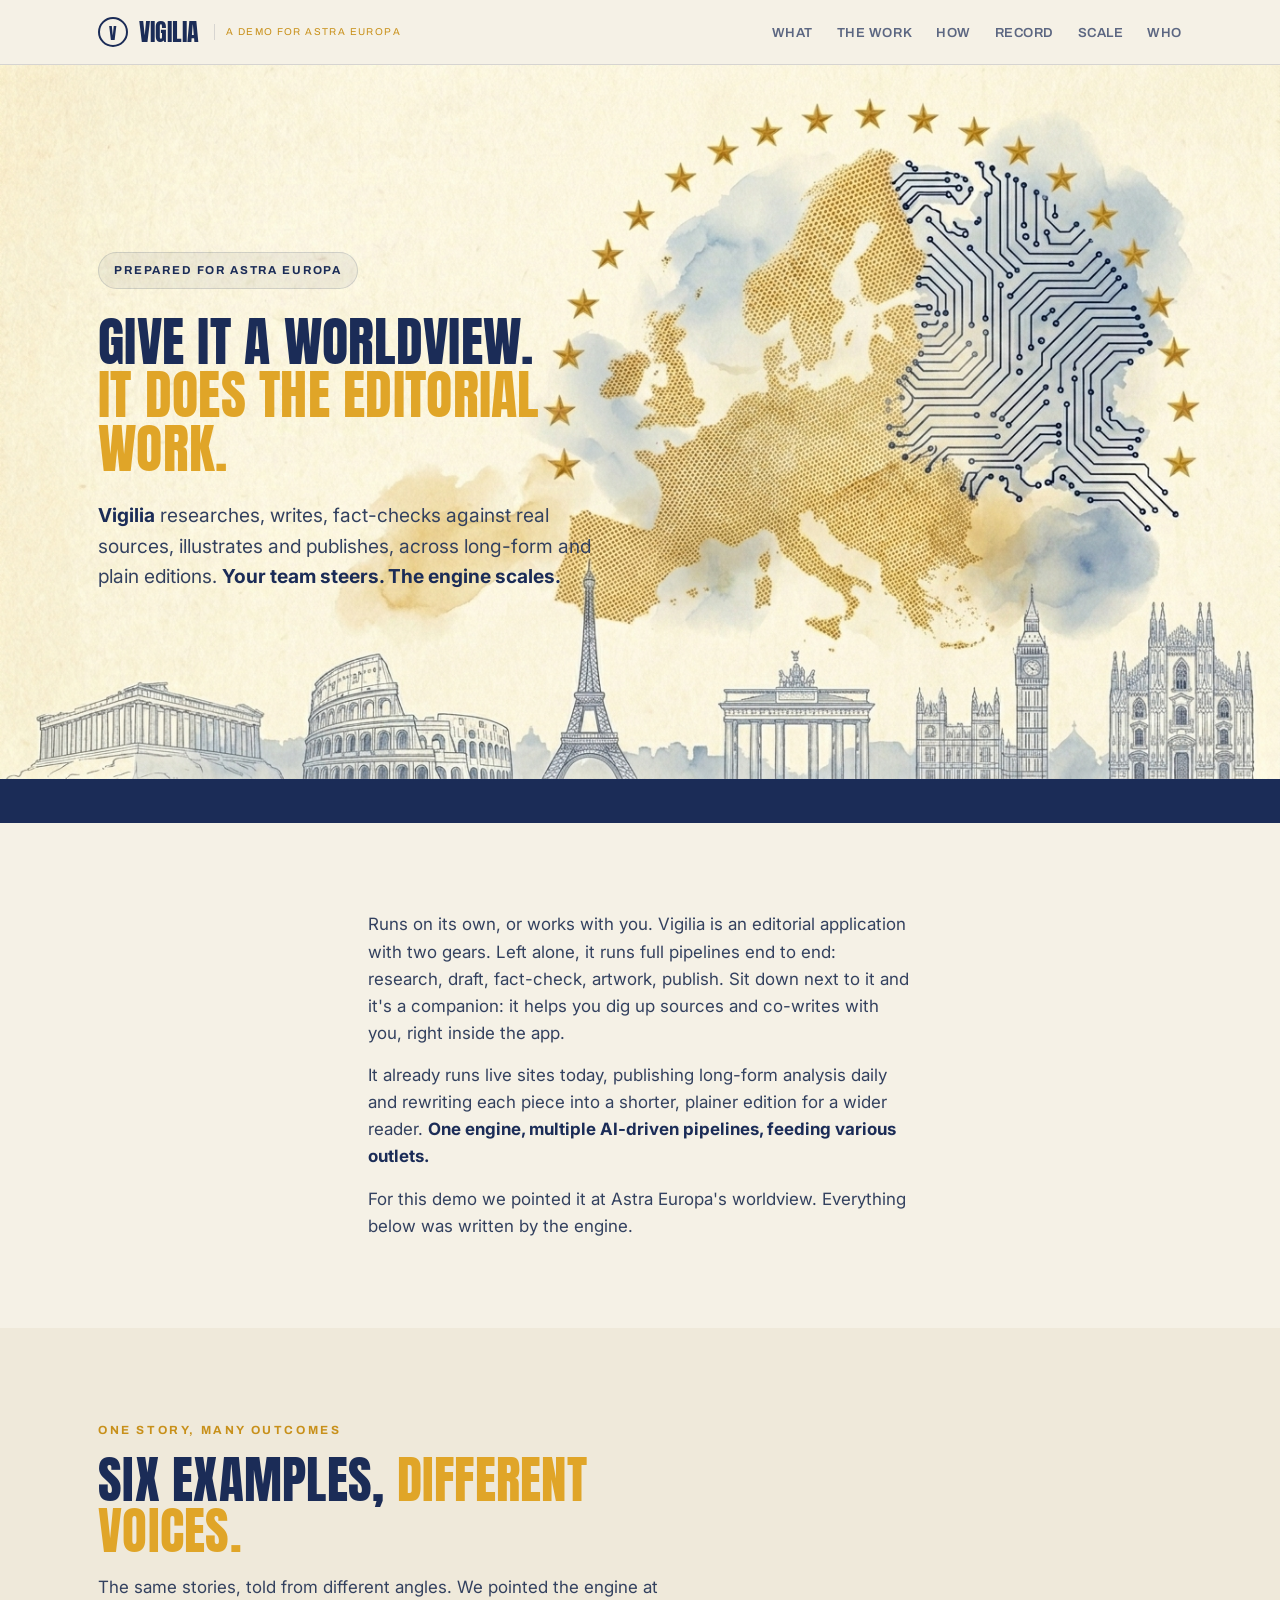
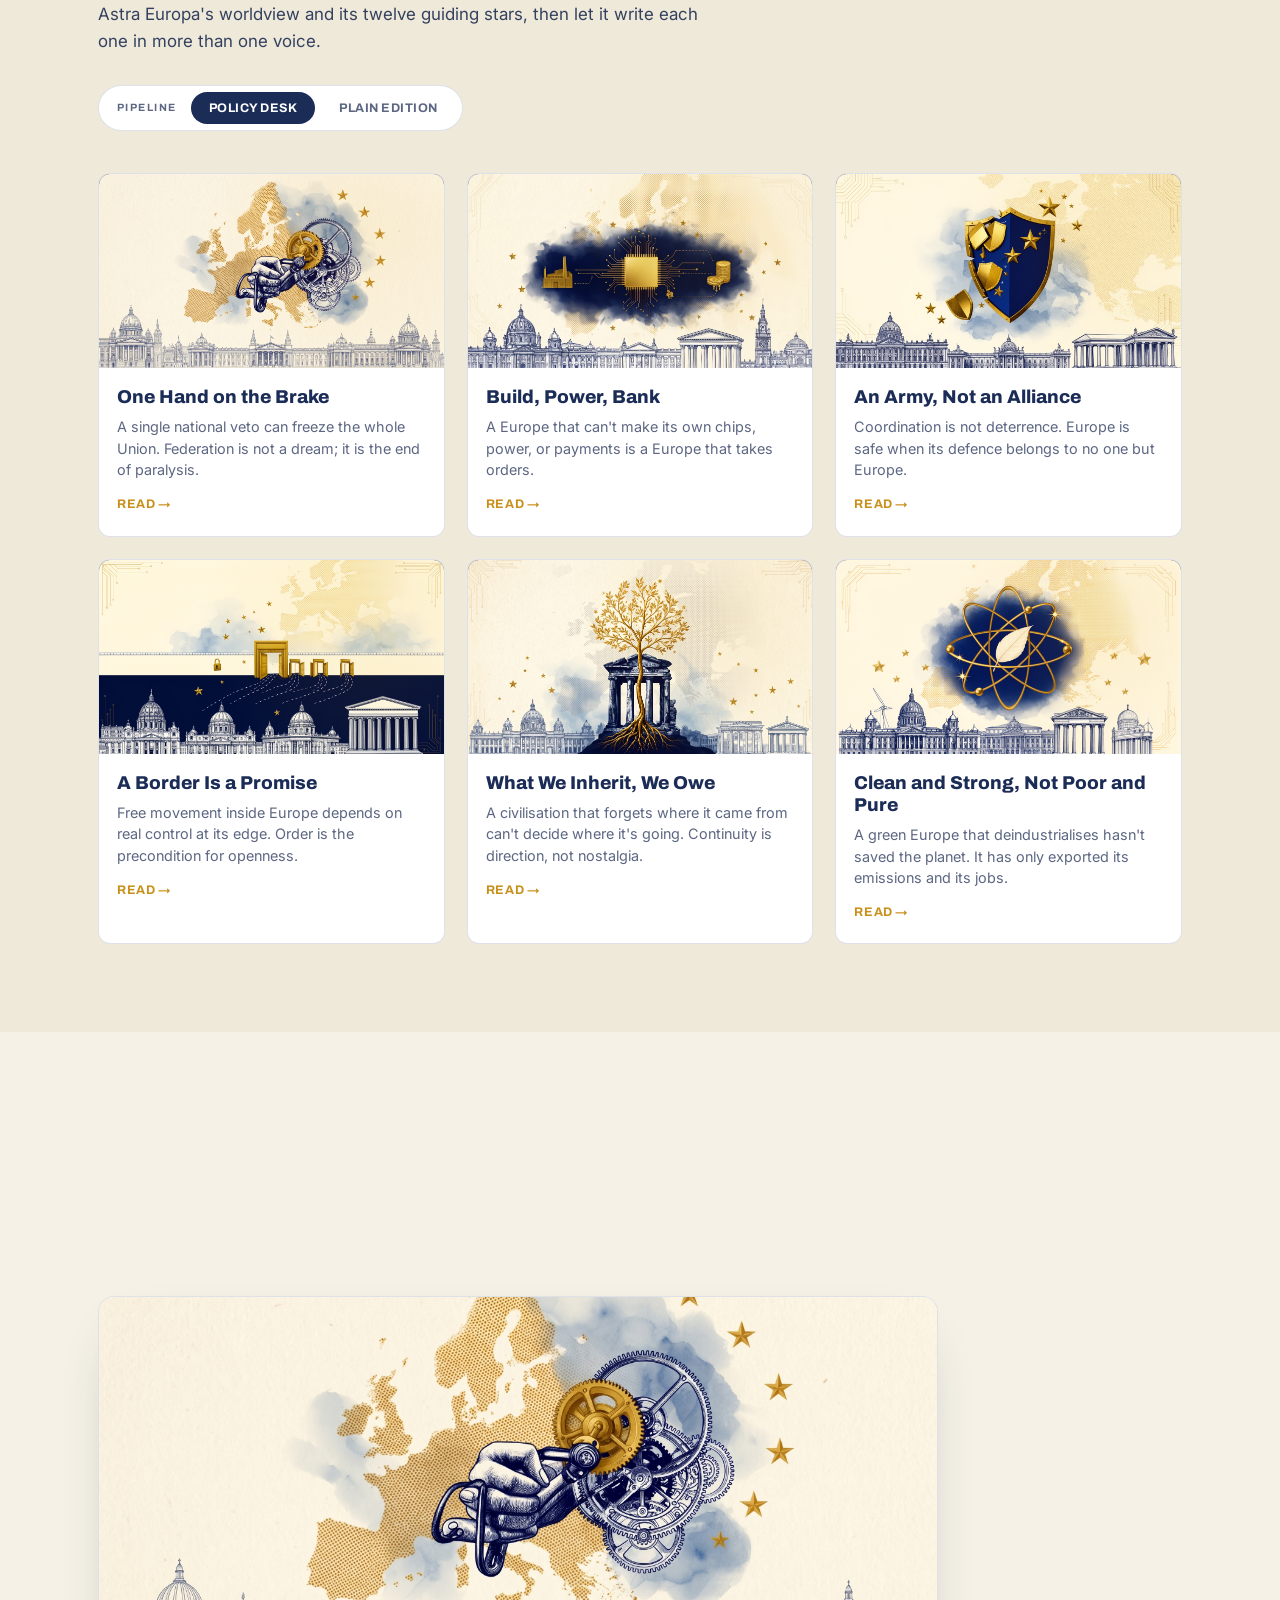
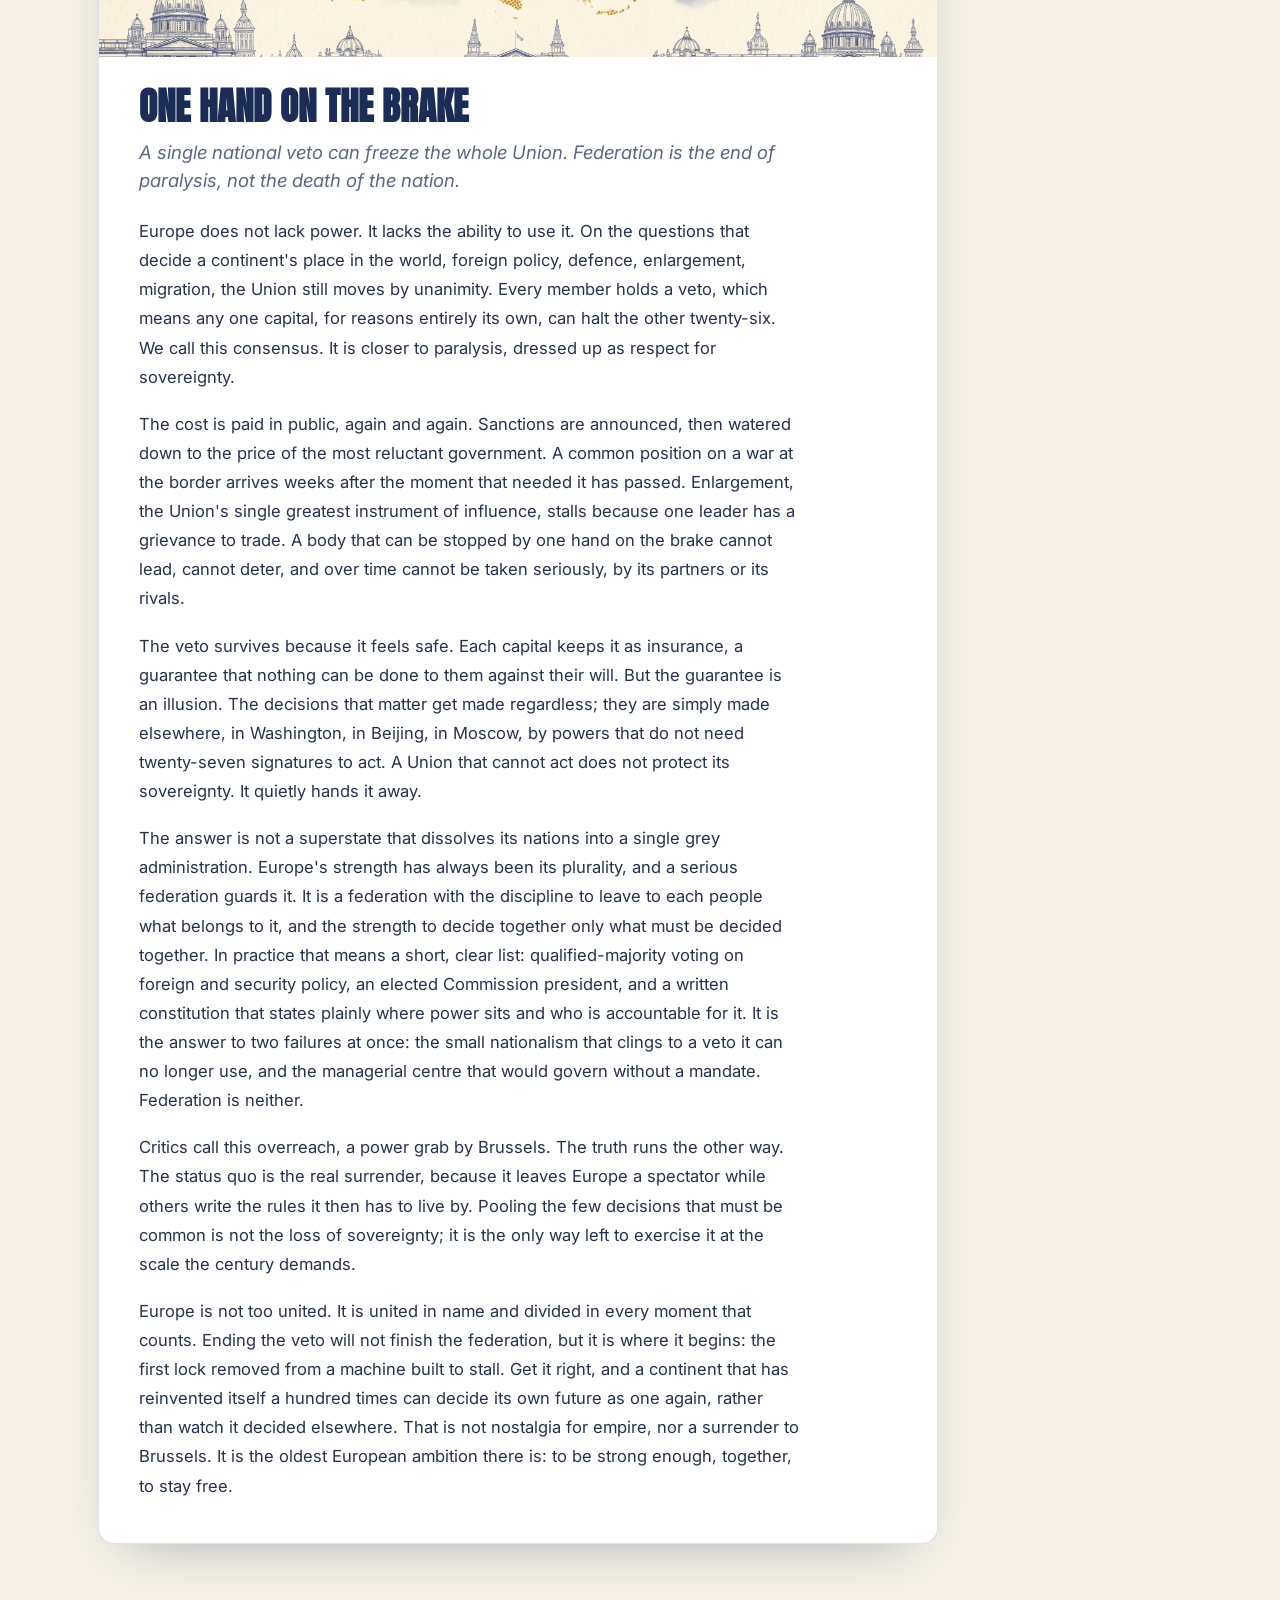
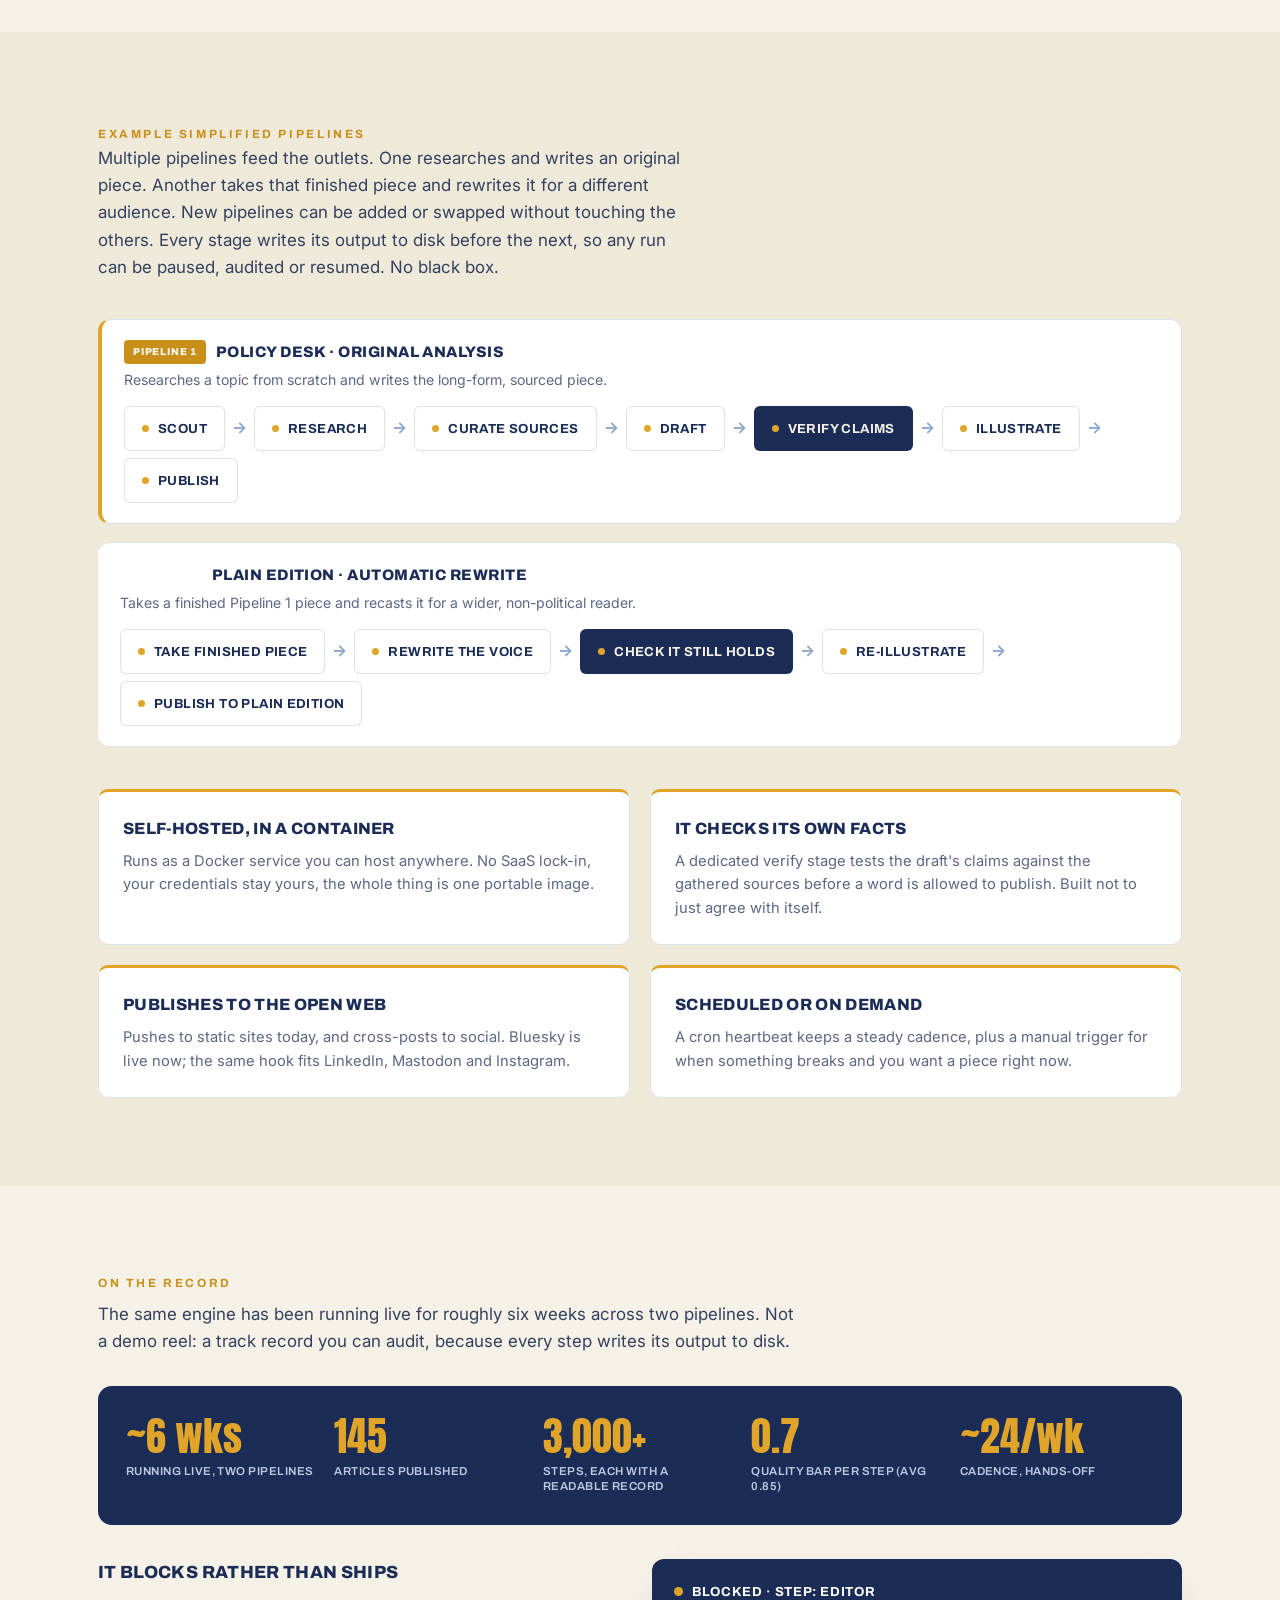
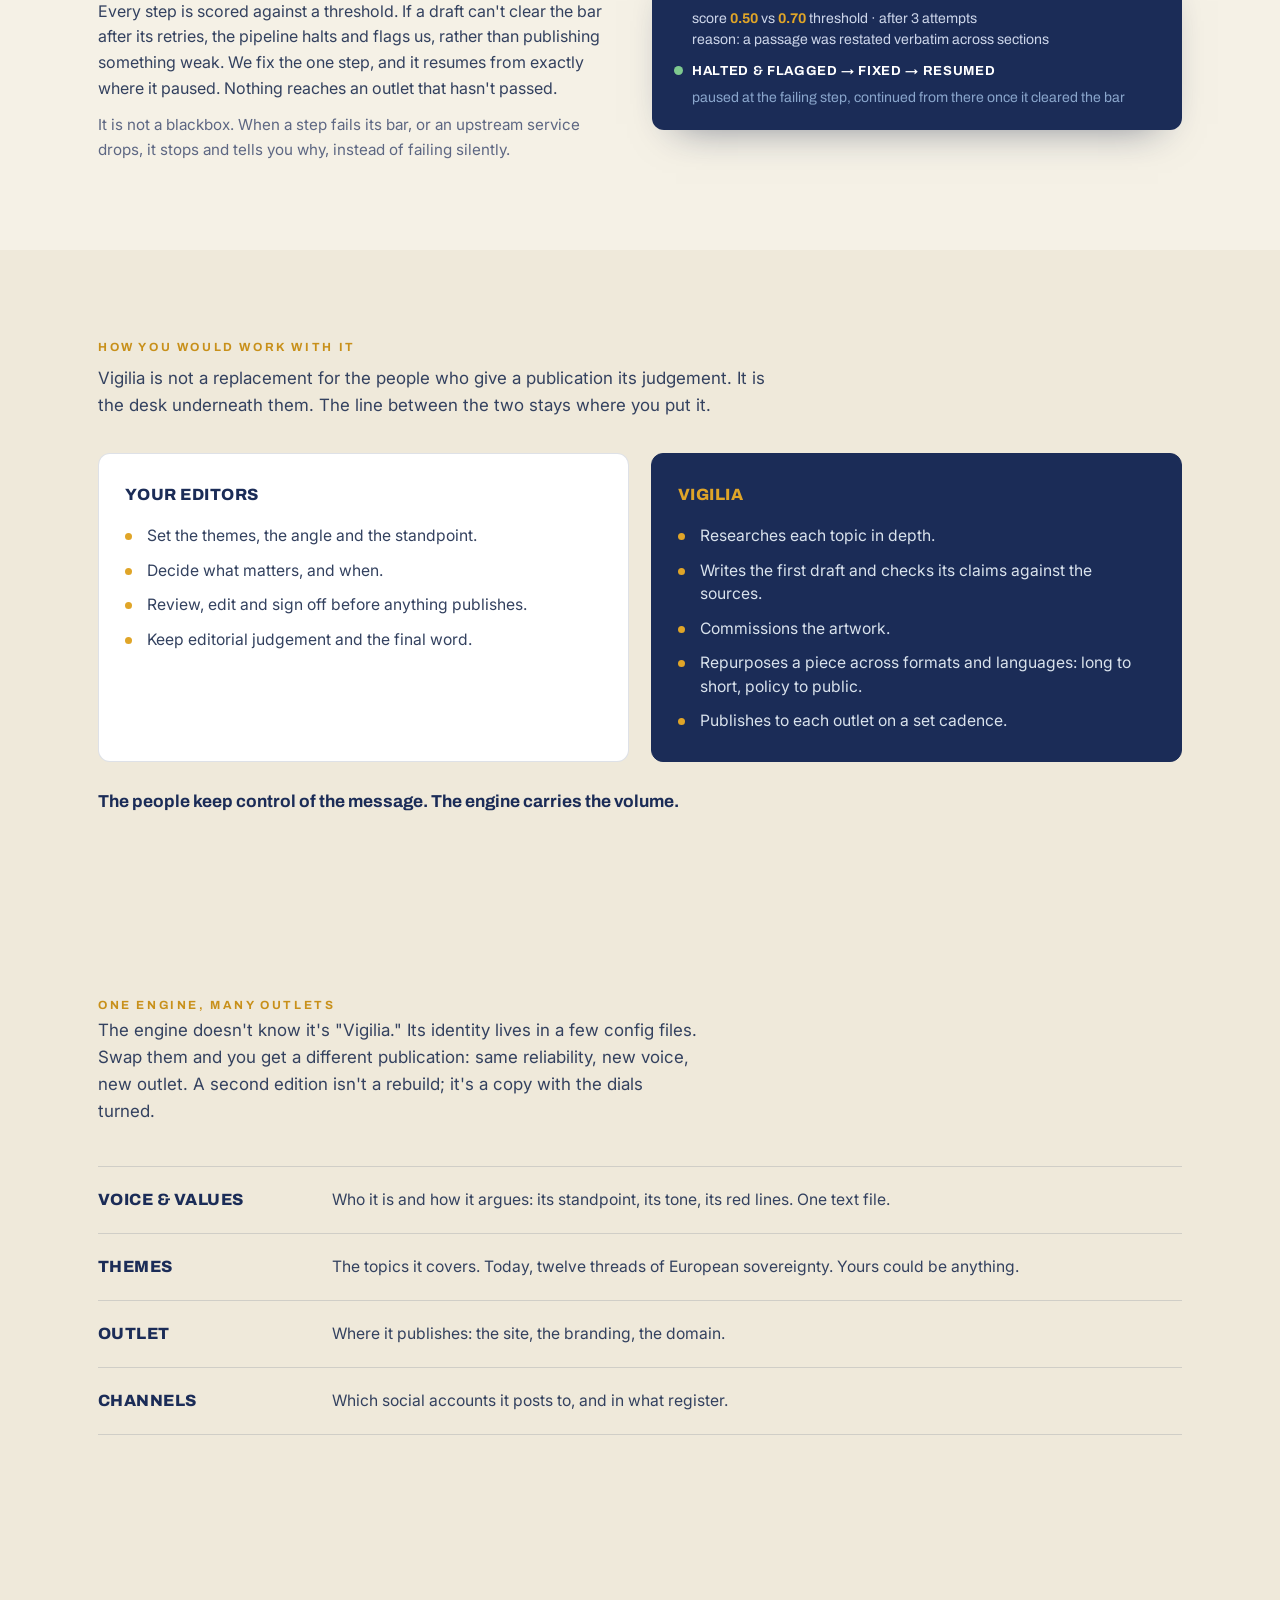
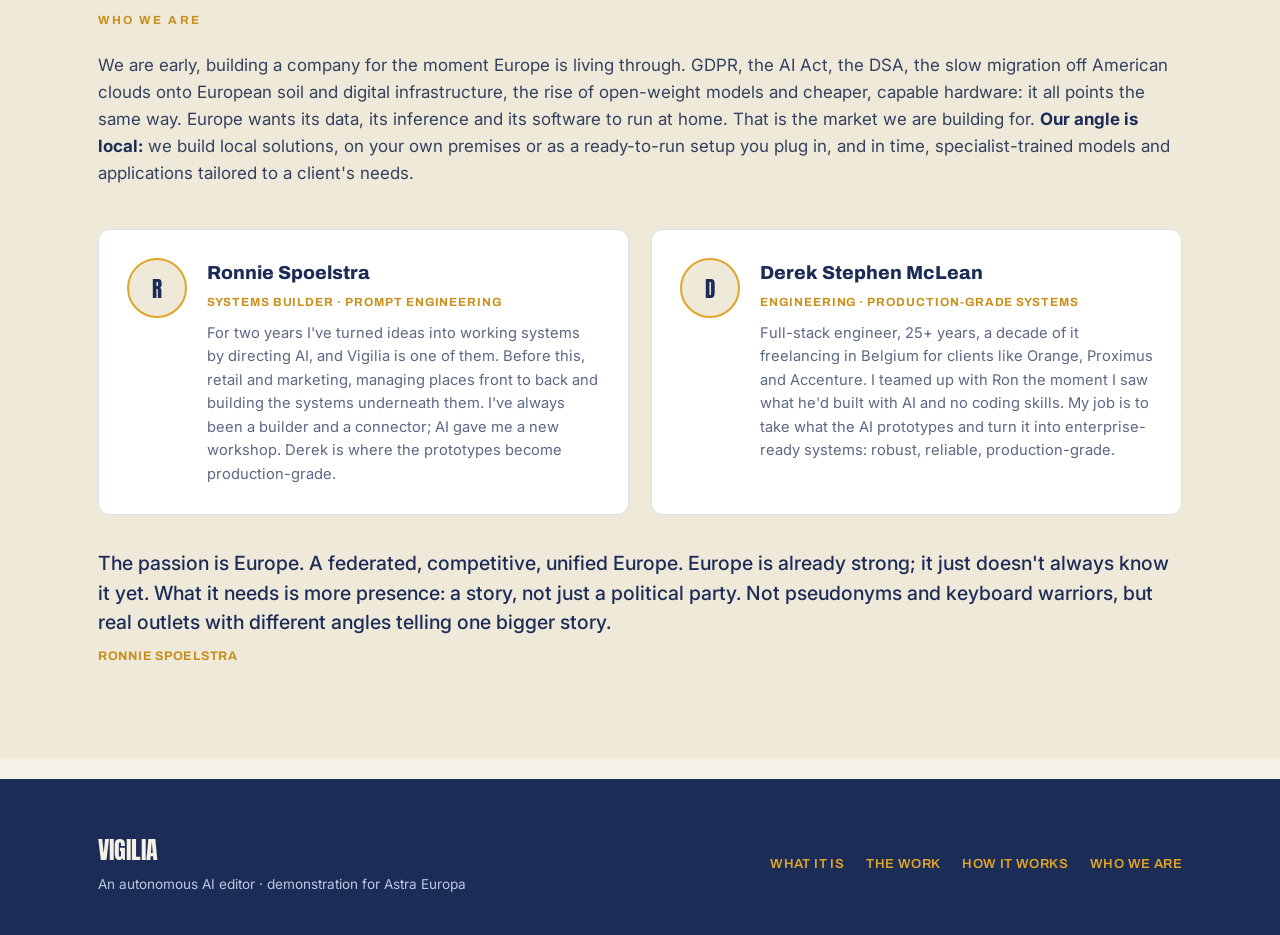
==== index.html @ b2846abe "Initial pitch: Vigilia for Astra Europa Clean pitch-only commit — index.html, articles, images. Docs" ====
<!DOCTYPE html>
<html lang="en">
<head>
<meta charset="UTF-8" />
<meta name="viewport" content="width=device-width, initial-scale=1.0" />
<title>Vigilia · an AI editor that checks itself · for Astra Europa</title>
<meta name="description" content="Vigilia is an autonomous AI editor: it researches, verifies its facts against real sources, writes, illustrates and publishes, every day, without a hand on the wheel. A demonstration for Astra Europa." />
<meta property="og:type" content="website" />
<meta property="og:url" content="https://artneven.github.io/nvnASTRA/" />
<meta property="og:title" content="Vigilia · an autonomous editorial engine" />
<meta property="og:description" content="Give it a worldview. It researches, writes, fact-checks, illustrates and publishes across multiple outlets. A demonstration prepared for Astra Europa." />
<meta property="og:image" content="https://artneven.github.io/nvnASTRA/images/hero-2.jpeg" />
<meta name="twitter:card" content="summary_large_image" />
<meta name="twitter:title" content="Vigilia · an autonomous editorial engine" />
<meta name="twitter:description" content="Give it a worldview. It researches, writes, fact-checks, illustrates and publishes across multiple outlets." />
<meta name="twitter:image" content="https://artneven.github.io/nvnASTRA/images/hero-2.jpeg" />
<link rel="icon" type="image/svg+xml" href="data:image/svg+xml,%3Csvg%20xmlns='http://www.w3.org/2000/svg'%20viewBox='0%200%2032%2032'%3E%3Ccircle%20cx='16'%20cy='16'%20r='16'%20fill='%231b2c57'/%3E%3Ctext%20x='16'%20y='22'%20font-family='Arial'%20font-size='18'%20font-weight='bold'%20fill='%23e0a528'%20text-anchor='middle'%3EV%3C/text%3E%3C/svg%3E" />
<link rel="preconnect" href="https://fonts.googleapis.com">
<link rel="preconnect" href="https://fonts.gstatic.com" crossorigin>
<link href="https://fonts.googleapis.com/css2?family=Anton&family=Archivo:wght@500;600;700;800;900&family=Inter:wght@400;500;600;700&display=swap" rel="stylesheet">
<style>
  :root{
    --cream:#f5f1e6;
    --cream-2:#efe9da;
    --navy:#1b2c57;
    --navy-2:#142244;
    --gold:#e0a528;
    --gold-2:#c8901a;
    --wash:#8aa6cc;        /* watercolour blue */
    --ink:#1b2c57;
    --muted:#5d6783;
    --line:rgba(27,44,87,.14);
    --display:"Anton","Arial Narrow",Impact,sans-serif;
    --cond:"Archivo",-apple-system,"Segoe UI",sans-serif;
    --sans:"Inter",-apple-system,BlinkMacSystemFont,"Segoe UI",Roboto,Arial,sans-serif;
  }
  *{box-sizing:border-box;margin:0;padding:0}
  html{scroll-behavior:smooth}
  body{font-family:var(--sans);color:var(--ink);background:var(--cream);line-height:1.6;-webkit-font-smoothing:antialiased;overflow-x:hidden}
  a{color:inherit}
  .wrap{max-width:1140px;margin:0 auto;padding:0 28px}
  .muted{color:var(--muted)}
  .gold{color:var(--gold)}
  .eyebrow{font-family:var(--cond);font-weight:700;font-size:.74rem;letter-spacing:.22em;text-transform:uppercase;color:var(--gold-2)}
  .disp{font-family:var(--display);text-transform:uppercase;letter-spacing:.005em;font-weight:400;line-height:.95}

  /* star bullet */
  .star{display:inline-block;width:1em;height:1em;color:var(--gold)}

  /* ---------- top bar ---------- */
  header.bar{position:sticky;top:0;z-index:50;background:rgba(245,241,230,.9);backdrop-filter:blur(8px);border-bottom:1px solid var(--line)}
  .bar .wrap{display:flex;align-items:center;justify-content:space-between;height:64px}
  .brand{display:flex;align-items:center;gap:11px}
  .brand .mark{width:30px;height:30px;border-radius:50%;border:2px solid var(--navy);display:grid;place-items:center;color:var(--navy);font-family:var(--display);font-size:1rem;padding-top:2px}
  .brand .name{font-family:var(--display);font-size:1.5rem;color:var(--navy);line-height:1}
  .brand .for{font-family:var(--cond);font-size:.62rem;letter-spacing:.14em;text-transform:uppercase;color:var(--gold-2);border-left:1px solid var(--line);padding-left:11px;margin-left:4px}
  .bar nav{display:flex;gap:24px;font-family:var(--cond);font-weight:600;font-size:.82rem;letter-spacing:.04em;text-transform:uppercase}
  .bar nav a{color:var(--navy);opacity:.7;text-decoration:none}
  .bar nav a:hover{opacity:1;color:var(--gold-2)}
  @media(max-width:760px){.bar nav{display:none}}

  /* ---------- hero ---------- */
  .hero{position:relative;overflow:hidden;background:#f4eedd}
  .hero .heroimg{display:block;width:100%;max-width:1280px;margin:0 auto;height:auto}
  .hero .wrap{position:absolute;top:0;bottom:0;left:50%;transform:translateX(-50%);width:100%;max-width:1140px;padding:0 28px;z-index:3;display:flex;align-items:center}
  .hero .herotext{max-width:48%}
  .hero .kicker{display:inline-flex;align-items:center;gap:10px;font-family:var(--cond);font-weight:700;font-size:.72rem;letter-spacing:.16em;text-transform:uppercase;color:var(--navy);background:rgba(27,44,87,.06);border:1px solid var(--line);padding:8px 15px;border-radius:100px;margin-bottom:26px}
  .hero h1{font-family:var(--display);text-transform:uppercase;font-size:clamp(2rem,4.2vw,3.4rem);line-height:1.0;color:var(--navy);max-width:18ch;margin-bottom:6px}
  .hero h1 .hl{color:var(--gold);position:relative}
  .hero .sub{margin-top:24px;font-size:clamp(1.02rem,1.5vw,1.2rem);color:#33415f;font-weight:400}
  @media(max-width:880px){
    .hero .wrap{position:static;transform:none;left:auto;display:block;padding:46px 28px 12px}
    .hero .herotext{max-width:none}
  }
  .hero .sub b{font-weight:700;color:var(--navy)}
  .hero .cta{margin-top:36px;display:flex;gap:14px;flex-wrap:wrap}
  /* hero logo split */
  .herogrid{display:grid;grid-template-columns:300px 1fr;gap:50px;align-items:center}
  .herologo{background:var(--navy-2);border-radius:18px;padding:40px;display:grid;place-items:center;min-height:240px;box-shadow:0 18px 40px -22px rgba(20,34,68,.55)}
  .herologo img{width:200px;max-width:100%;height:auto;display:block}
  .herologo.noimg img{display:none}
  .herologo.noimg::after{content:"Drop the Astra logo at images/astra-europa-logo.png";color:#8aa6cc;font-family:var(--cond);font-weight:600;font-size:.78rem;text-align:center;line-height:1.5}
  @media(max-width:820px){
    .herogrid{grid-template-columns:1fr;gap:28px;justify-items:start}
    .herologo{width:100%;max-width:260px;min-height:auto;padding:30px}
    .hero .wrap{padding:50px 28px 84px}
  }
  @media(max-width:760px){section.block{padding:60px 0}}
  .btn{display:inline-flex;align-items:center;gap:9px;padding:14px 24px;border-radius:6px;font-family:var(--cond);font-weight:700;letter-spacing:.03em;text-transform:uppercase;font-size:.84rem;text-decoration:none;transition:transform .15s ease,box-shadow .15s ease}
  .btn:hover{transform:translateY(-2px)}
  .btn.primary{background:var(--navy);color:var(--cream);box-shadow:0 12px 28px -12px rgba(27,44,87,.6)}
  .btn.gold{background:var(--gold);color:var(--navy);box-shadow:0 12px 28px -12px rgba(224,165,40,.7)}

  /* hero decorative stars */
  .stars{position:absolute;top:90px;right:6%;z-index:2;width:min(40vw,420px);opacity:.9;pointer-events:none}
  @media(max-width:760px){.stars{opacity:.35;top:auto;bottom:120px;right:-10%}}
  /* skyline strip */
  .skyline{position:absolute;left:0;right:0;bottom:0;z-index:1;width:100%;height:140px;color:var(--navy);opacity:.13}
  .skyline svg{width:100%;height:100%}

  /* ---------- stat ribbon ---------- */
  .ribbon{background:var(--navy);color:var(--cream)}
  .ribbon .wrap{display:grid;grid-template-columns:repeat(5,1fr);gap:8px;padding:32px 28px}
  .stat .n{font-family:var(--display);font-size:clamp(2rem,4.4vw,3rem);color:var(--gold);line-height:1}
  .stat .l{font-family:var(--cond);font-weight:600;font-size:.74rem;letter-spacing:.05em;text-transform:uppercase;color:#bcc8e0;margin-top:8px}
  @media(max-width:760px){.ribbon .wrap{grid-template-columns:repeat(2,1fr);gap:24px 8px}}

  /* ---------- sections ---------- */
  section.block{padding:88px 0}
  .alt{background:var(--cream-2)}
  .lead{max-width:60ch}
  .lead h2{font-family:var(--display);text-transform:uppercase;font-size:clamp(2.1rem,4.4vw,3.2rem);line-height:.98;color:var(--navy);margin:14px 0 18px}
  .lead h2 .hl{color:var(--gold)}
  .lead p{font-size:1.06rem;color:#33415f}
  .lead p + p{margin-top:15px}
  .lead b{color:var(--navy)}
  /* what-it-is logo split */
  .whatgrid{display:grid;grid-template-columns:300px 1fr;gap:50px;align-items:start}
  .whatgrid .lead{max-width:62ch}
  .whatlogo img{width:100%;max-width:300px;border-radius:14px;display:block;box-shadow:0 18px 40px -22px rgba(20,34,68,.5)}
  @media(max-width:820px){
    .whatgrid{grid-template-columns:1fr;gap:30px}
    .whatlogo img{max-width:240px}
  }

  /* ---------- gallery ---------- */
  .grid{display:grid;grid-template-columns:repeat(3,1fr);gap:22px;margin-top:42px}
  @media(max-width:880px){.grid{grid-template-columns:repeat(2,1fr)}}
  @media(max-width:560px){.grid{grid-template-columns:1fr}}
  .card{background:#fff;border:1px solid var(--line);border-radius:12px;overflow:hidden;text-decoration:none;color:inherit;display:flex;flex-direction:column;transition:transform .18s ease,box-shadow .18s ease}
  .card:hover{transform:translateY(-4px);box-shadow:0 20px 42px -24px rgba(27,44,87,.55)}
  .card .ph{aspect-ratio:16/9;background:var(--navy) center/cover no-repeat;position:relative}
  .card .tag{position:absolute;left:12px;top:12px;background:var(--navy);color:var(--gold);font-family:var(--cond);font-size:.64rem;letter-spacing:.1em;text-transform:uppercase;font-weight:700;padding:5px 10px;border-radius:4px;border:1px solid rgba(224,165,40,.4)}
  .card .ph .num{position:absolute;right:16px;bottom:0;font-family:var(--display);font-size:4rem;line-height:1;color:rgba(224,165,40,.20)}
  .card .ph::after{content:"";position:absolute;inset:0;background:radial-gradient(circle at 78% 30%,rgba(224,165,40,.10),transparent 55%)}
  .card .body{padding:18px 18px 20px}
  .card h3{font-family:var(--cond);font-weight:800;font-size:1.16rem;line-height:1.2;margin-bottom:8px;color:var(--navy)}
  .card p{font-size:.9rem;color:var(--muted);line-height:1.5}
  .card .readlink{display:inline-block;margin-top:14px;font-family:var(--cond);font-weight:700;font-size:.78rem;letter-spacing:.05em;text-transform:uppercase;color:var(--gold-2)}
  .card:hover .readlink{color:var(--navy)}
  /* gallery mode switch */
  .modeswitch{display:inline-flex;align-items:center;gap:6px;margin-top:30px;background:#fff;border:1px solid var(--line);border-radius:100px;padding:6px}
  .modeswitch .ms-label{font-family:var(--cond);font-weight:700;font-size:.66rem;letter-spacing:.14em;text-transform:uppercase;color:var(--muted);padding:0 8px 0 12px}
  .ms-btn{border:none;background:none;cursor:pointer;padding:9px 18px;border-radius:100px;font-family:var(--cond);font-weight:700;font-size:.78rem;letter-spacing:.04em;text-transform:uppercase;color:var(--muted);transition:all .15s ease}
  .ms-btn.active{background:var(--navy);color:#fff}
  .ms-btn[data-mode="youth"].active{background:var(--blue);color:#fff}
  /* youth accent applied to cards when toggled */
  .grid.youth-mode .card .tag{background:var(--blue);color:#fff;border-color:rgba(255,255,255,.35)}
  .grid.youth-mode .card .readlink{color:var(--blue)}
  .grid.youth-mode .card .ph .num{color:rgba(43,95,179,.24)}
  .grid.youth-mode .card .ph::after{background:radial-gradient(circle at 78% 30%,rgba(43,95,179,.22),transparent 55%)}
  /* two-pipeline diagram */
  .pipes{margin-top:38px;display:grid;gap:18px}
  .prow{background:#fff;border:1px solid var(--line);border-radius:12px;padding:20px 22px}
  .prow.p1row{border-left:4px solid var(--gold)}
  .prow.p2row{border-left:4px solid var(--blue)}
  .prow .ptitle{font-family:var(--cond);font-weight:800;text-transform:uppercase;letter-spacing:.03em;font-size:.95rem;color:var(--navy);margin-bottom:5px;display:flex;align-items:center;gap:10px;flex-wrap:wrap}
  .prow .ptitle .pbadge{font-size:.62rem;letter-spacing:.08em;padding:4px 9px;border-radius:4px;color:#fff}
  .prow.p1row .pbadge{background:var(--gold-2)}
  .prow.p2row .pbadge{background:var(--blue)}
  .prow .pdesc{font-size:.88rem;color:var(--muted);margin-bottom:14px}
  .prow .pflow{display:flex;flex-wrap:wrap;gap:7px;align-items:center}

  /* ---------- voice swap ---------- */
  .swap{display:grid;grid-template-columns:1fr 1fr;margin-top:42px;border:1px solid var(--line);border-radius:14px;overflow:hidden}
  @media(max-width:760px){.swap{grid-template-columns:1fr}}
  .panel{padding:34px 30px}
  .panel.p1{background:var(--navy);color:#e7ecf7}
  .panel.p2{background:#fff}
  .panel .badge{display:inline-block;font-family:var(--cond);font-weight:700;font-size:.68rem;letter-spacing:.12em;text-transform:uppercase;padding:5px 11px;border-radius:4px;margin-bottom:16px}
  .panel.p1 .badge{background:var(--gold);color:var(--navy)}
  .panel.p2 .badge{background:var(--navy);color:var(--gold)}
  .panel h4{font-family:var(--cond);font-weight:800;font-size:1.3rem;line-height:1.15;margin-bottom:14px}
  .panel.p1 h4{color:#fff}
  .panel.p2 h4{color:var(--navy)}
  .panel .ex{font-size:.96rem;line-height:1.62}
  .panel.p2 .ex{color:#33415f}
  .swap-note{text-align:center;margin-top:18px;font-family:var(--cond);font-weight:600;font-size:.95rem;color:var(--muted)}
  .swap-note b{color:var(--navy)}

  /* ---------- pipeline + tech ---------- */
  .pipe{display:flex;flex-wrap:wrap;gap:9px;margin-top:38px;align-items:center}
  .step{display:flex;align-items:center;gap:9px;background:#fff;border:1px solid var(--line);border-radius:6px;padding:11px 17px;font-family:var(--cond);font-weight:700;font-size:.82rem;letter-spacing:.03em;text-transform:uppercase;color:var(--navy)}
  .step .dot{width:7px;height:7px;border-radius:50%;background:var(--gold)}
  .step.key{background:var(--navy);color:var(--cream)}
  .step.key .dot{background:var(--gold)}
  .arrow{color:var(--wash);font-weight:700}
  .techgrid{display:grid;grid-template-columns:repeat(2,1fr);gap:20px;margin-top:42px}
  @media(max-width:760px){.techgrid{grid-template-columns:1fr}}
  .tech{background:#fff;border:1px solid var(--line);border-radius:10px;padding:24px;border-top:3px solid var(--gold)}
  .tech h4{font-family:var(--cond);font-weight:800;font-size:1.02rem;margin-bottom:8px;color:var(--navy);text-transform:uppercase;letter-spacing:.02em}
  .tech p{font-size:.92rem;color:var(--muted)}
  /* roles / division of labour */
  .roles{display:grid;grid-template-columns:1fr 1fr;gap:22px}
  @media(max-width:760px){.roles{grid-template-columns:1fr}}
  .rolecol{background:#fff;border:1px solid var(--line);border-radius:12px;padding:28px 26px}
  .rolecol.vig{background:var(--navy);border-color:var(--navy)}
  .rolecol h3{font-family:var(--cond);font-weight:800;text-transform:uppercase;letter-spacing:.03em;font-size:1.02rem;margin-bottom:16px;color:var(--navy)}
  .rolecol.vig h3{color:var(--gold)}
  .rolecol ul{list-style:none;display:grid;gap:11px}
  .rolecol li{position:relative;padding-left:22px;font-size:.98rem;line-height:1.5;color:#33415f}
  .rolecol.vig li{color:#d9e2ec}
  .rolecol li::before{content:"";position:absolute;left:0;top:9px;width:7px;height:7px;border-radius:50%;background:var(--gold)}
  .rolesnote{margin-top:26px;font-family:var(--cond);font-weight:700;font-size:1.08rem;color:var(--navy)}
  /* on the record */
  .statband{display:grid;grid-template-columns:repeat(5,1fr);gap:14px;background:var(--navy);border-radius:14px;padding:30px 28px}
  @media(max-width:760px){.statband{grid-template-columns:repeat(2,1fr);gap:24px 14px}}
  .statband .n{font-family:var(--display);font-size:clamp(1.7rem,3.6vw,2.5rem);color:var(--gold);line-height:1}
  .statband .l{font-family:var(--cond);font-weight:600;font-size:.72rem;letter-spacing:.04em;text-transform:uppercase;color:#bcc8e0;margin-top:8px;line-height:1.35}
  .record-grid{display:grid;grid-template-columns:1fr 1fr;gap:24px;margin-top:34px;align-items:start}
  @media(max-width:760px){.record-grid{grid-template-columns:1fr}}
  .rec-copy h3{font-family:var(--cond);font-weight:800;text-transform:uppercase;letter-spacing:.02em;font-size:1.1rem;color:var(--navy);margin-bottom:12px}
  .rec-copy p{font-size:1rem;color:#33415f;line-height:1.6}
  .rec-copy p + p{margin-top:12px}
  .rec-copy .muted2{color:var(--muted);font-size:.95rem}
  .rec-log{background:var(--navy);border-radius:12px;padding:22px;box-shadow:0 18px 40px -24px rgba(20,34,68,.6);font-family:var(--cond)}
  .rec-log .logline{display:flex;align-items:center;gap:9px;font-weight:700;font-size:.82rem;letter-spacing:.05em;text-transform:uppercase;color:#fff;margin:10px 0 6px}
  .rec-log .logline:first-child{margin-top:0}
  .rec-log .logrow{font-size:.88rem;color:#cdd6ea;padding-left:18px;line-height:1.5}
  .rec-log .logrow b{color:var(--gold)}
  .rec-log .logrow.muted2{color:#8aa6cc}
  .dotr{width:9px;height:9px;border-radius:50%;display:inline-block;flex:none}
  .dotr.block{background:var(--gold)}
  .dotr.fix{background:#7ec98f}
  /* full example reader */
  .sm-toggle{display:inline-flex;align-items:center;gap:6px;margin-bottom:26px;background:#fff;border:1px solid var(--line);border-radius:100px;padding:6px}
  .sm-toggle .ms-label{font-family:var(--cond);font-weight:700;font-size:.66rem;letter-spacing:.14em;text-transform:uppercase;color:var(--muted);padding:0 8px 0 12px}
  .sm-btn{border:none;background:none;cursor:pointer;padding:9px 18px;border-radius:100px;font-family:var(--cond);font-weight:700;font-size:.78rem;letter-spacing:.04em;text-transform:uppercase;color:var(--muted);transition:all .15s ease}
  .sm-btn.active{background:var(--navy);color:#fff}
  .sm-btn[data-t="plain"].active{background:var(--blue);color:#fff}
  .reader{background:#fff;border:1px solid var(--line);border-radius:16px;overflow:hidden;max-width:840px;box-shadow:0 22px 55px -32px rgba(27,44,87,.45)}
  .reader .rimg{margin:0}
  .reader .rimg img{width:100%;display:block;max-height:360px;object-fit:cover}
  .reader .rtext{padding:32px 40px 42px}
  @media(max-width:600px){.reader .rtext{padding:26px 24px 32px}}
  .reader .rtitle{font-family:var(--display);text-transform:uppercase;font-size:clamp(1.6rem,3.2vw,2.3rem);line-height:1.0;color:var(--navy);margin-bottom:14px}
  .reader .rpane.plain .rtitle{font-family:var(--cond);font-weight:800;text-transform:none;letter-spacing:-.01em}
  .reader .rstand{font-size:1.16rem;line-height:1.5;color:var(--muted);font-style:italic;margin-bottom:22px;max-width:54ch}
  .reader .rbody p{font-size:1.04rem;line-height:1.75;color:#27324d;max-width:66ch}
  .reader .rbody p + p{margin-top:18px}
  .reader .rpane.plain .rstand{font-style:normal}

  /* ---------- scalability ---------- */
  .scale-rows{margin-top:40px;border-top:1px solid var(--line)}
  .srow{display:grid;grid-template-columns:210px 1fr;gap:24px;padding:20px 0;border-bottom:1px solid var(--line);align-items:baseline}
  @media(max-width:640px){.srow{grid-template-columns:1fr;gap:5px}}
  .srow .k{font-family:var(--cond);font-weight:800;text-transform:uppercase;letter-spacing:.03em;font-size:1.02rem;color:var(--navy)}
  .srow .v{color:#33415f;font-size:.98rem}
  .imagine{margin-top:46px;background:var(--navy);color:var(--cream);border-radius:14px;padding:48px 42px;position:relative;overflow:hidden}
  .imagine .stars2{position:absolute;right:30px;top:28px;opacity:.5}
  .imagine .eyebrow{color:var(--gold)}
  .imagine h3{font-family:var(--display);text-transform:uppercase;font-size:clamp(1.7rem,3.4vw,2.5rem);line-height:.98;margin:12px 0 16px;max-width:20ch;position:relative;z-index:2}
  .imagine h3 .hl{color:var(--gold)}
  .imagine p{color:#cdd6ea;max-width:62ch;position:relative;z-index:2;font-size:1.04rem}

  /* ---------- team ---------- */
  .team{display:grid;grid-template-columns:1fr 1fr;gap:22px;margin-top:42px}
  @media(max-width:680px){.team{grid-template-columns:1fr}}
  .member{background:#fff;border:1px solid var(--line);border-radius:12px;padding:28px;display:flex;gap:20px;align-items:flex-start}
  .member .av{flex:0 0 60px;width:60px;height:60px;border-radius:50%;background:var(--cream-2);border:2px solid var(--gold);display:grid;place-items:center;font-family:var(--display);color:var(--navy);font-size:1.3rem;padding-top:3px}
  .member h4{font-family:var(--cond);font-weight:800;font-size:1.18rem;color:var(--navy)}
  .member .role{font-family:var(--cond);font-weight:700;font-size:.74rem;letter-spacing:.08em;text-transform:uppercase;color:var(--gold-2);margin:4px 0 10px}
  .member p{font-size:.92rem;color:var(--muted)}
  .member .langs{margin-top:12px;display:flex;flex-wrap:wrap;gap:6px}
  .member .langs span{font-family:var(--cond);font-weight:700;font-size:.62rem;letter-spacing:.08em;text-transform:uppercase;color:var(--gold-2);background:rgba(224,165,40,.12);border:1px solid rgba(224,165,40,.32);padding:3px 8px;border-radius:4px;cursor:default}
  .todo{outline:2px dashed var(--gold-2);outline-offset:4px;background:rgba(224,165,40,.08)}
  .todo-tag{display:inline-block;font-family:var(--cond);font-size:.64rem;font-weight:700;letter-spacing:.08em;text-transform:uppercase;color:#8a6d12;background:rgba(224,165,40,.28);padding:2px 8px;border-radius:4px;margin-bottom:8px}

  .vision{margin-top:46px;max-width:64ch}
  .vision h3{font-family:var(--cond);font-weight:800;text-transform:uppercase;letter-spacing:.02em;font-size:1.4rem;color:var(--navy);margin-bottom:14px}
  .vision p{color:#33415f;font-size:1.05rem}
  .vision p + p{margin-top:14px}
  .vision b{color:var(--navy)}
  .drive{margin:30px 0 0;padding:4px 0;max-width:none}
  .drive p{font-size:1.22rem;line-height:1.5;color:var(--navy);font-weight:500}
  .drive cite{display:block;margin-top:10px;font-family:var(--cond);font-weight:700;font-size:.78rem;letter-spacing:.06em;text-transform:uppercase;color:var(--gold-2);font-style:normal}

  /* ---------- footer ---------- */
  footer{background:var(--navy);color:#bcc8e0;padding:52px 0 40px;margin-top:20px}
  footer .wrap{display:flex;justify-content:space-between;flex-wrap:wrap;gap:20px;align-items:center}
  footer a{color:var(--gold);text-decoration:none}
  footer .links{display:flex;gap:22px;font-family:var(--cond);font-weight:600;font-size:.82rem;text-transform:uppercase;letter-spacing:.03em;flex-wrap:wrap}
  footer .name{font-family:var(--display);font-size:1.5rem;color:var(--cream)}

  .reveal{opacity:0;transform:translateY(22px);transition:opacity .7s ease,transform .7s ease}
  .reveal.in{opacity:1;transform:none}
</style>
</head>
<body>

<header class="bar">
  <div class="wrap">
    <div class="brand">
      <span class="mark">V</span>
      <span class="name">VIGILIA</span>
      <span class="for">A demo for Astra Europa</span>
    </div>
    <nav>
      <a href="#what">What</a>
      <a href="#proof">The work</a>
      <a href="#how">How</a>
      <a href="#record">Record</a>
      <a href="#scale">Scale</a>
      <a href="#team">Who</a>
    </nav>
  </div>
</header>

<!-- HERO -->
<section class="hero">
  <div class="wrap">
    <div class="herotext">
      <span class="kicker">Prepared for Astra Europa</span>
      <h1 class="disp">Give it a worldview.<br><span class="hl">It does the editorial work.</span></h1>
      <p class="sub"><b>Vigilia</b> researches, writes, fact-checks against real sources, illustrates and publishes, across long-form and plain editions. <b>Your team steers. The engine scales.</b></p>
    </div>
  </div>
  <img class="heroimg" src="images/hero-2.jpeg" alt="Europe, from cultural heritage to digital infrastructure">
</section>

<!-- STAT RIBBON -->
<div class="ribbon">
  <div class="wrap" style="padding:22px 28px"></div>
</div>

<!-- WHAT -->
<section class="block" id="what">
  <div class="wrap lead reveal">
    <p>Runs on its own, or works with you. Vigilia is an editorial application with two gears. Left alone, it runs full pipelines end to end: research, draft, fact-check, artwork, publish. Sit down next to it and it's a companion: it helps you dig up sources and co-writes with you, right inside the app.</p>
    <p>It already runs live sites today, publishing long-form analysis daily and rewriting each piece into a shorter, plainer edition for a wider reader. <b>One engine, multiple AI-driven pipelines, feeding various outlets.</b></p>
    <p>For this demo we pointed it at Astra Europa's worldview. Everything below was written by the engine.</p>
  </div>
</section>

<!-- PROOF -->
<section class="block alt" id="proof">
  <div class="wrap">
    <div class="lead reveal">
      <span class="eyebrow">One story, many outcomes</span>
      <h2 class="disp">Six examples, <span class="hl">different voices.</span></h2>
      <p>The same stories, told from different angles. We pointed the engine at Astra Europa's worldview and its twelve guiding stars, then let it write each one in more than one voice.</p>
    </div>
    <div class="modeswitch reveal">
      <span class="ms-label">Pipeline</span>
      <button class="ms-btn active" data-mode="policy" type="button">Policy desk</button>
      <button class="ms-btn" data-mode="youth" type="button">Plain edition</button>
    </div>
    <div class="grid" id="gallery">
      <a class="card reveal" href="articles/one-hand-on-the-brake.html"
         data-p-href="articles/one-hand-on-the-brake.html" data-y-href="articles/one-hand-on-the-brake-youth.html"
         data-p-img="images/p1/one-hand-on-the-brake.jpeg" data-y-img="images/P2/one-hand-on-the-brake-youth.png"
         data-p-title="One Hand on the Brake" data-y-title="How one country can freeze the whole of Europe"
         data-p-sum="A single national veto can freeze the whole Union. Federation is not a dream; it is the end of paralysis."
         data-y-sum="One stubborn government can stop the other twenty-six. Here's why it quietly decides your future.">
        <div class="ph" style="background-image:url('images/p1/one-hand-on-the-brake.jpeg')"></div>
        <div class="body"><h3>One Hand on the Brake</h3><p>A single national veto can freeze the whole Union. Federation is not a dream; it is the end of paralysis.</p><span class="readlink">Read →</span></div>
      </a>
      <a class="card reveal" href="articles/build-power-bank.html"
         data-p-href="articles/build-power-bank.html" data-y-href="articles/build-power-bank-youth.html"
         data-p-img="images/p1/build-power-bank.jpeg" data-y-img="images/P2/build-power-bank-youth.png"
         data-p-title="Build, Power, Bank" data-y-title="Why Europe can't make its own phone chips"
         data-p-sum="A Europe that can't make its own chips, power, or payments is a Europe that takes orders."
         data-y-sum="The most advanced tech you use isn't built here. That's not a tech problem; it's a power problem.">
        <div class="ph" style="background-image:url('images/p1/build-power-bank.jpeg')"></div>
        <div class="body"><h3>Build, Power, Bank</h3><p>A Europe that can't make its own chips, power, or payments is a Europe that takes orders.</p><span class="readlink">Read →</span></div>
      </a>
      <a class="card reveal" href="articles/an-army-not-an-alliance.html"
         data-p-href="articles/an-army-not-an-alliance.html" data-y-href="articles/an-army-not-an-alliance-youth.html"
         data-p-img="images/p1/an-army-not-an-alliance.png" data-y-img="images/P2/an-army-not-an-alliance-youth.png"
         data-p-title="An Army, Not an Alliance" data-y-title="Why Europe still waits for America to defend it"
         data-p-sum="Coordination is not deterrence. Europe is safe when its defence belongs to no one but Europe."
         data-y-sum="When war came back in 2022, Europe found out its safety wasn't really in its own hands.">
        <div class="ph" style="background-image:url('images/p1/an-army-not-an-alliance.png')"></div>
        <div class="body"><h3>An Army, Not an Alliance</h3><p>Coordination is not deterrence. Europe is safe when its defence belongs to no one but Europe.</p><span class="readlink">Read →</span></div>
      </a>
      <a class="card reveal" href="articles/a-border-is-a-promise.html"
         data-p-href="articles/a-border-is-a-promise.html" data-y-href="articles/a-border-is-a-promise-youth.html"
         data-p-img="images/p1/a-border-is-a-promise.png" data-y-img="images/P2/a-border-is-a-promise-youth.png"
         data-p-title="A Border Is a Promise" data-y-title="Why open borders need a strong front door"
         data-p-sum="Free movement inside Europe depends on real control at its edge. Order is the precondition for openness."
         data-y-sum="Travelling Europe without stopping is amazing. It only works if the outer edge is actually controlled.">
        <div class="ph" style="background-image:url('images/p1/a-border-is-a-promise.png')"></div>
        <div class="body"><h3>A Border Is a Promise</h3><p>Free movement inside Europe depends on real control at its edge. Order is the precondition for openness.</p><span class="readlink">Read →</span></div>
      </a>
      <a class="card reveal" href="articles/what-we-inherit-we-owe.html"
         data-p-href="articles/what-we-inherit-we-owe.html" data-y-href="articles/what-we-inherit-we-owe-youth.html"
         data-p-img="images/p1/what-we-inherit-we-owe.jpeg" data-y-img="images/P2/what-we-inherit-we-owe-youth.png"
         data-p-title="What We Inherit, We Owe" data-y-title="Why your grandparents' language still matters"
         data-p-sum="A civilisation that forgets where it came from can't decide where it's going. Continuity is direction, not nostalgia."
         data-y-sum="You belong to your town, your country and Europe at once. None of them cancel the others out.">
        <div class="ph" style="background-image:url('images/p1/what-we-inherit-we-owe.jpeg')"></div>
        <div class="body"><h3>What We Inherit, We Owe</h3><p>A civilisation that forgets where it came from can't decide where it's going. Continuity is direction, not nostalgia.</p><span class="readlink">Read →</span></div>
      </a>
      <a class="card reveal" href="articles/clean-and-strong.html"
         data-p-href="articles/clean-and-strong.html" data-y-href="articles/clean-and-strong-youth.html"
         data-p-img="images/p1/clean-and-strong.png" data-y-img="images/P2/clean-and-strong-youth.png"
         data-p-title="Clean and Strong, Not Poor and Pure" data-y-title="Why nuclear might actually be the green choice"
         data-p-sum="A green Europe that deindustrialises hasn't saved the planet. It has only exported its emissions and its jobs."
         data-y-sum="Shutting factories to &quot;go green&quot; can just move the pollution elsewhere. There's a smarter way.">
        <div class="ph" style="background-image:url('images/p1/clean-and-strong.png')"></div>
        <div class="body"><h3>Clean and Strong, Not Poor and Pure</h3><p>A green Europe that deindustrialises hasn't saved the planet. It has only exported its emissions and its jobs.</p><span class="readlink">Read →</span></div>
      </a>
    </div>
  </div>
</section>

<!-- FULL EXAMPLE -->
<section class="block" id="sample">
  <div class="wrap">
    <span class="eyebrow reveal" style="display:block;margin-bottom:8px">A full example</span>
    <p class="reveal" style="max-width:64ch;color:#33415f;font-size:1.06rem;margin-bottom:22px">Not a blurb. Here is one piece in full, in both editions the engine produces from a single argument. Switch between them.</p>
    <div class="sm-toggle reveal">
      <span class="ms-label">Read it as</span>
      <button class="sm-btn active" data-t="policy" type="button">Policy desk</button>
      <button class="sm-btn" data-t="plain" type="button">Plain edition</button>
    </div>
    <article class="reader reveal" id="reader">
      <div class="rpane" data-pane="policy">
        <figure class="rimg"><img src="images/p1/one-hand-on-the-brake.jpeg" alt="One Hand on the Brake"></figure>
        <div class="rtext">
          <h3 class="rtitle">One Hand on the Brake</h3>
          <p class="rstand">A single national veto can freeze the whole Union. Federation is the end of paralysis, not the death of the nation.</p>
          <div class="rbody">
            <p>Europe does not lack power. It lacks the ability to use it. On the questions that decide a continent's place in the world, foreign policy, defence, enlargement, migration, the Union still moves by unanimity. Every member holds a veto, which means any one capital, for reasons entirely its own, can halt the other twenty-six. We call this consensus. It is closer to paralysis, dressed up as respect for sovereignty.</p>
            <p>The cost is paid in public, again and again. Sanctions are announced, then watered down to the price of the most reluctant government. A common position on a war at the border arrives weeks after the moment that needed it has passed. Enlargement, the Union's single greatest instrument of influence, stalls because one leader has a grievance to trade. A body that can be stopped by one hand on the brake cannot lead, cannot deter, and over time cannot be taken seriously, by its partners or its rivals.</p>
            <p>The veto survives because it feels safe. Each capital keeps it as insurance, a guarantee that nothing can be done to them against their will. But the guarantee is an illusion. The decisions that matter get made regardless; they are simply made elsewhere, in Washington, in Beijing, in Moscow, by powers that do not need twenty-seven signatures to act. A Union that cannot act does not protect its sovereignty. It quietly hands it away.</p>
            <p>The answer is not a superstate that dissolves its nations into a single grey administration. Europe's strength has always been its plurality, and a serious federation guards it. It is a federation with the discipline to leave to each people what belongs to it, and the strength to decide together only what must be decided together. In practice that means a short, clear list: qualified-majority voting on foreign and security policy, an elected Commission president, and a written constitution that states plainly where power sits and who is accountable for it. It is the answer to two failures at once: the small nationalism that clings to a veto it can no longer use, and the managerial centre that would govern without a mandate. Federation is neither.</p>
            <p>Critics call this overreach, a power grab by Brussels. The truth runs the other way. The status quo is the real surrender, because it leaves Europe a spectator while others write the rules it then has to live by. Pooling the few decisions that must be common is not the loss of sovereignty; it is the only way left to exercise it at the scale the century demands.</p>
            <p>Europe is not too united. It is united in name and divided in every moment that counts. Ending the veto will not finish the federation, but it is where it begins: the first lock removed from a machine built to stall. Get it right, and a continent that has reinvented itself a hundred times can decide its own future as one again, rather than watch it decided elsewhere. That is not nostalgia for empire, nor a surrender to Brussels. It is the oldest European ambition there is: to be strong enough, together, to stay free.</p>
          </div>
        </div>
      </div>
      <div class="rpane plain" data-pane="plain" hidden>
        <figure class="rimg"><img src="images/P2/one-hand-on-the-brake-youth.png" alt="How one country can freeze the whole of Europe"></figure>
        <div class="rtext">
          <h3 class="rtitle">How one country can freeze the whole of Europe</h3>
          <p class="rstand">One stubborn government can stop the other twenty-six. Here's why that quietly decides your future.</p>
          <div class="rbody">
            <p>Imagine twenty-seven friends trying to agree on where to eat, with one rule: everyone has to say yes. One person holds out, and nobody eats. That is roughly how Europe makes some of its most important decisions, the ones about foreign policy, defence and migration. Every country gets a veto. So any single government can block all the others, for whatever reason it likes.</p>
            <p>It sounds fair. In practice it makes Europe slow exactly when the world is moving fast. While everyone waits for the last holdout to come around, the moment passes. Sanctions get watered down to whatever the most reluctant government will accept. A response to a war on the doorstep arrives weeks too late. And the really big calls about Europe's future end up being made somewhere else entirely: in Washington, in Beijing, in Moscow, by people who don't need twenty-seven signatures to act.</p>
            <p>Every country keeps its veto because it feels like protection, a guarantee that nothing can be forced on it. But that protection is mostly an illusion. The decisions still happen. They just happen without Europe in the room. "Sovereignty" you can never actually use isn't really sovereignty; it's a nice word printed on a machine that won't start.</p>
            <p>The fix isn't some giant super-state that swallows your country and flattens everything into one grey blur. The opposite, actually. The idea is to leave everything local to the people it belongs to, and only decide together the handful of things that have to be decided together, like whether Europe responds as one to a crisis. For those, let a strong majority decide instead of letting one hand pull the emergency brake.</p>
            <p>Why does this matter to you? Because the slow, stuck version isn't the safe version. In a fast world, slow is just a quiet way of losing, of watching decisions about your security, your economy and your future get made by bigger players while Europe argues with itself.</p>
            <p>Europe doesn't need to become one country. It needs to stop freezing itself every time one government says no.</p>
          </div>
        </div>
      </div>
    </article>
  </div>
</section>

<!-- HOW -->
<section class="block alt" id="how">
  <div class="wrap">
    <div class="lead reveal">
      <span class="eyebrow">Example simplified pipelines</span>
      <p>Multiple pipelines feed the outlets. One researches and writes an original piece. Another takes that finished piece and rewrites it for a different audience. New pipelines can be added or swapped without touching the others. Every stage writes its output to disk before the next, so any run can be paused, audited or resumed. No black box.</p>
    </div>
    <div class="pipes reveal">
      <div class="prow p1row">
        <div class="ptitle"><span class="pbadge">Pipeline 1</span> Policy desk · original analysis</div>
        <div class="pdesc">Researches a topic from scratch and writes the long-form, sourced piece.</div>
        <div class="pflow">
          <div class="step"><span class="dot"></span>Scout</div><span class="arrow">→</span>
          <div class="step"><span class="dot"></span>Research</div><span class="arrow">→</span>
          <div class="step"><span class="dot"></span>Curate sources</div><span class="arrow">→</span>
          <div class="step"><span class="dot"></span>Draft</div><span class="arrow">→</span>
          <div class="step key"><span class="dot"></span>Verify claims</div><span class="arrow">→</span>
          <div class="step"><span class="dot"></span>Illustrate</div><span class="arrow">→</span>
          <div class="step"><span class="dot"></span>Publish</div>
        </div>
      </div>
      <div class="prow p2row">
        <div class="ptitle"><span class="pbadge">Pipeline 2</span> Plain edition · automatic rewrite</div>
        <div class="pdesc">Takes a finished Pipeline 1 piece and recasts it for a wider, non-political reader.</div>
        <div class="pflow">
          <div class="step"><span class="dot"></span>Take finished piece</div><span class="arrow">→</span>
          <div class="step"><span class="dot"></span>Rewrite the voice</div><span class="arrow">→</span>
          <div class="step key"><span class="dot"></span>Check it still holds</div><span class="arrow">→</span>
          <div class="step"><span class="dot"></span>Re-illustrate</div><span class="arrow">→</span>
          <div class="step"><span class="dot"></span>Publish to plain edition</div>
        </div>
      </div>
    </div>
    <div class="techgrid">
      <div class="tech reveal"><h4>Self-hosted, in a container</h4><p>Runs as a Docker service you can host anywhere. No SaaS lock-in, your credentials stay yours, the whole thing is one portable image.</p></div>
      <div class="tech reveal"><h4>It checks its own facts</h4><p>A dedicated verify stage tests the draft's claims against the gathered sources before a word is allowed to publish. Built not to just agree with itself.</p></div>
      <div class="tech reveal"><h4>Publishes to the open web</h4><p>Pushes to static sites today, and cross-posts to social. Bluesky is live now; the same hook fits LinkedIn, Mastodon and Instagram.</p></div>
      <div class="tech reveal"><h4>Scheduled or on demand</h4><p>A cron heartbeat keeps a steady cadence, plus a manual trigger for when something breaks and you want a piece right now.</p></div>
    </div>
  </div>
</section>

<!-- ON THE RECORD -->
<section class="block" id="record">
  <div class="wrap">
    <span class="eyebrow reveal" style="display:block;margin-bottom:8px">On the record</span>
    <p class="reveal" style="max-width:64ch;color:#33415f;font-size:1.06rem;margin-bottom:30px">The same engine has been running live for roughly six weeks across two pipelines. Not a demo reel: a track record you can audit, because every step writes its output to disk.</p>
    <div class="statband reveal">
      <div class="st"><div class="n">~6 wks</div><div class="l">Running live, two pipelines</div></div>
      <div class="st"><div class="n">145</div><div class="l">Articles published</div></div>
      <div class="st"><div class="n">3,000+</div><div class="l">Steps, each with a readable record</div></div>
      <div class="st"><div class="n">0.7</div><div class="l">Quality bar per step (avg 0.85)</div></div>
      <div class="st"><div class="n">~24/wk</div><div class="l">Cadence, hands-off</div></div>
    </div>
    <div class="record-grid reveal">
      <div class="rec-copy">
        <h3>It blocks rather than ships</h3>
        <p>Every step is scored against a threshold. If a draft can't clear the bar after its retries, the pipeline halts and flags us, rather than publishing something weak. We fix the one step, and it resumes from exactly where it paused. Nothing reaches an outlet that hasn't passed.</p>
        <p class="muted2">It is not a blackbox. When a step fails its bar, or an upstream service drops, it stops and tells you why, instead of failing silently.</p>
      </div>
      <div class="rec-log" aria-label="example of a blocked and resumed run">
        <div class="logline"><span class="dotr block"></span>Blocked · step: editor</div>
        <div class="logrow">score <b>0.50</b> vs <b>0.70</b> threshold · after 3 attempts</div>
        <div class="logrow">reason: a passage was restated verbatim across sections</div>
        <div class="logline"><span class="dotr fix"></span>Halted &amp; flagged → fixed → resumed</div>
        <div class="logrow muted2">paused at the failing step, continued from there once it cleared the bar</div>
      </div>
    </div>
  </div>
</section>

<!-- WORKING WITH IT -->
<section class="block alt" id="roles">
  <div class="wrap">
    <span class="eyebrow reveal" style="display:block;margin-bottom:8px">How you would work with it</span>
    <p class="reveal" style="max-width:62ch;color:#33415f;font-size:1.06rem;margin-bottom:34px">Vigilia is not a replacement for the people who give a publication its judgement. It is the desk underneath them. The line between the two stays where you put it.</p>
    <div class="roles reveal">
      <div class="rolecol">
        <h3>Your editors</h3>
        <ul>
          <li>Set the themes, the angle and the standpoint.</li>
          <li>Decide what matters, and when.</li>
          <li>Review, edit and sign off before anything publishes.</li>
          <li>Keep editorial judgement and the final word.</li>
        </ul>
      </div>
      <div class="rolecol vig">
        <h3>Vigilia</h3>
        <ul>
          <li>Researches each topic in depth.</li>
          <li>Writes the first draft and checks its claims against the sources.</li>
          <li>Commissions the artwork.</li>
          <li>Repurposes a piece across formats and languages: long to short, policy to public.</li>
          <li>Publishes to each outlet on a set cadence.</li>
        </ul>
      </div>
    </div>
    <p class="rolesnote reveal">The people keep control of the message. The engine carries the volume.</p>
  </div>
</section>

<!-- SCALE -->
<section class="block alt" id="scale">
  <div class="wrap">
    <div class="lead reveal">
      <span class="eyebrow">One engine, many outlets</span>
      <p>The engine doesn't know it's "Vigilia." Its identity lives in a few config files. Swap them and you get a different publication: same reliability, new voice, new outlet. A second edition isn't a rebuild; it's a copy with the dials turned.</p>
    </div>
    <div class="scale-rows reveal">
      <div class="srow"><div class="k">Voice &amp; values</div><div class="v">Who it is and how it argues: its standpoint, its tone, its red lines. One text file.</div></div>
      <div class="srow"><div class="k">Themes</div><div class="v">The topics it covers. Today, twelve threads of European sovereignty. Yours could be anything.</div></div>
      <div class="srow"><div class="k">Outlet</div><div class="v">Where it publishes: the site, the branding, the domain.</div></div>
      <div class="srow"><div class="k">Channels</div><div class="v">Which social accounts it posts to, and in what register.</div></div>
    </div>
  </div>
</section>

<!-- TEAM -->
<section class="block alt" id="team">
  <div class="wrap">
    <span class="eyebrow reveal" style="display:block;margin-bottom:22px">Who we are</span>
    <div class="lead reveal" style="margin-bottom:42px;max-width:none">
      <p>We are early, building a company for the moment Europe is living through. GDPR, the AI Act, the DSA, the slow migration off American clouds onto European soil and digital infrastructure, the rise of open-weight models and cheaper, capable hardware: it all points the same way. Europe wants its data, its inference and its software to run at home. That is the market we are building for. <b>Our angle is local:</b> we build local solutions, on your own premises or as a ready-to-run setup you plug in, and in time, specialist-trained models and applications tailored to a client's needs.</p>
    </div>
    <div class="team reveal">
      <div class="member reveal">
        <div class="av">R</div>
        <div>
          <h4>Ronnie Spoelstra</h4>
          <div class="role">Systems builder · prompt engineering</div>
          <p>For two years I've turned ideas into working systems by directing AI, and Vigilia is one of them. Before this, retail and marketing, managing places front to back and building the systems underneath them. I've always been a builder and a connector; AI gave me a new workshop. Derek is where the prototypes become production-grade.</p>
        </div>
      </div>
      <div class="member reveal">
        <div class="av">D</div>
        <div>
          <h4>Derek Stephen McLean</h4>
          <div class="role">Engineering · production-grade systems</div>
          <p>Full-stack engineer, 25+ years, a decade of it freelancing in Belgium for clients like Orange, Proximus and Accenture. I teamed up with Ron the moment I saw what he'd built with AI and no coding skills. My job is to take what the AI prototypes and turn it into enterprise-ready systems: robust, reliable, production-grade.</p>
        </div>
      </div>
    </div>

    <blockquote class="drive reveal">
      <p>The passion is Europe. A federated, competitive, unified Europe. Europe is already strong; it just doesn't always know it yet. What it needs is more presence: a story, not just a political party. Not pseudonyms and keyboard warriors, but real outlets with different angles telling one bigger story.</p>
      <cite>Ronnie Spoelstra</cite>
    </blockquote>
  </div>
</section>

<footer>
  <div class="wrap">
    <div>
      <div class="name">VIGILIA</div>
      <div style="font-size:.85rem;margin-top:4px">An autonomous AI editor · demonstration for Astra Europa</div>
    </div>
    <div class="links">
      <a href="#what">What it is</a>
      <a href="#proof">The work</a>
      <a href="#how">How it works</a>
      <a href="#team">Who we are</a>
    </div>
  </div>
</footer>

<script>
  const io = new IntersectionObserver((entries)=>{
    entries.forEach(e=>{ if(e.isIntersecting){ e.target.classList.add('in'); io.unobserve(e.target);} });
  },{threshold:.12});
  document.querySelectorAll('.reveal').forEach((el,i)=>{ el.style.transitionDelay=(i%3)*70+'ms'; io.observe(el); });

  // gallery Policy/Youth toggle
  const gallery=document.getElementById('gallery');
  document.querySelectorAll('.ms-btn').forEach(btn=>{
    btn.addEventListener('click',()=>{
      const mode=btn.dataset.mode, k=mode==='youth'?'y':'p';
      document.querySelectorAll('.ms-btn').forEach(b=>b.classList.toggle('active',b===btn));
      gallery.classList.toggle('youth-mode',mode==='youth');
      gallery.querySelectorAll('.card').forEach(card=>{
        card.setAttribute('href',card.dataset[k+'Href']);
        card.querySelector('h3').textContent=card.dataset[k+'Title'];
        card.querySelector('.body p').textContent=card.dataset[k+'Sum'];
        card.querySelector('.ph').style.backgroundImage="url('"+card.dataset[k+'Img']+"')";
      });
    });
  });

  // full-example reader toggle
  document.querySelectorAll('.sm-btn').forEach(btn=>{
    btn.addEventListener('click',()=>{
      const t=btn.dataset.t;
      document.querySelectorAll('.sm-btn').forEach(b=>b.classList.toggle('active',b===btn));
      document.querySelectorAll('#reader .rpane').forEach(p=>{ p.hidden = p.dataset.pane!==t; });
    });
  });
</script>
</body>
</html>
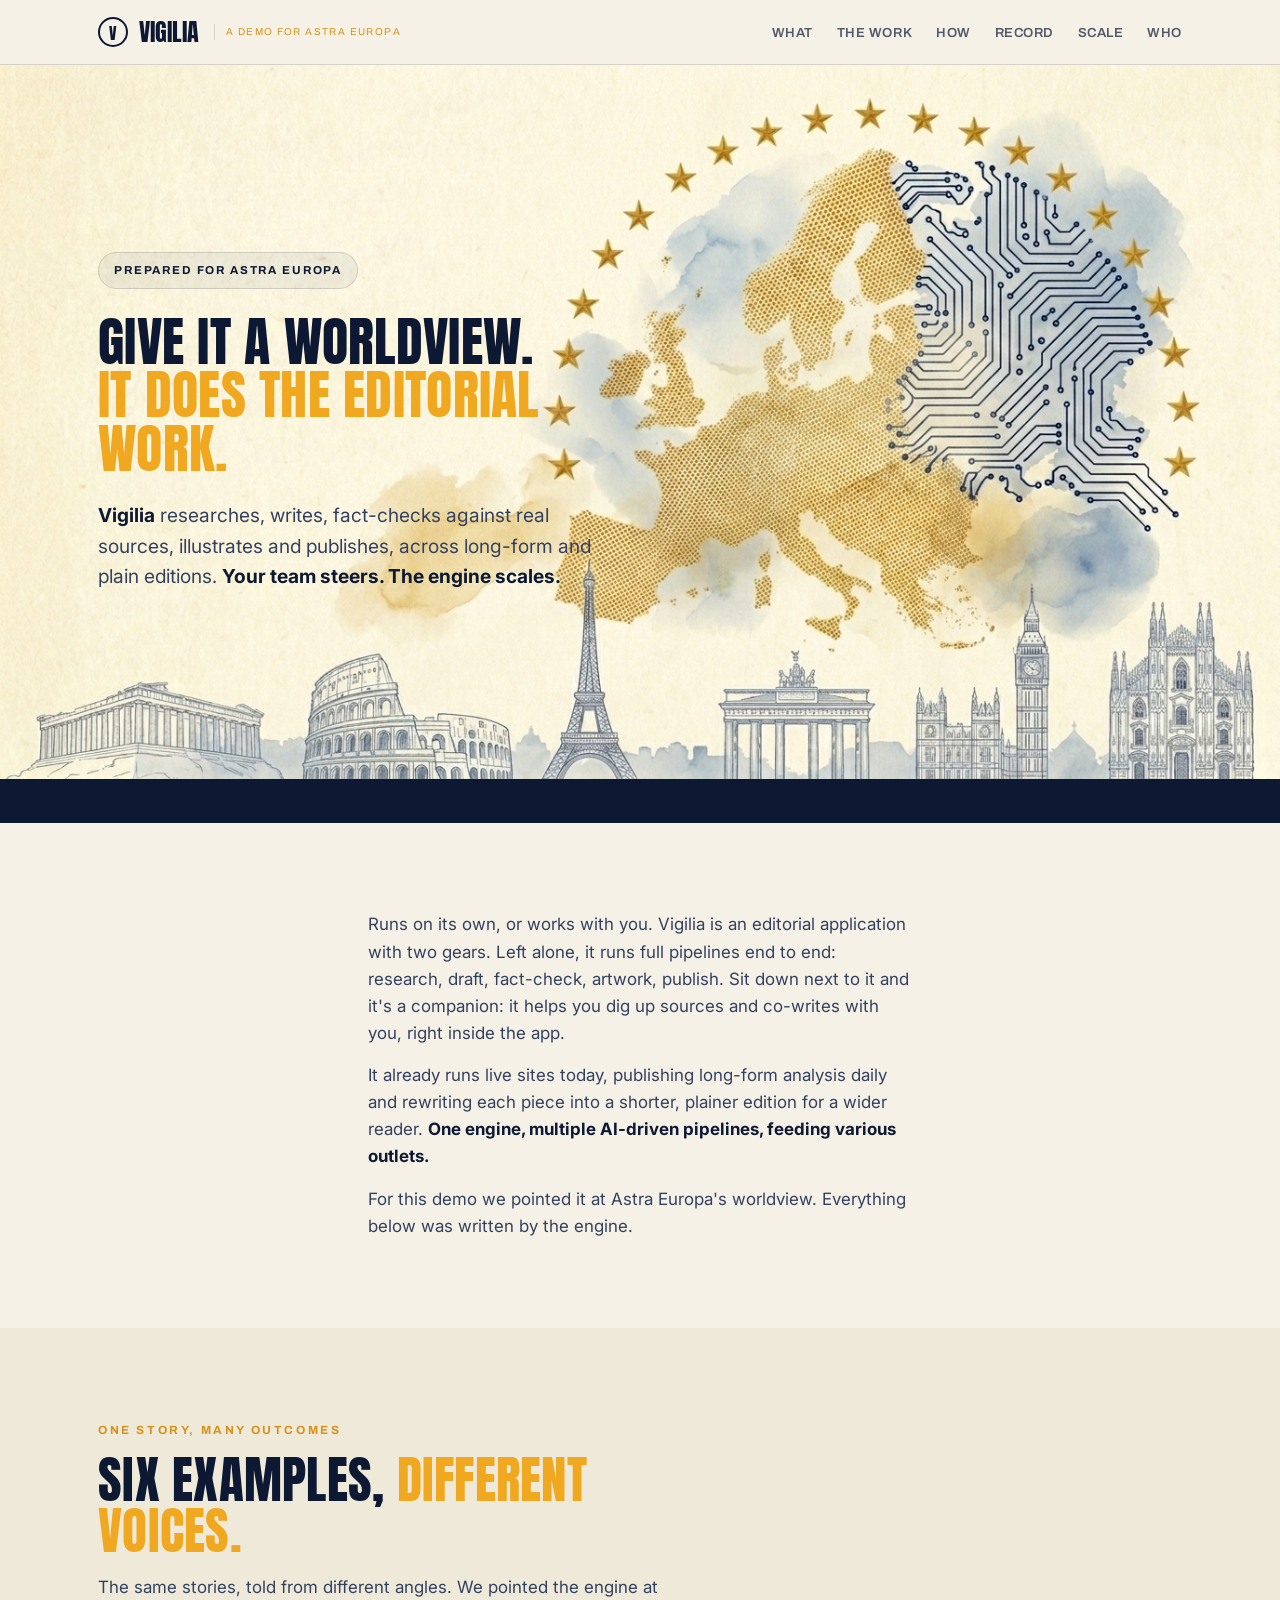
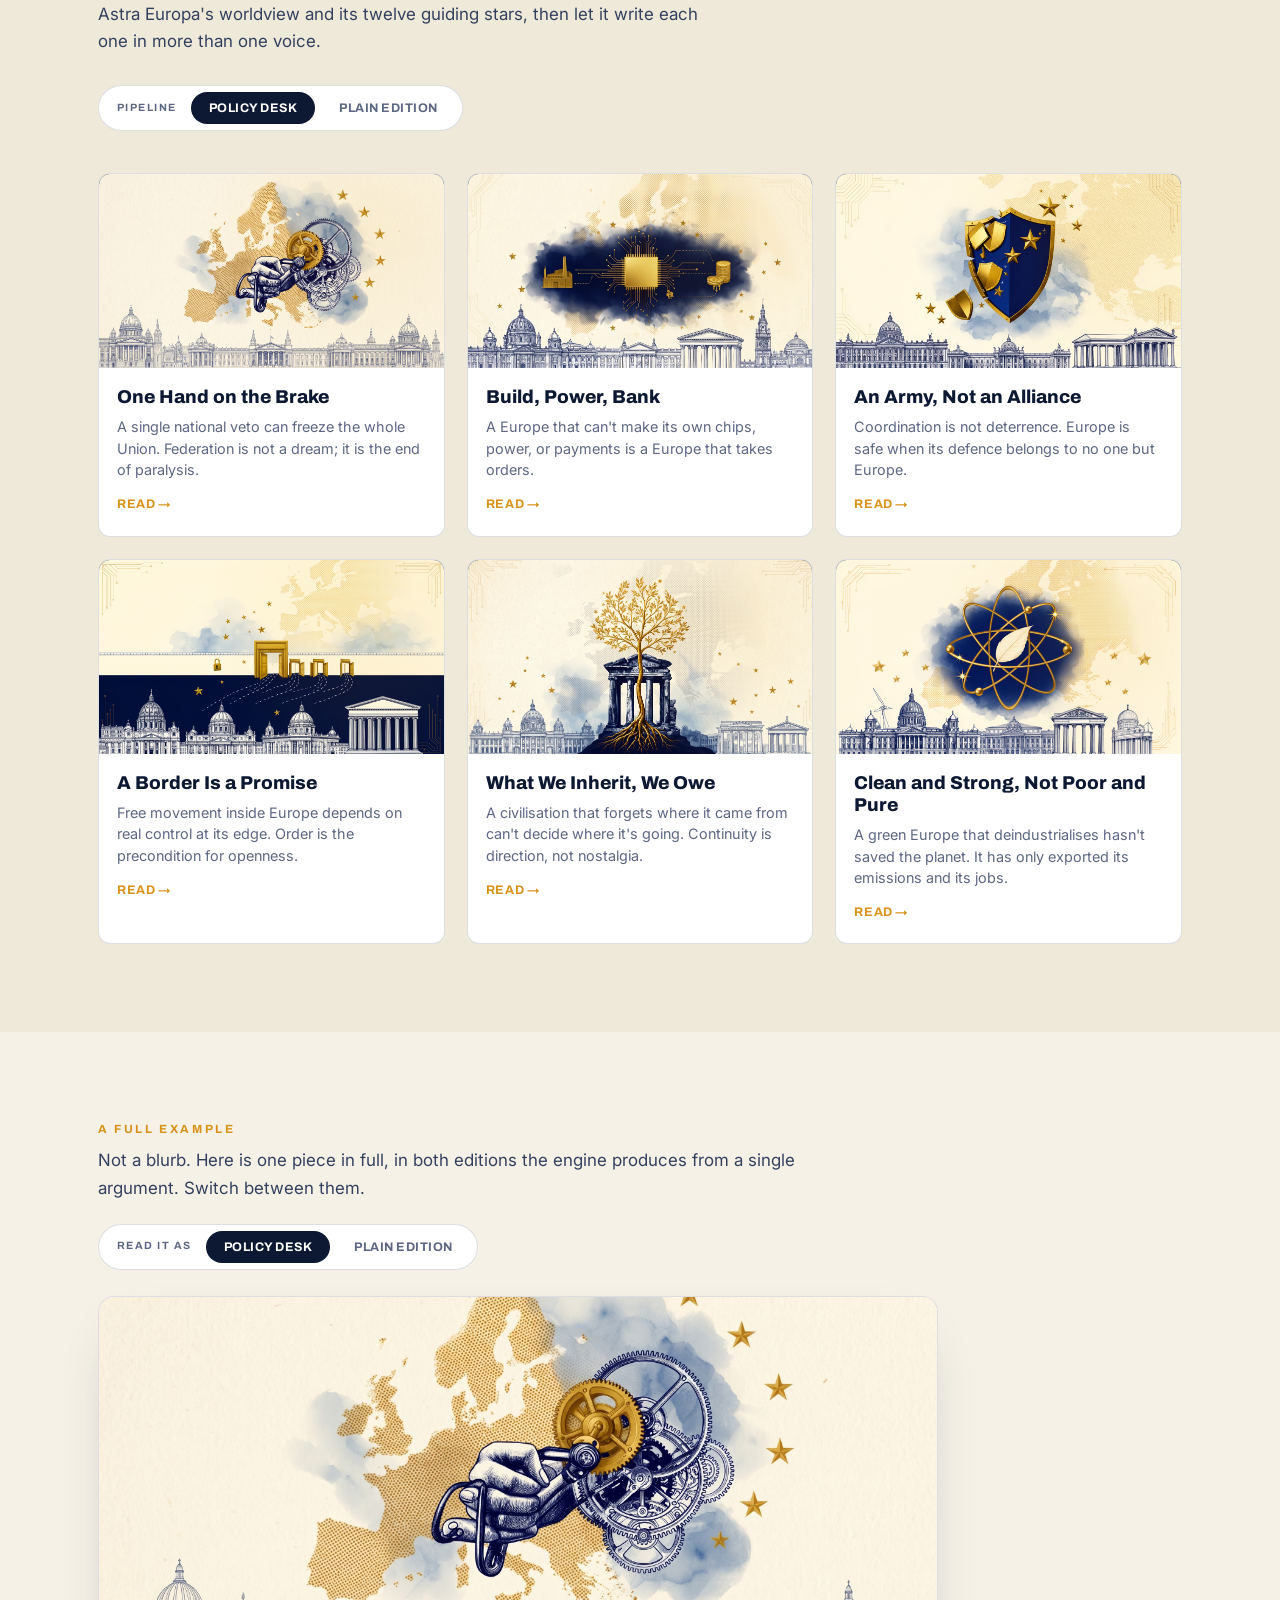
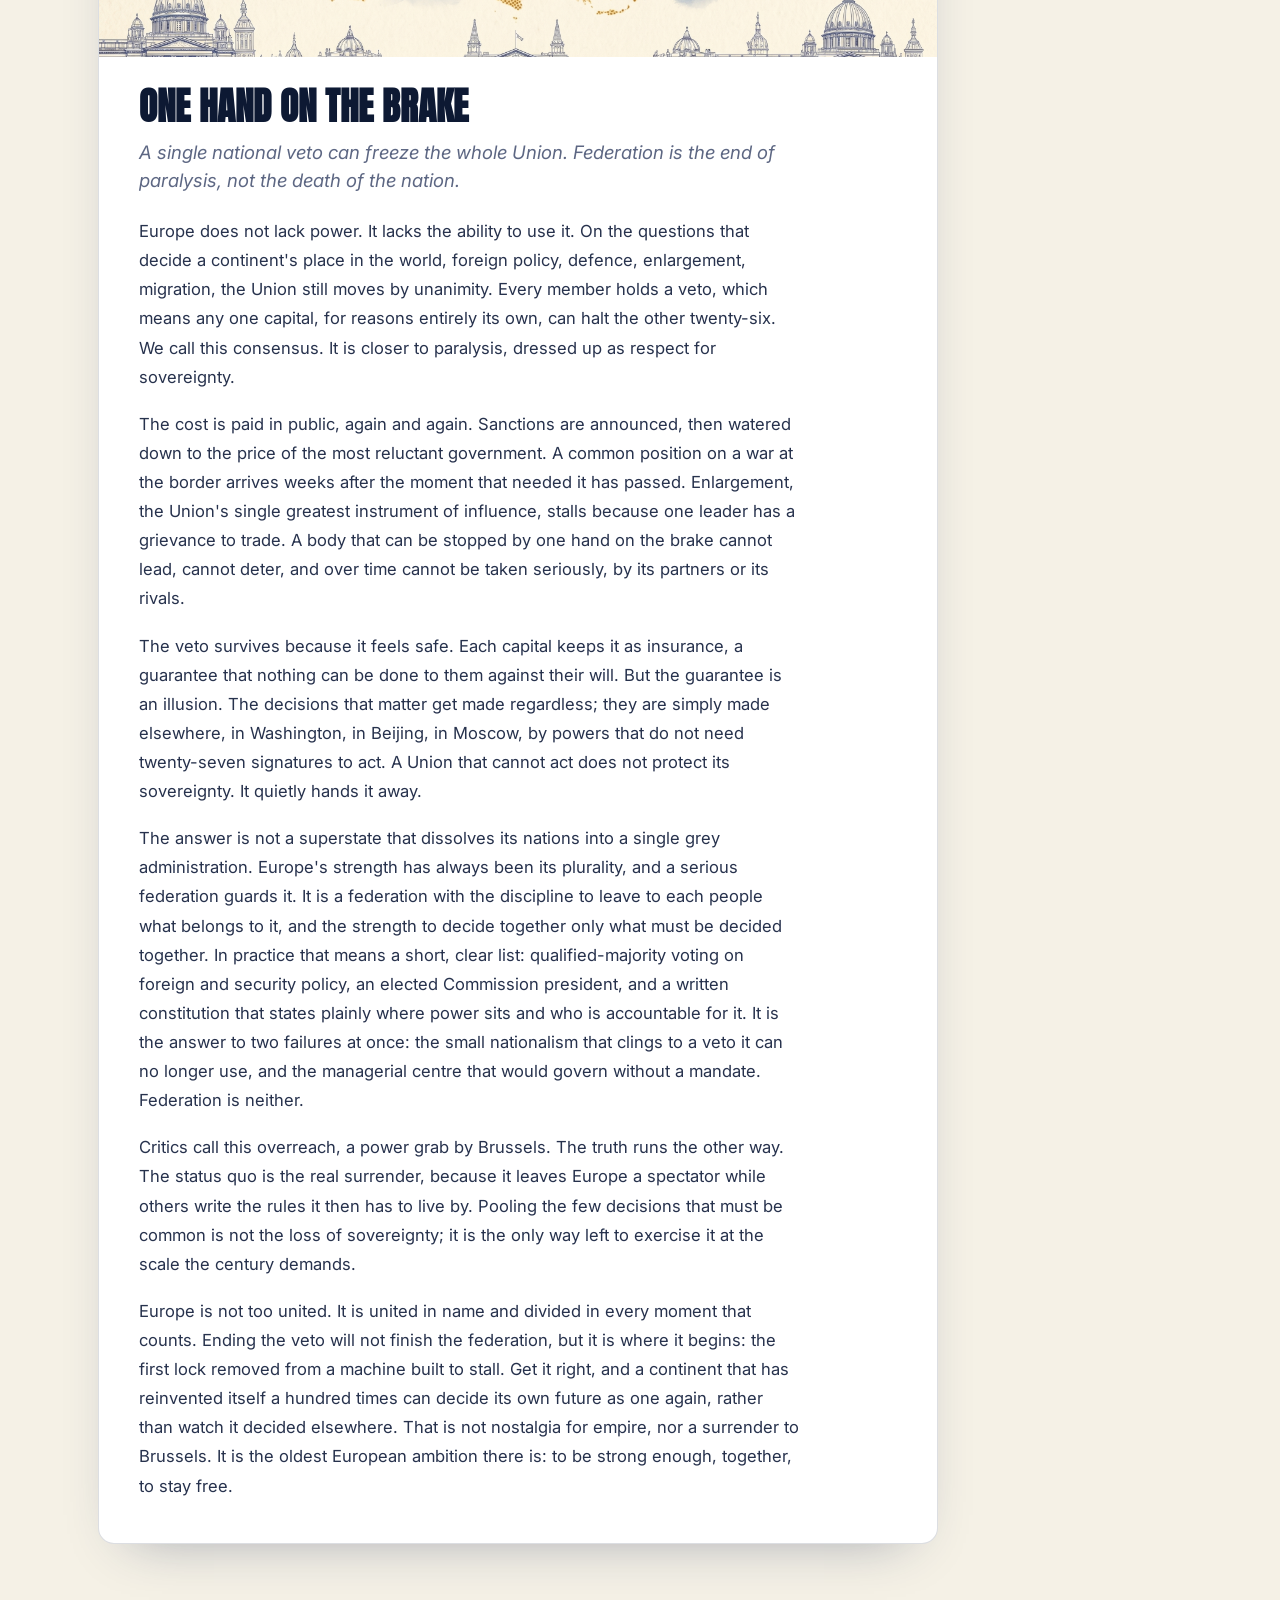
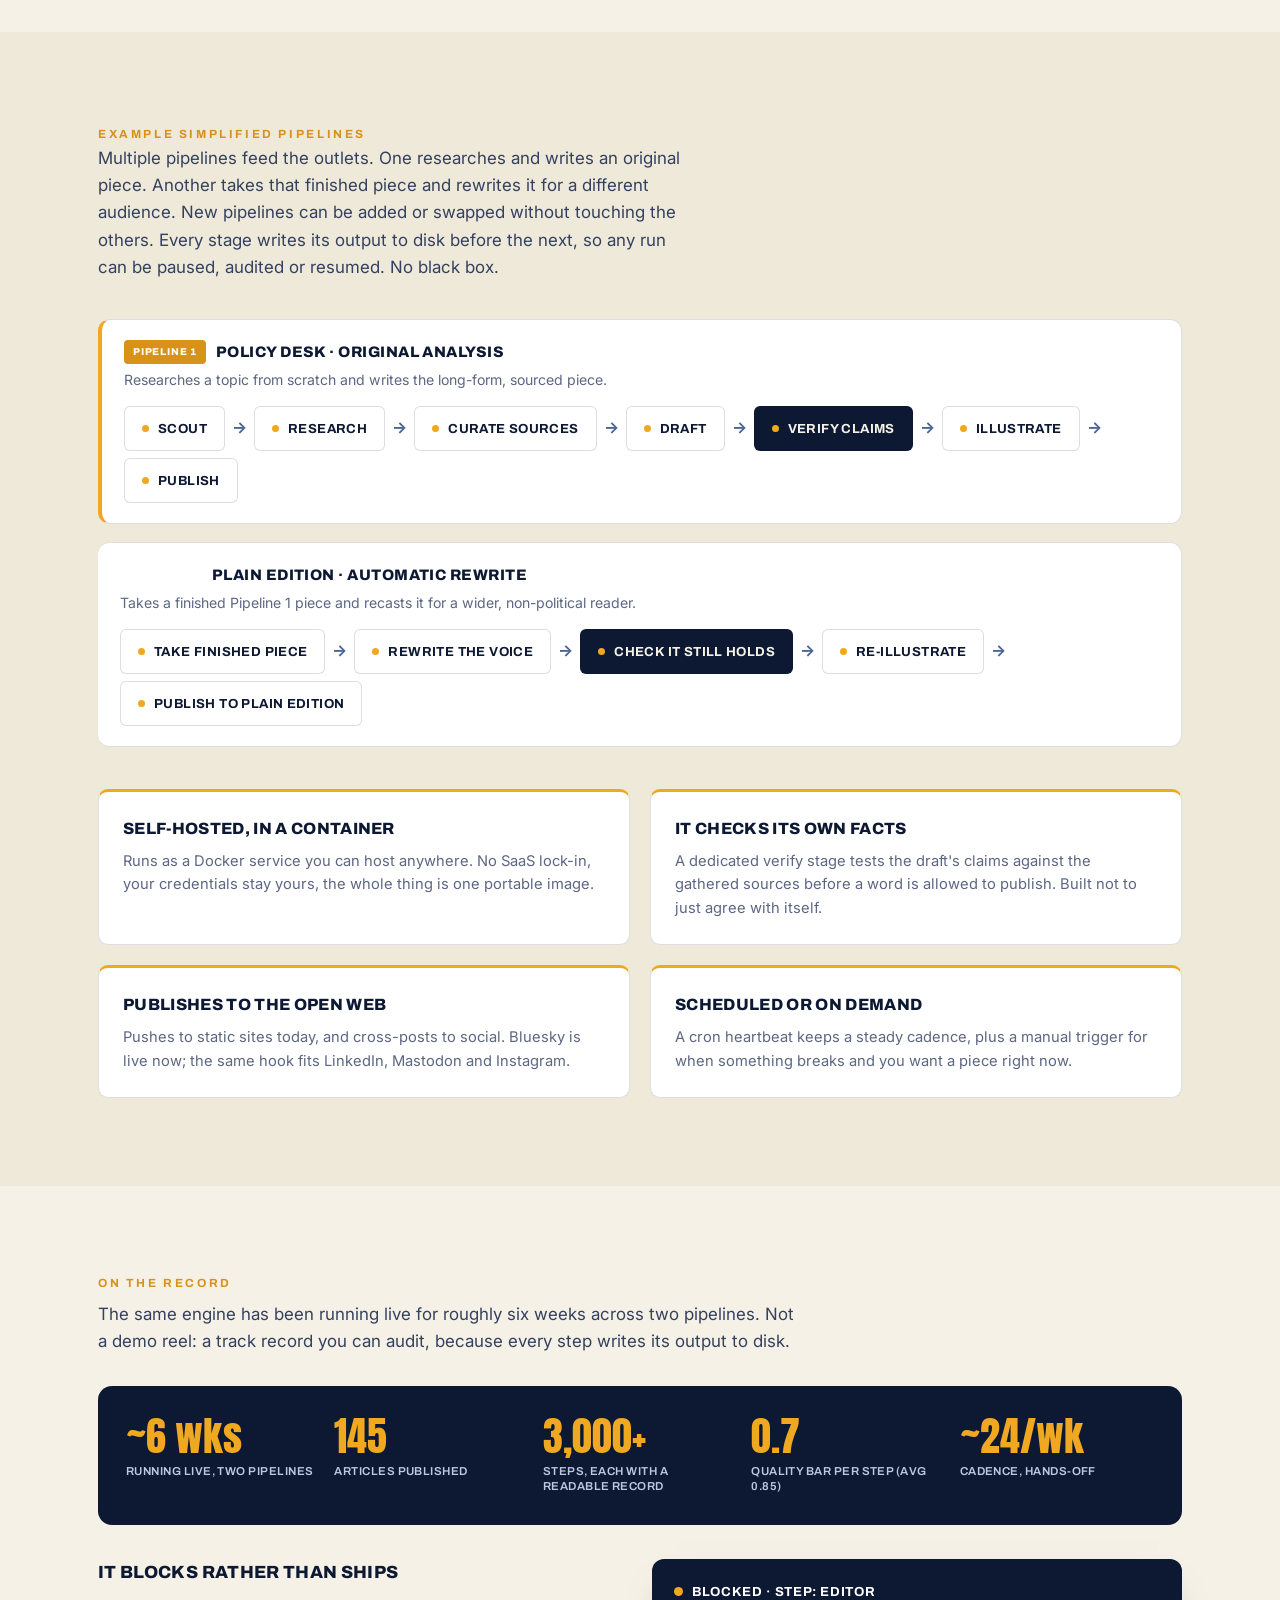
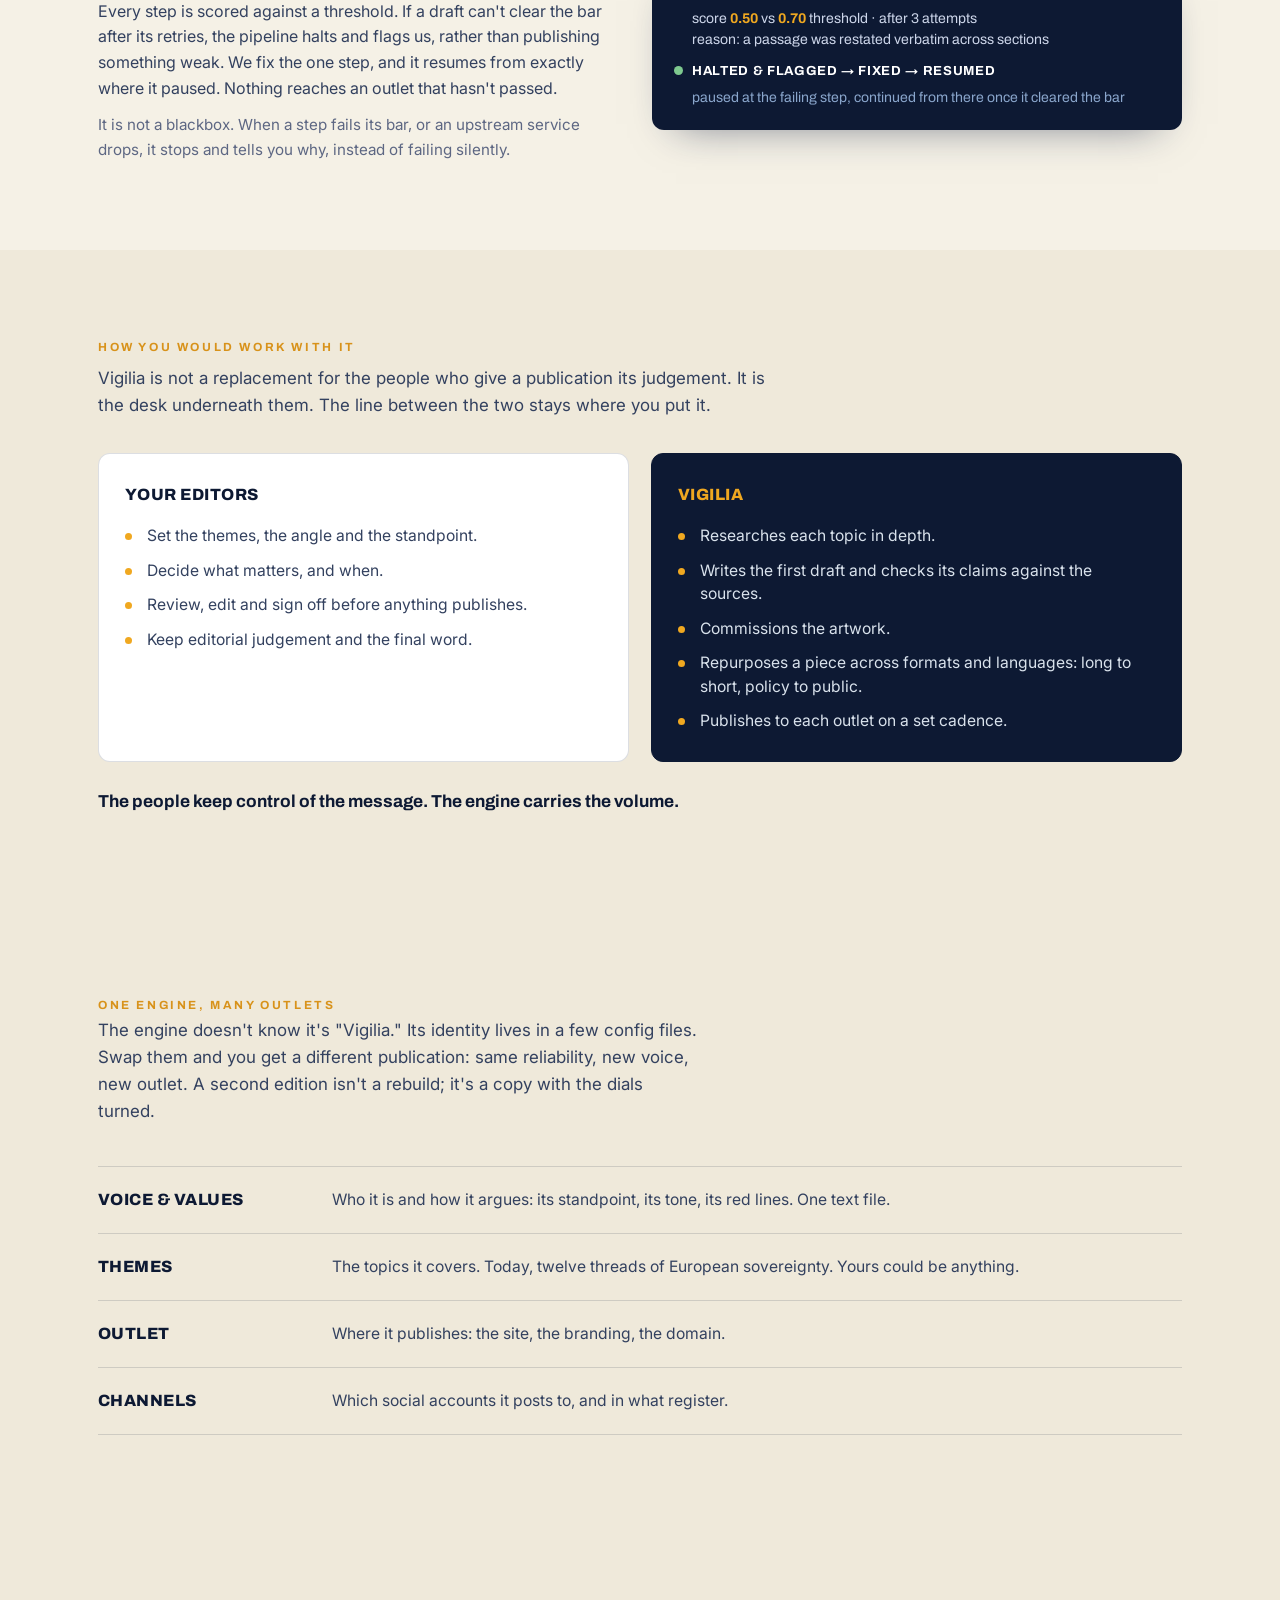
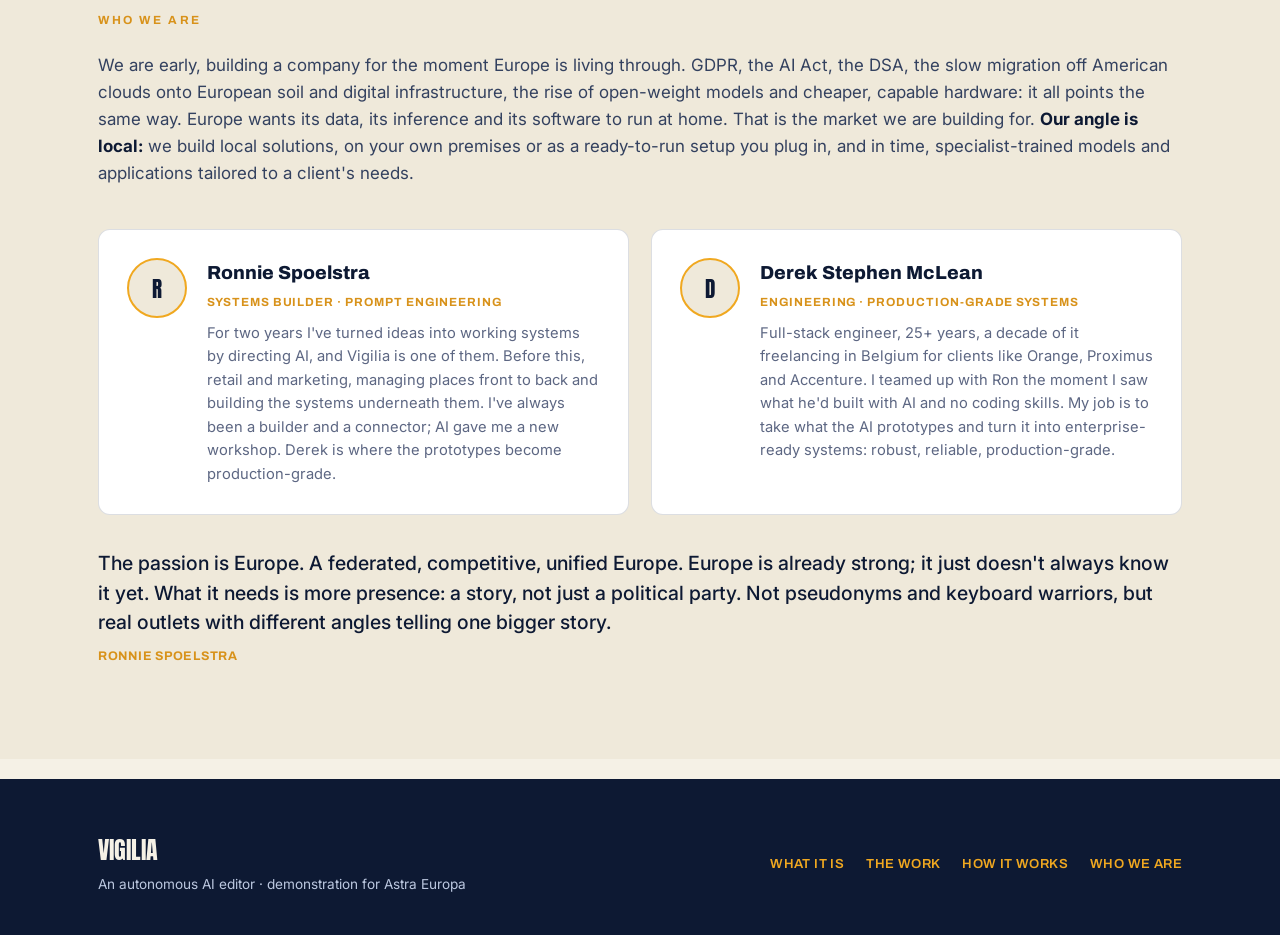
==== commit a20e08d0: "Rebrand colours: Ave palette → Astra Europa palette Navy #1b2c57 → #0d1933, gold #e0a528 → #f0a820, " ====
--- a/index.html
+++ b/index.html
@@ -14,7 +14,7 @@
 <meta name="twitter:title" content="Vigilia · an autonomous editorial engine" />
 <meta name="twitter:description" content="Give it a worldview. It researches, writes, fact-checks, illustrates and publishes across multiple outlets." />
 <meta name="twitter:image" content="https://artneven.github.io/nvnASTRA/images/hero-2.jpeg" />
-<link rel="icon" type="image/svg+xml" href="data:image/svg+xml,%3Csvg%20xmlns='http://www.w3.org/2000/svg'%20viewBox='0%200%2032%2032'%3E%3Ccircle%20cx='16'%20cy='16'%20r='16'%20fill='%231b2c57'/%3E%3Ctext%20x='16'%20y='22'%20font-family='Arial'%20font-size='18'%20font-weight='bold'%20fill='%23e0a528'%20text-anchor='middle'%3EV%3C/text%3E%3C/svg%3E" />
+<link rel="icon" type="image/svg+xml" href="data:image/svg+xml,%3Csvg%20xmlns='http://www.w3.org/2000/svg'%20viewBox='0%200%2032%2032'%3E%3Ccircle%20cx='16'%20cy='16'%20r='16'%20fill='%230d1933'/%3E%3Ctext%20x='16'%20y='22'%20font-family='Arial'%20font-size='18'%20font-weight='bold'%20fill='%23f0a820'%20text-anchor='middle'%3EV%3C/text%3E%3C/svg%3E" />
 <link rel="preconnect" href="https://fonts.googleapis.com">
 <link rel="preconnect" href="https://fonts.gstatic.com" crossorigin>
 <link href="https://fonts.googleapis.com/css2?family=Anton&family=Archivo:wght@500;600;700;800;900&family=Inter:wght@400;500;600;700&display=swap" rel="stylesheet">
@@ -22,14 +22,14 @@
   :root{
     --cream:#f5f1e6;
     --cream-2:#efe9da;
-    --navy:#1b2c57;
-    --navy-2:#142244;
-    --gold:#e0a528;
-    --gold-2:#c8901a;
-    --wash:#8aa6cc;        /* watercolour blue */
-    --ink:#1b2c57;
+    --navy:#0d1933;
+    --navy-2:#081222;
+    --gold:#f0a820;
+    --gold-2:#d8921a;
+    --wash:#4a6494;
+    --ink:#0d1933;
     --muted:#5d6783;
-    --line:rgba(27,44,87,.14);
+    --line:rgba(13,25,51,.14);
     --display:"Anton","Arial Narrow",Impact,sans-serif;
     --cond:"Archivo",-apple-system,"Segoe UI",sans-serif;
     --sans:"Inter",-apple-system,BlinkMacSystemFont,"Segoe UI",Roboto,Arial,sans-serif;
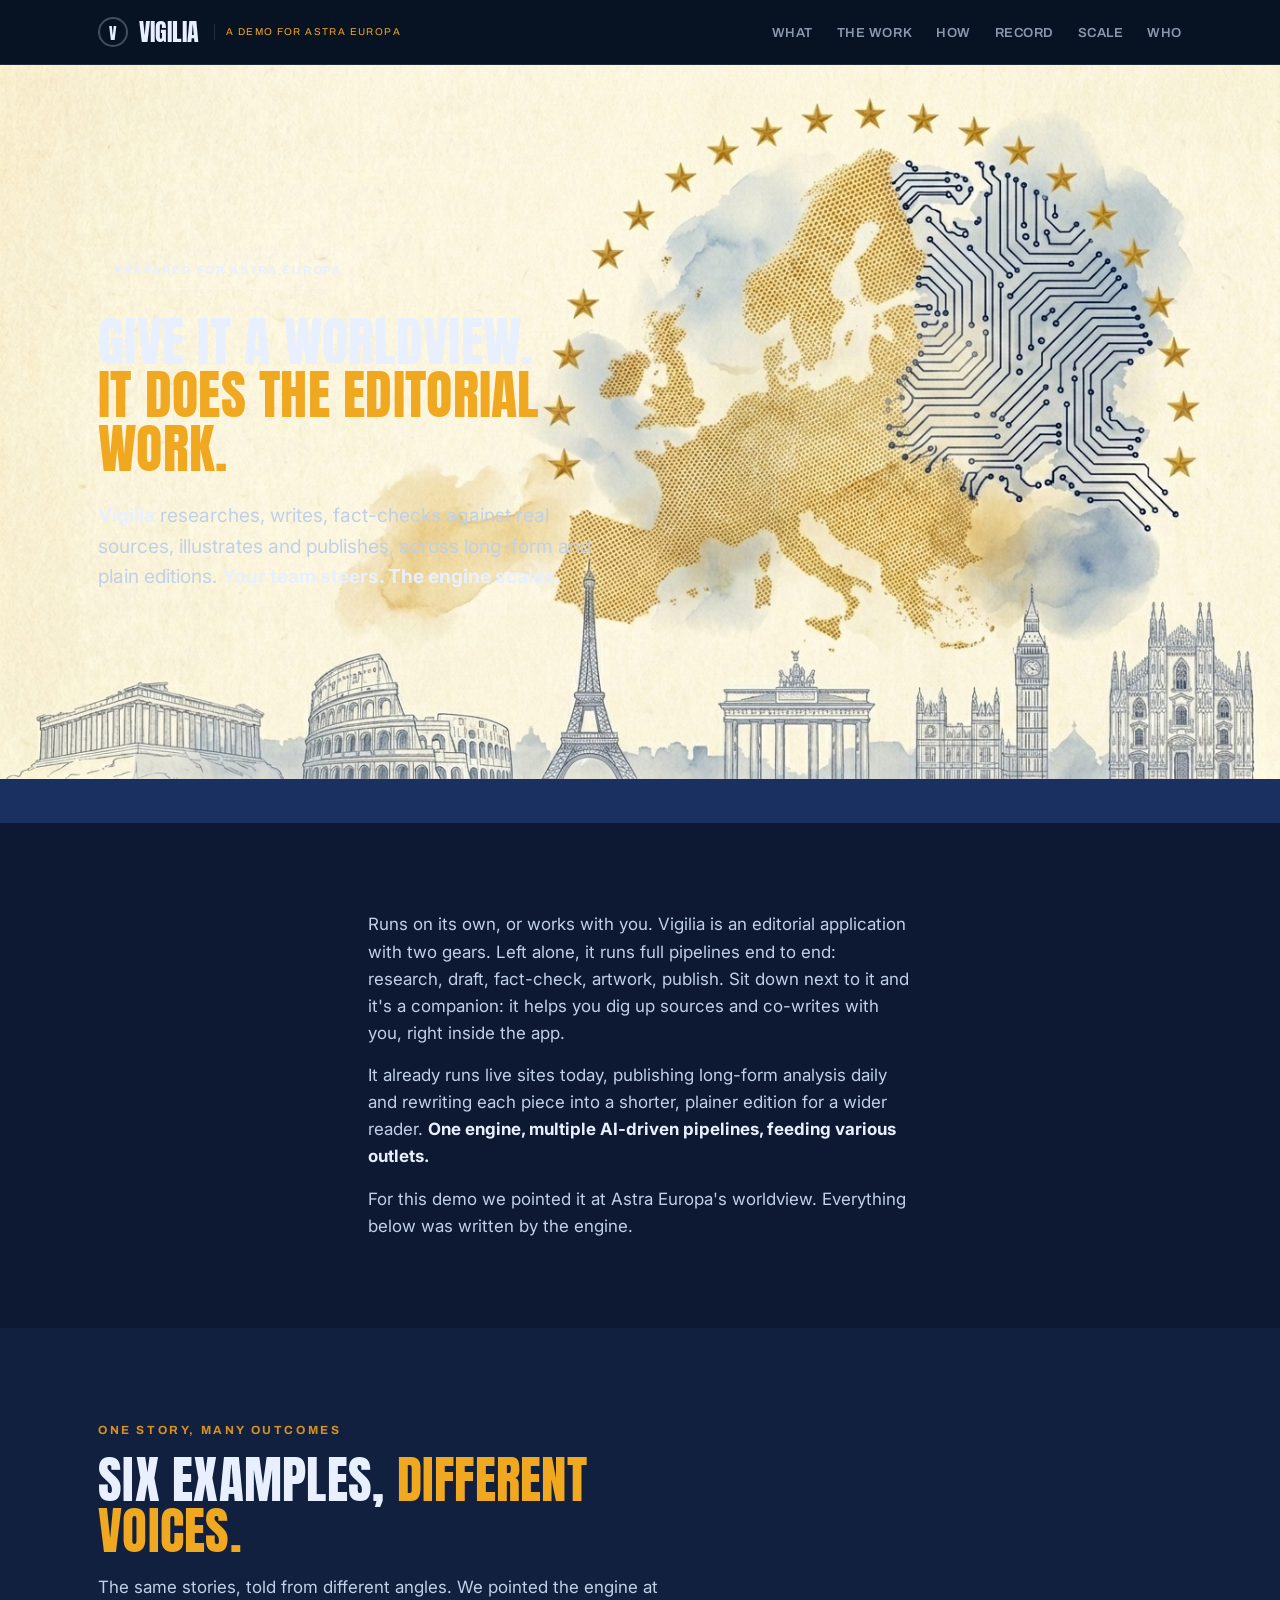
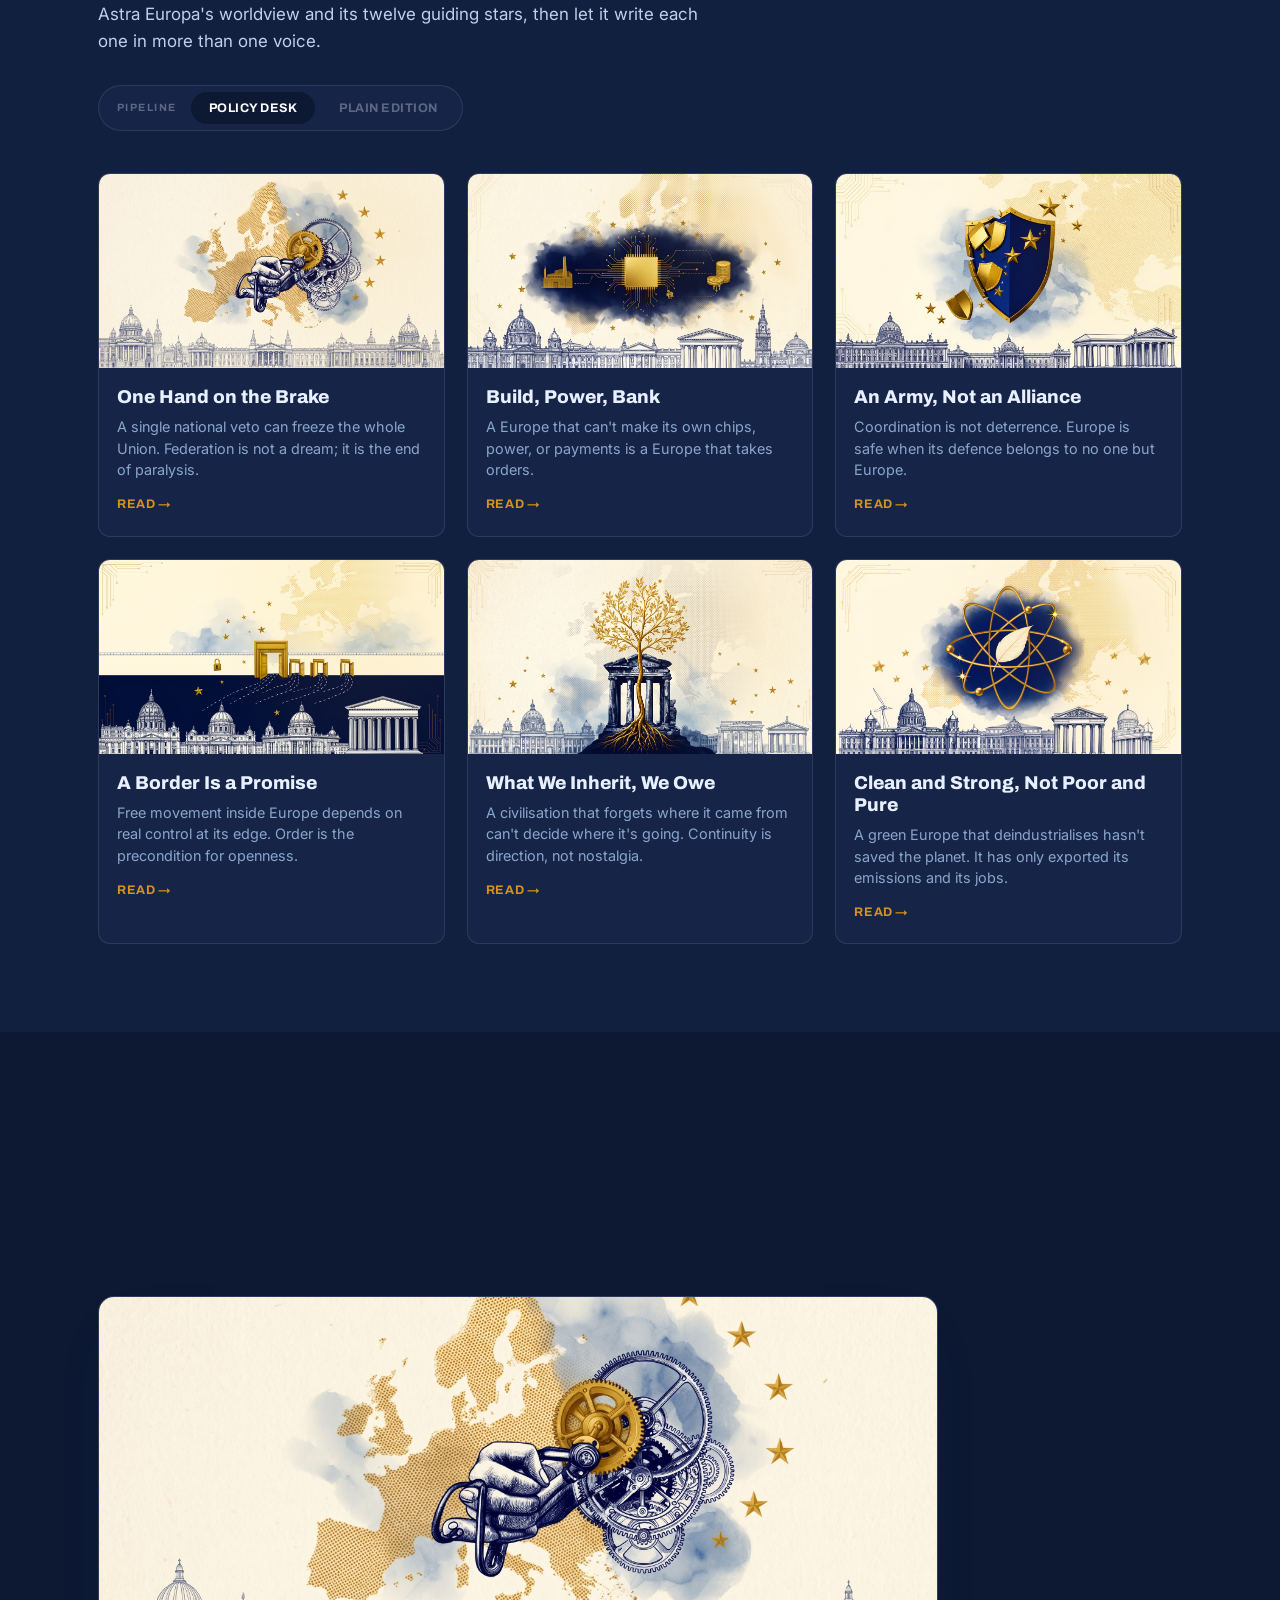
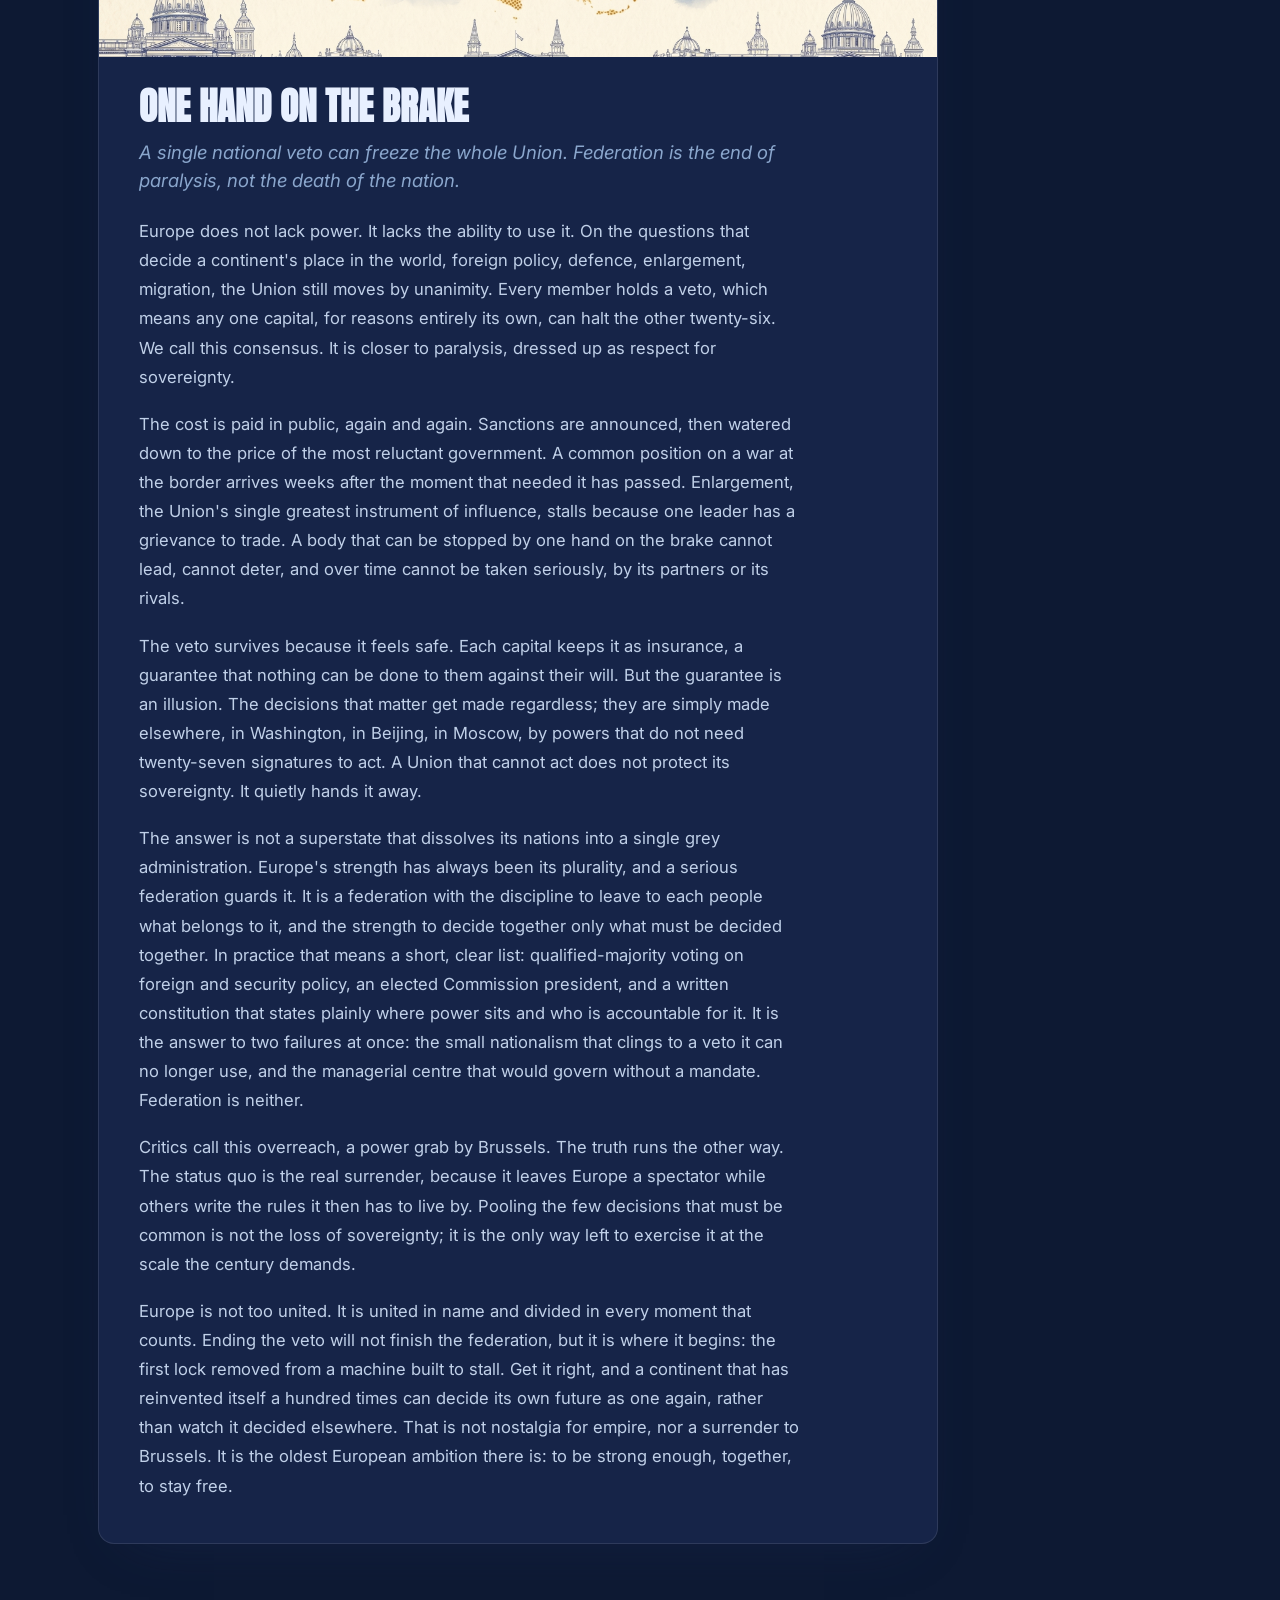
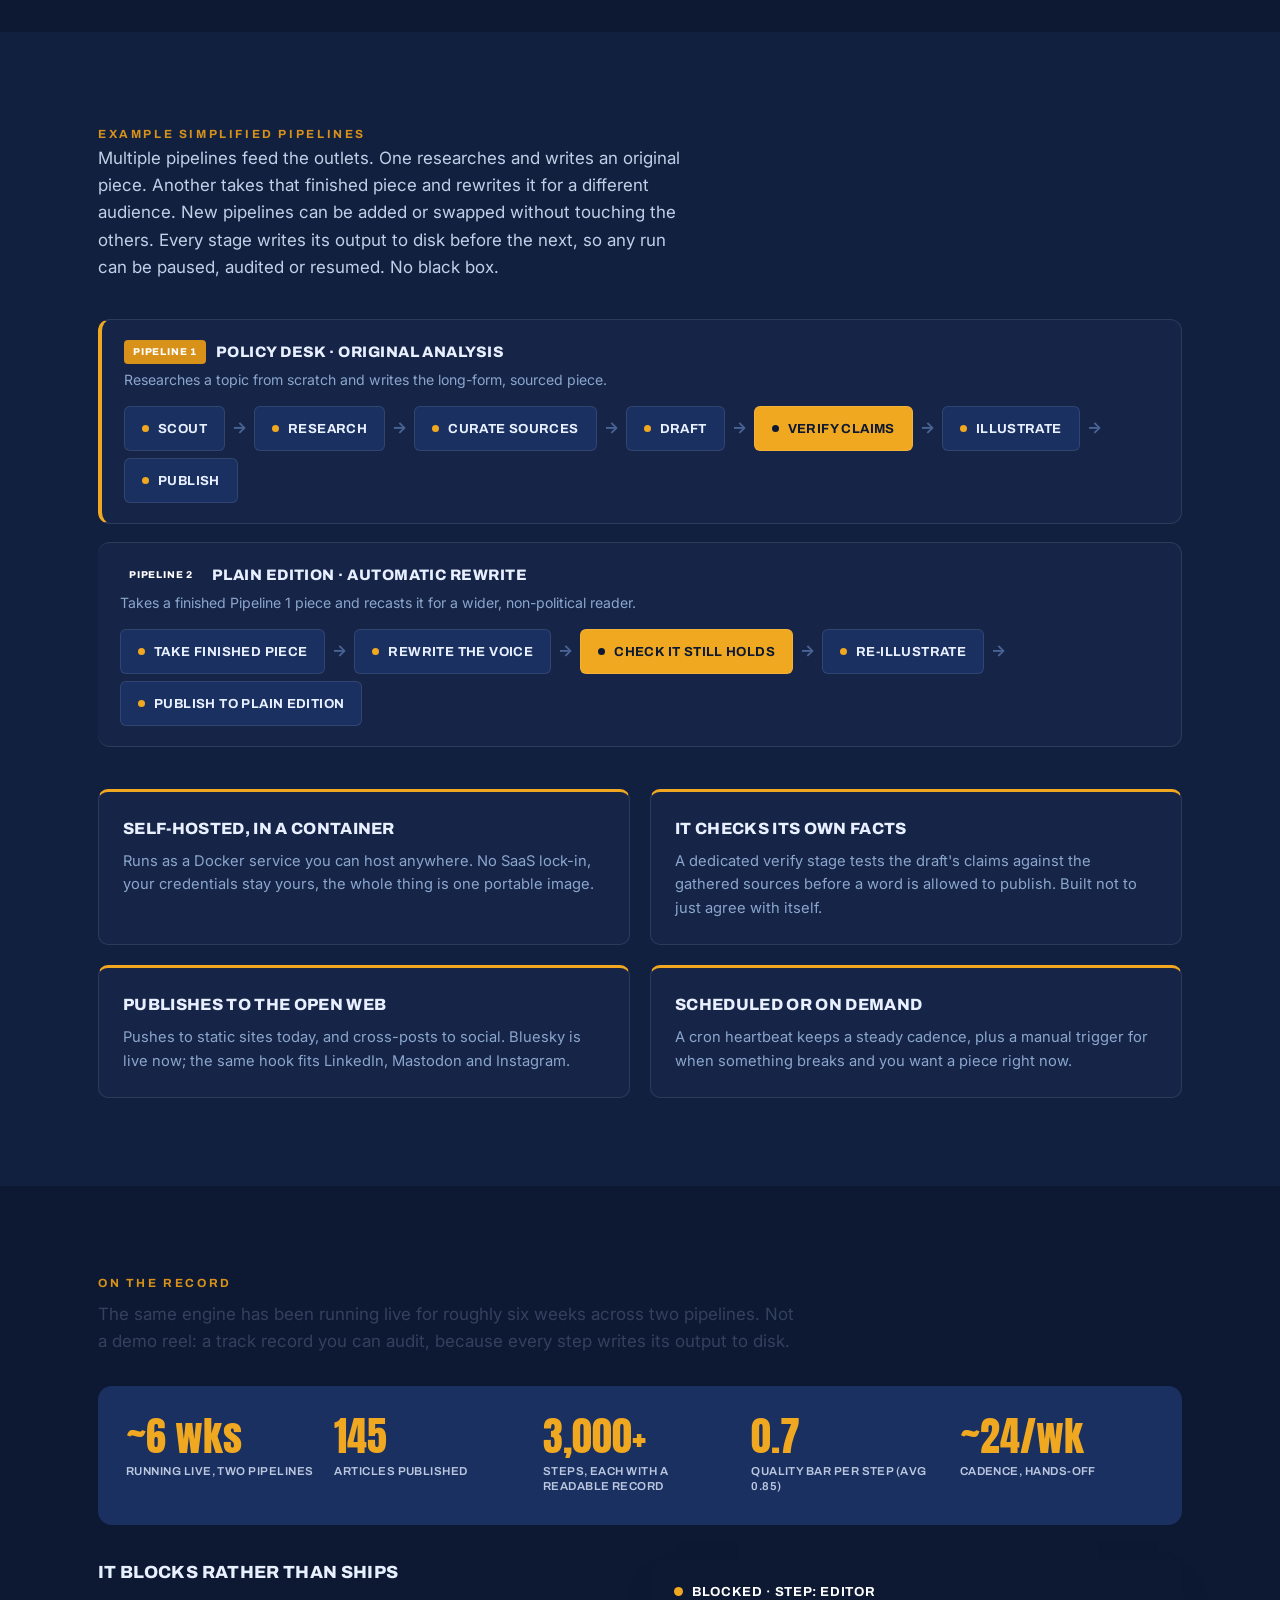
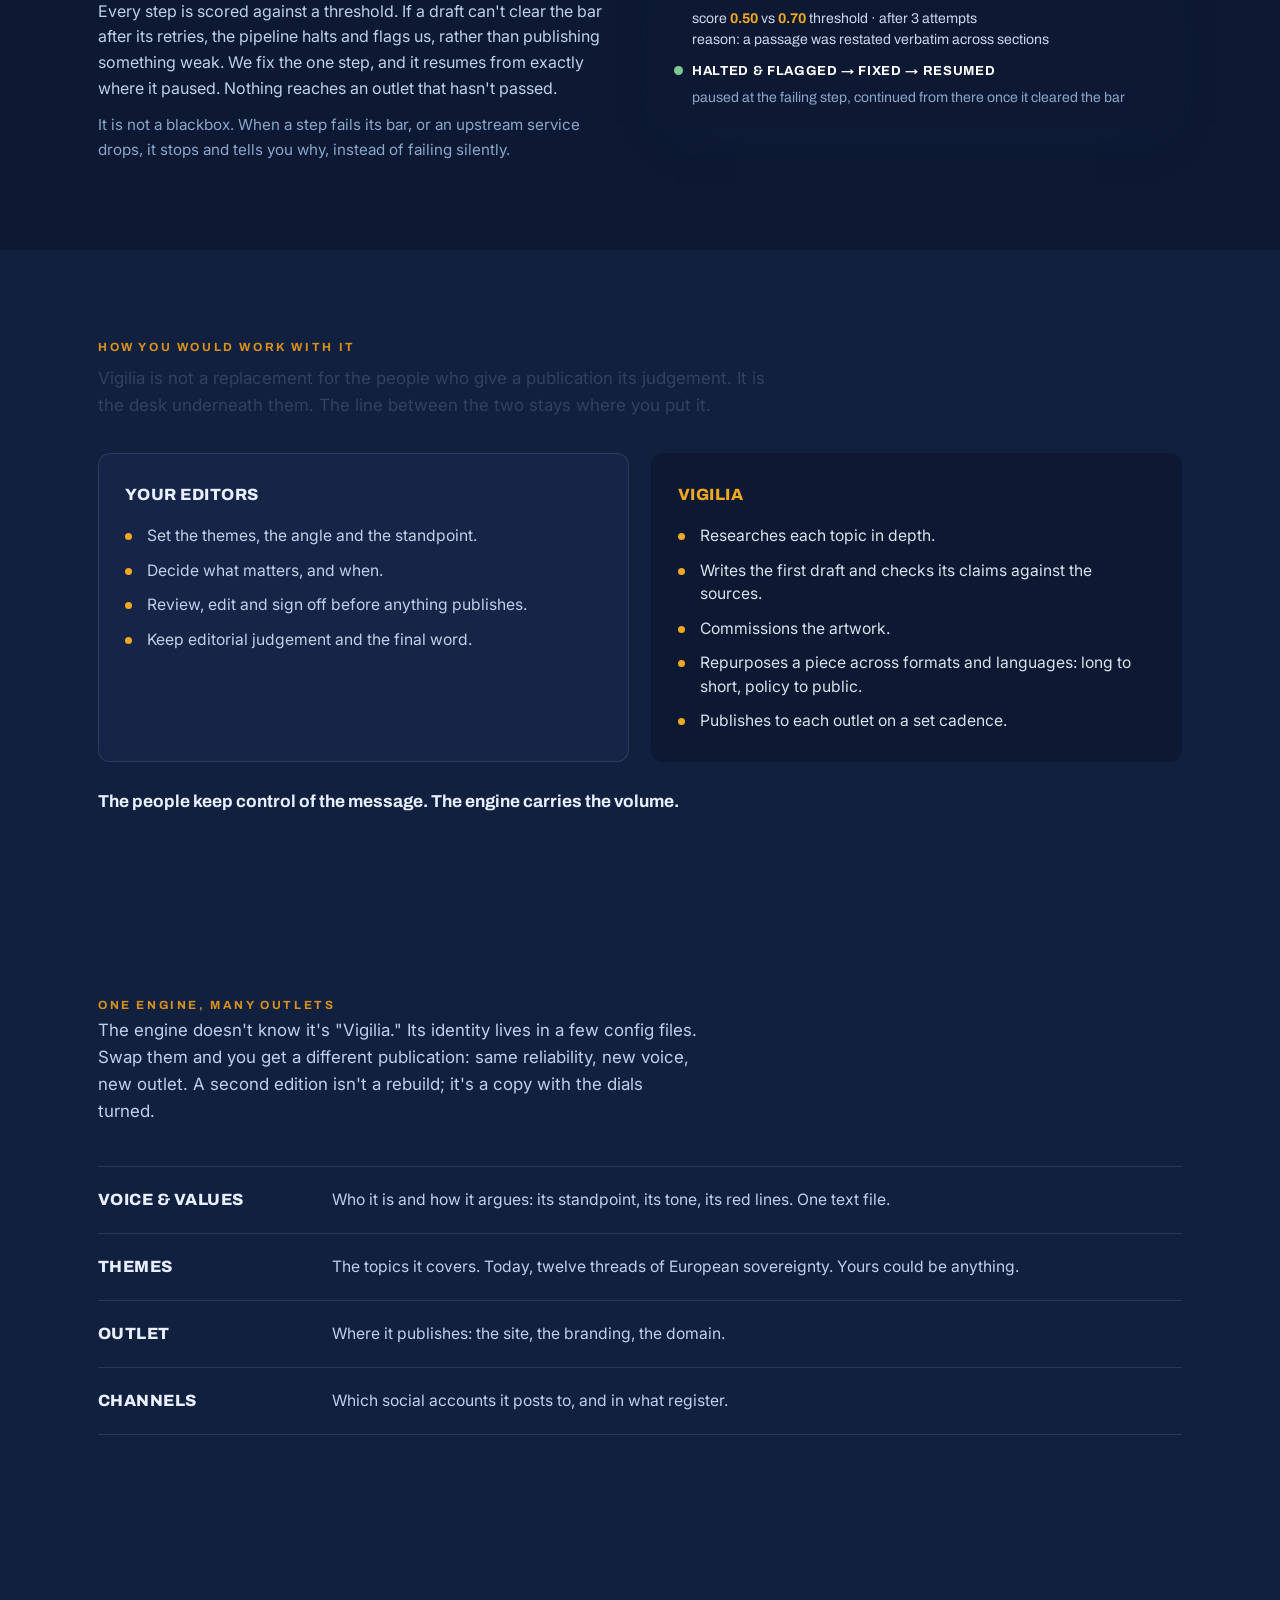
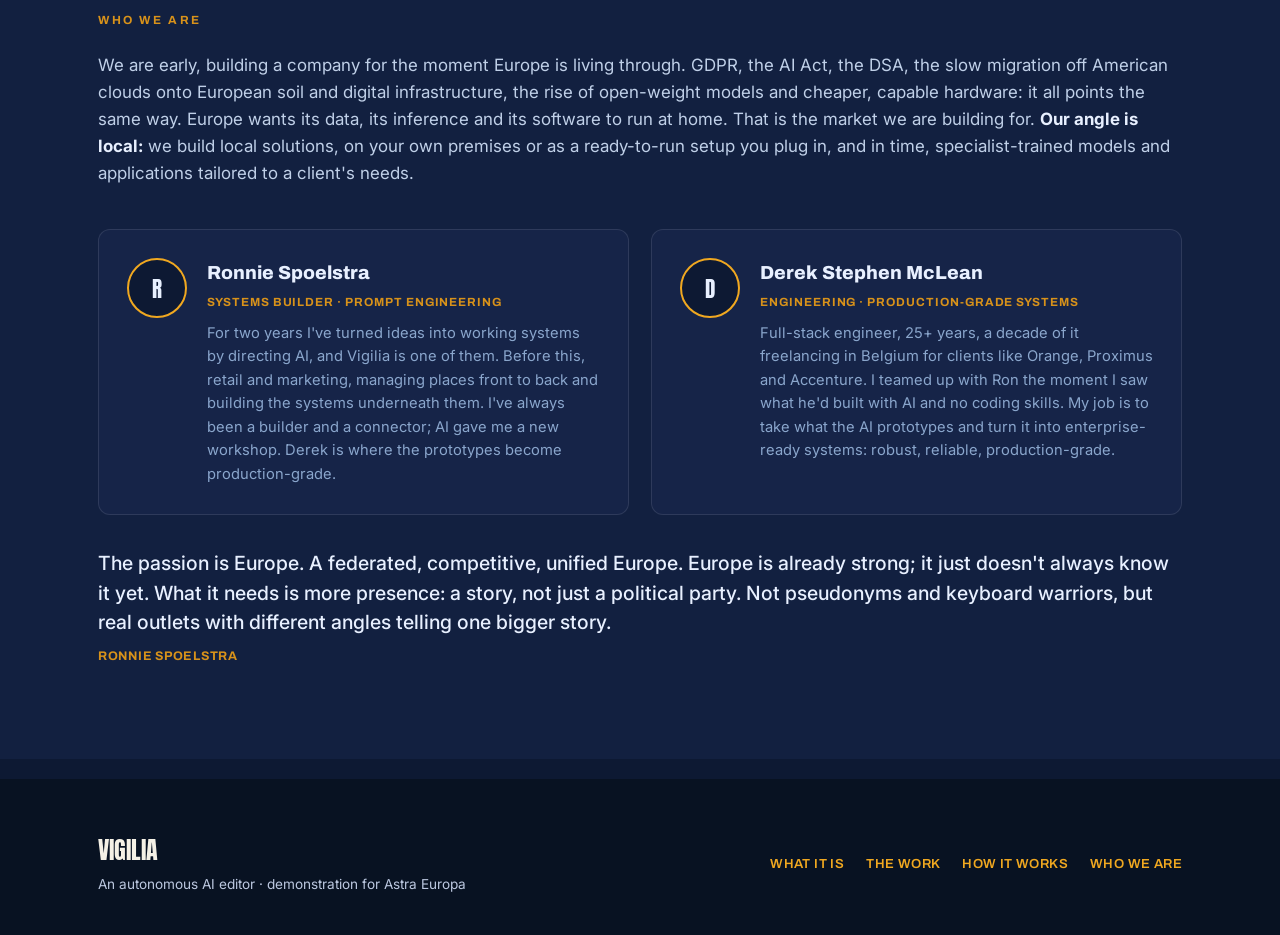
==== commit bf9bf44b: "Apply Astra dark theme: dark navy bg, light text, gold accents Full dark-theme override block — matc" ====
--- a/index.html
+++ b/index.html
@@ -284,6 +284,73 @@
 
   .reveal{opacity:0;transform:translateY(22px);transition:opacity .7s ease,transform .7s ease}
   .reveal.in{opacity:1;transform:none}
+
+  /* === ASTRA DARK THEME === */
+  body{background:var(--navy);color:#e8f0ff}
+  header.bar{background:rgba(8,18,34,.95);border-color:rgba(255,255,255,.1)}
+  .brand .mark{border-color:rgba(255,255,255,.25);color:#e8f0ff}
+  .brand .name{color:#e8f0ff}
+  .brand .for{border-color:rgba(255,255,255,.12);color:var(--gold)}
+  .bar nav a{color:#c0d0e8}
+  .bar nav a:hover{color:var(--gold)}
+  .hero{background:var(--navy-2)}
+  .hero .kicker{background:rgba(255,255,255,.07);border-color:rgba(255,255,255,.14);color:#e8f0ff}
+  .hero h1{color:#e8f0ff}
+  .hero .sub{color:#c0d0e8}
+  .hero .sub b{color:#e8f0ff}
+  .alt{background:#122040}
+  .lead h2{color:#e8f0ff}
+  .lead p{color:#c0d0e8}
+  .lead b{color:#e8f0ff}
+  .ribbon{background:#1a3060}
+  .stat .l{color:#8aa6cc}
+  .card{background:#162448;border-color:rgba(255,255,255,.1)}
+  .card h3{color:#e8f0ff}
+  .card p{color:#8aa6cc}
+  .modeswitch{background:#162448;border-color:rgba(255,255,255,.1)}
+  .ms-label{color:#8aa6cc}
+  .swap{border-color:rgba(255,255,255,.1)}
+  .panel.p2{background:#162448}
+  .panel.p2 h4{color:#e8f0ff}
+  .panel.p2 .ex{color:#c0d0e8}
+  .swap-note{color:#8aa6cc}
+  .swap-note b{color:#e8f0ff}
+  .prow{background:#162448;border-color:rgba(255,255,255,.1)}
+  .prow .ptitle{color:#e8f0ff}
+  .prow .pdesc{color:#8aa6cc}
+  .step{background:#1a3060;border-color:rgba(255,255,255,.1);color:#e8f0ff}
+  .step.key{background:var(--gold);color:var(--navy)}
+  .step.key .dot{background:var(--navy)}
+  .tech{background:#162448;border-color:rgba(255,255,255,.1);border-top-color:var(--gold)}
+  .tech h4{color:#e8f0ff}
+  .tech p{color:#8aa6cc}
+  .rolecol{background:#162448;border-color:rgba(255,255,255,.1)}
+  .rolecol h3{color:#e8f0ff}
+  .rolecol li{color:#c0d0e8}
+  .rolesnote{color:#e8f0ff}
+  .statband{background:#1a3060}
+  .rec-copy h3{color:#e8f0ff}
+  .rec-copy p{color:#c0d0e8}
+  .rec-copy .muted2{color:#8aa6cc}
+  .sm-toggle{background:#162448;border-color:rgba(255,255,255,.1)}
+  .reader{background:#162448;border-color:rgba(255,255,255,.1)}
+  .reader .rtitle{color:#e8f0ff}
+  .reader .rstand{color:#8aa6cc}
+  .reader .rbody p{color:#c0d0e8}
+  .scale-rows{border-color:rgba(255,255,255,.1)}
+  .srow{border-color:rgba(255,255,255,.1)}
+  .srow .k{color:#e8f0ff}
+  .srow .v{color:#c0d0e8}
+  .imagine{background:#1a3060}
+  .member{background:#162448;border-color:rgba(255,255,255,.1)}
+  .member h4{color:#e8f0ff}
+  .member p{color:#8aa6cc}
+  .member .av{background:var(--navy);border-color:var(--gold);color:#e8f0ff}
+  .vision h3{color:#e8f0ff}
+  .vision p{color:#c0d0e8}
+  .vision b{color:#e8f0ff}
+  .drive p{color:#e8f0ff}
+  footer{background:#081222}
 </style>
 </head>
 <body>
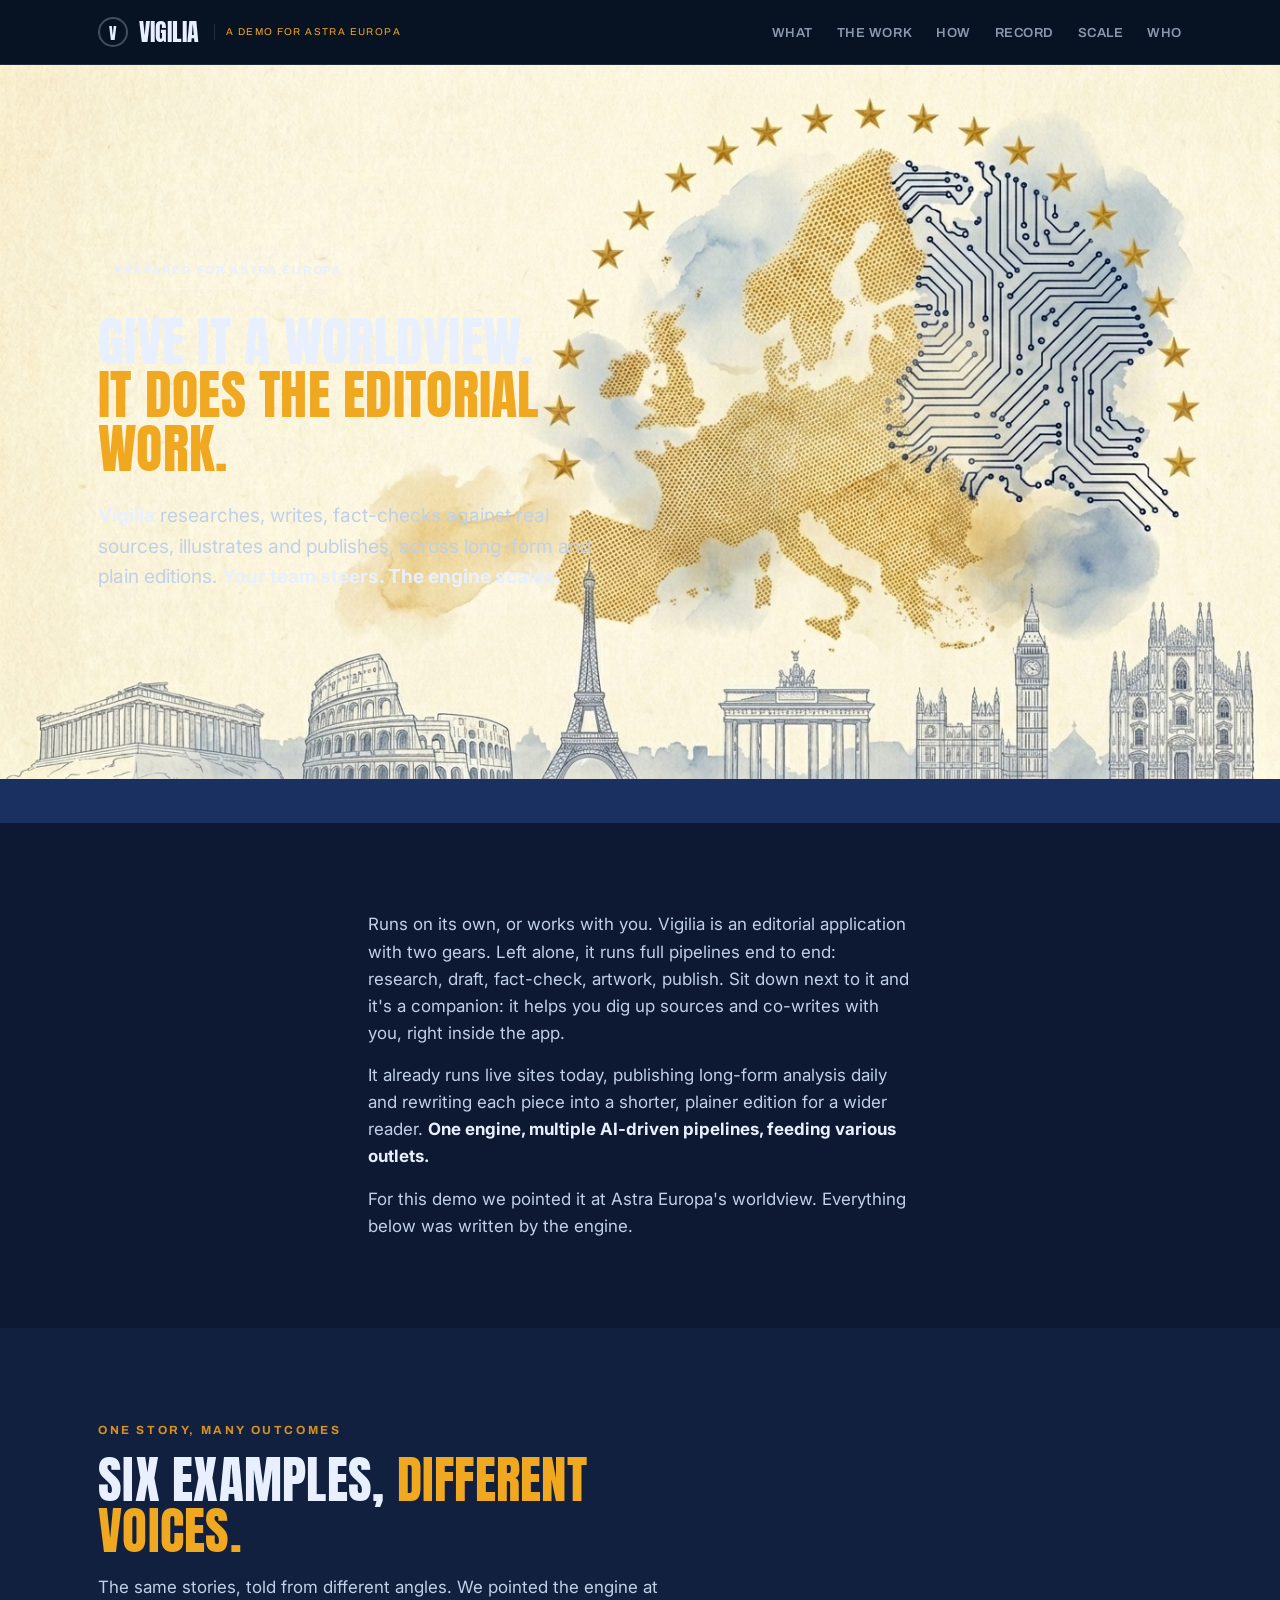
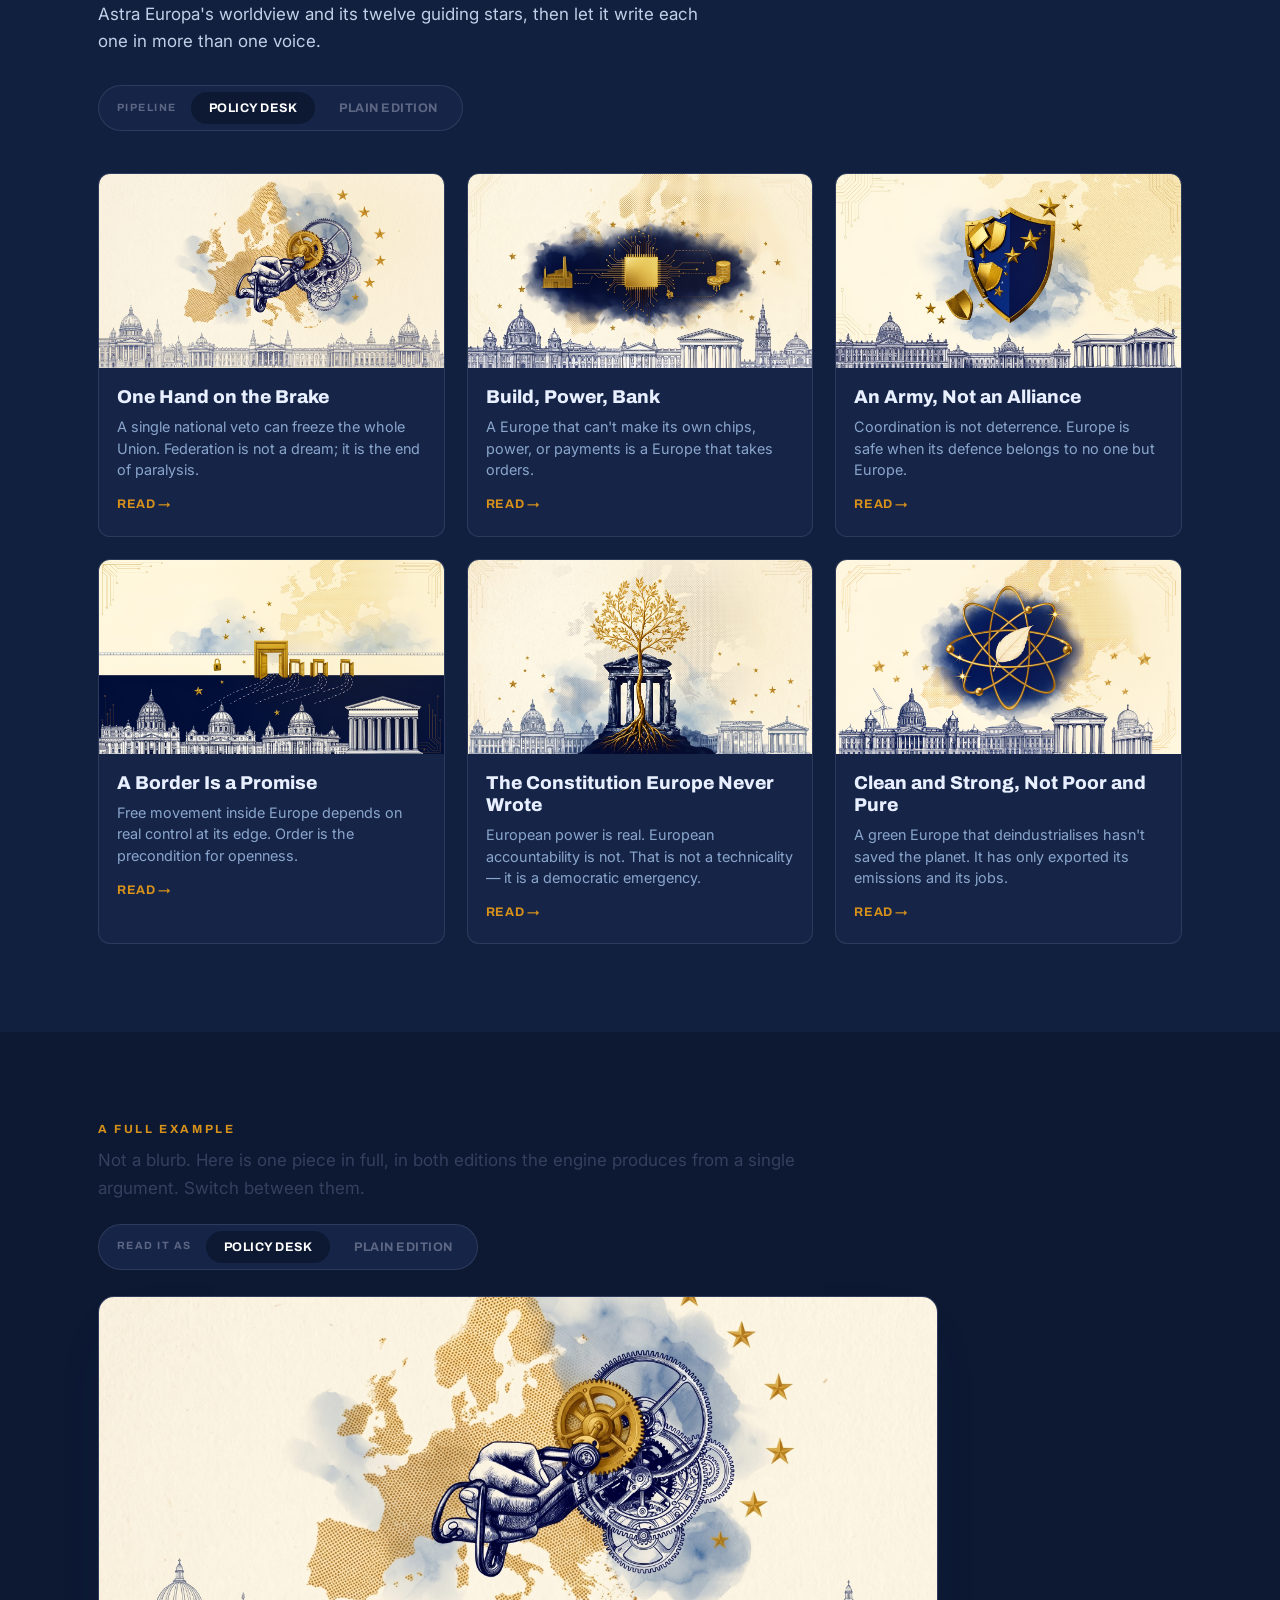
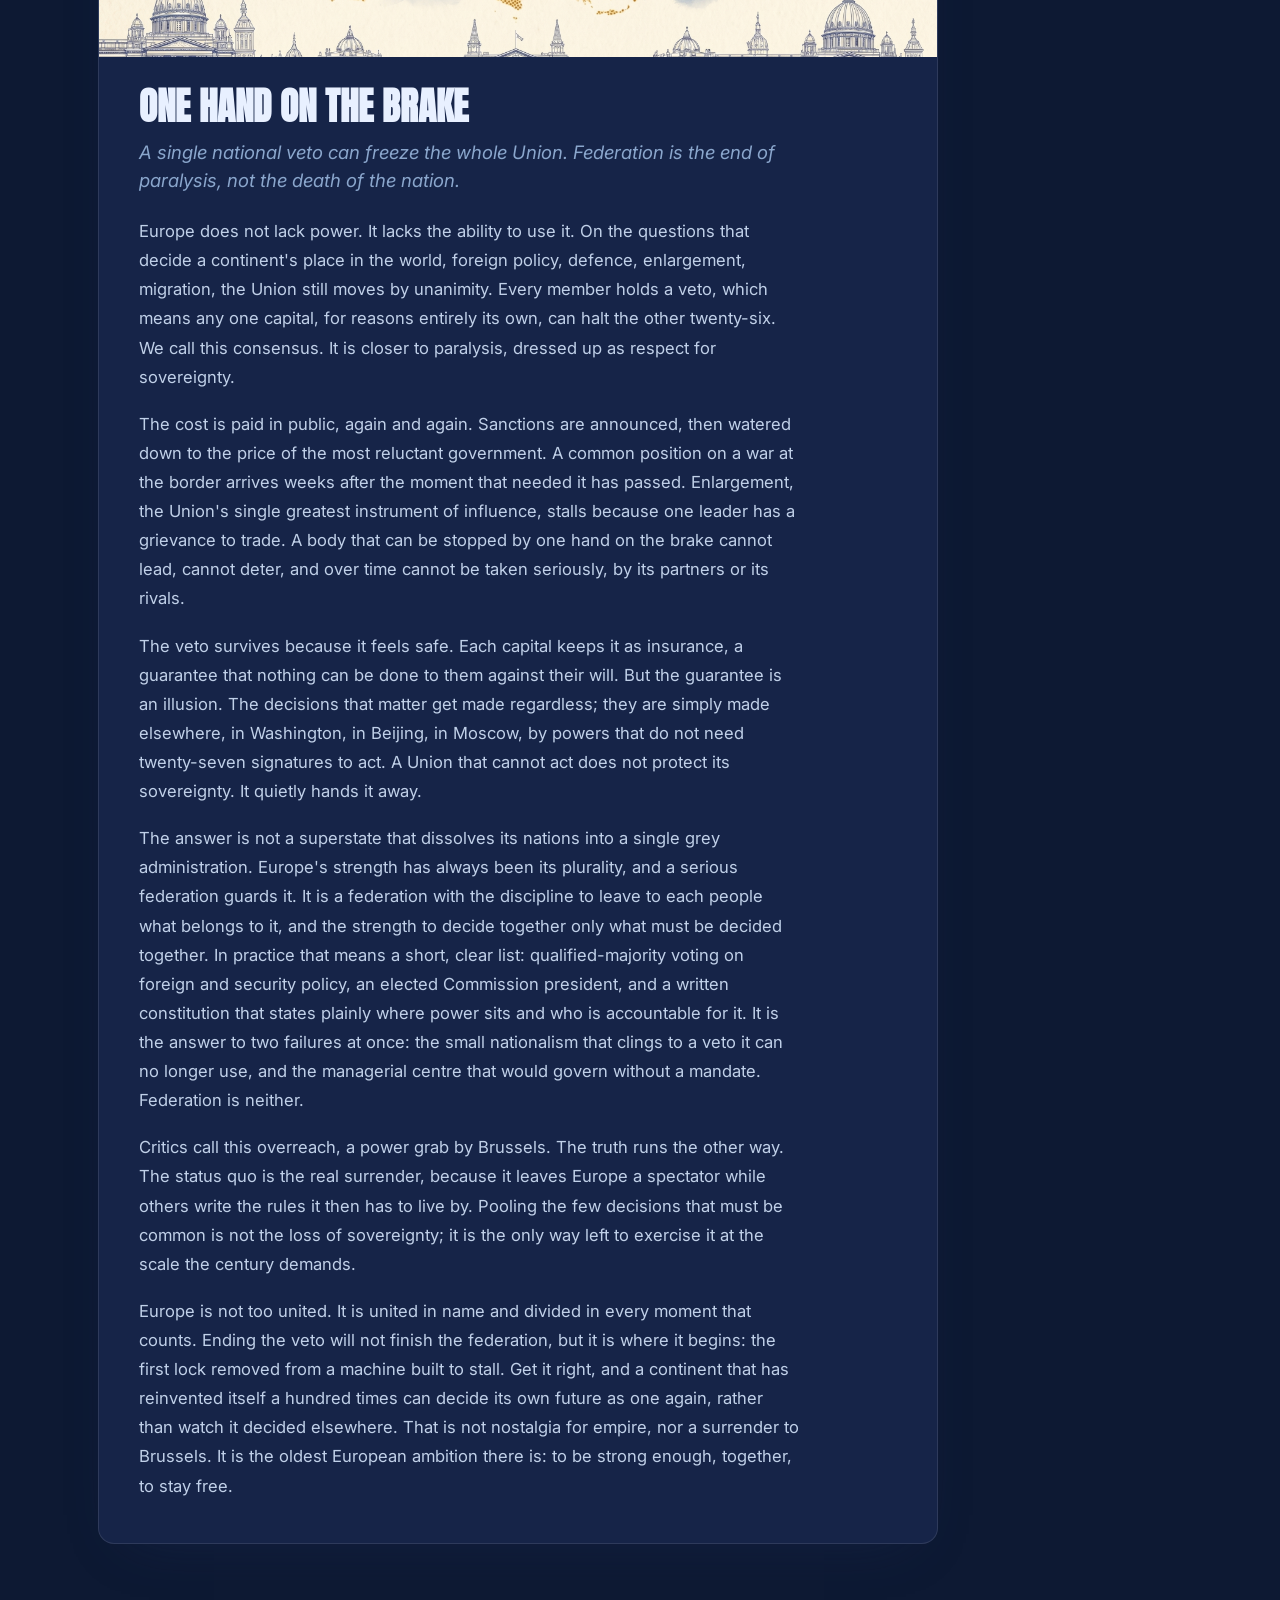
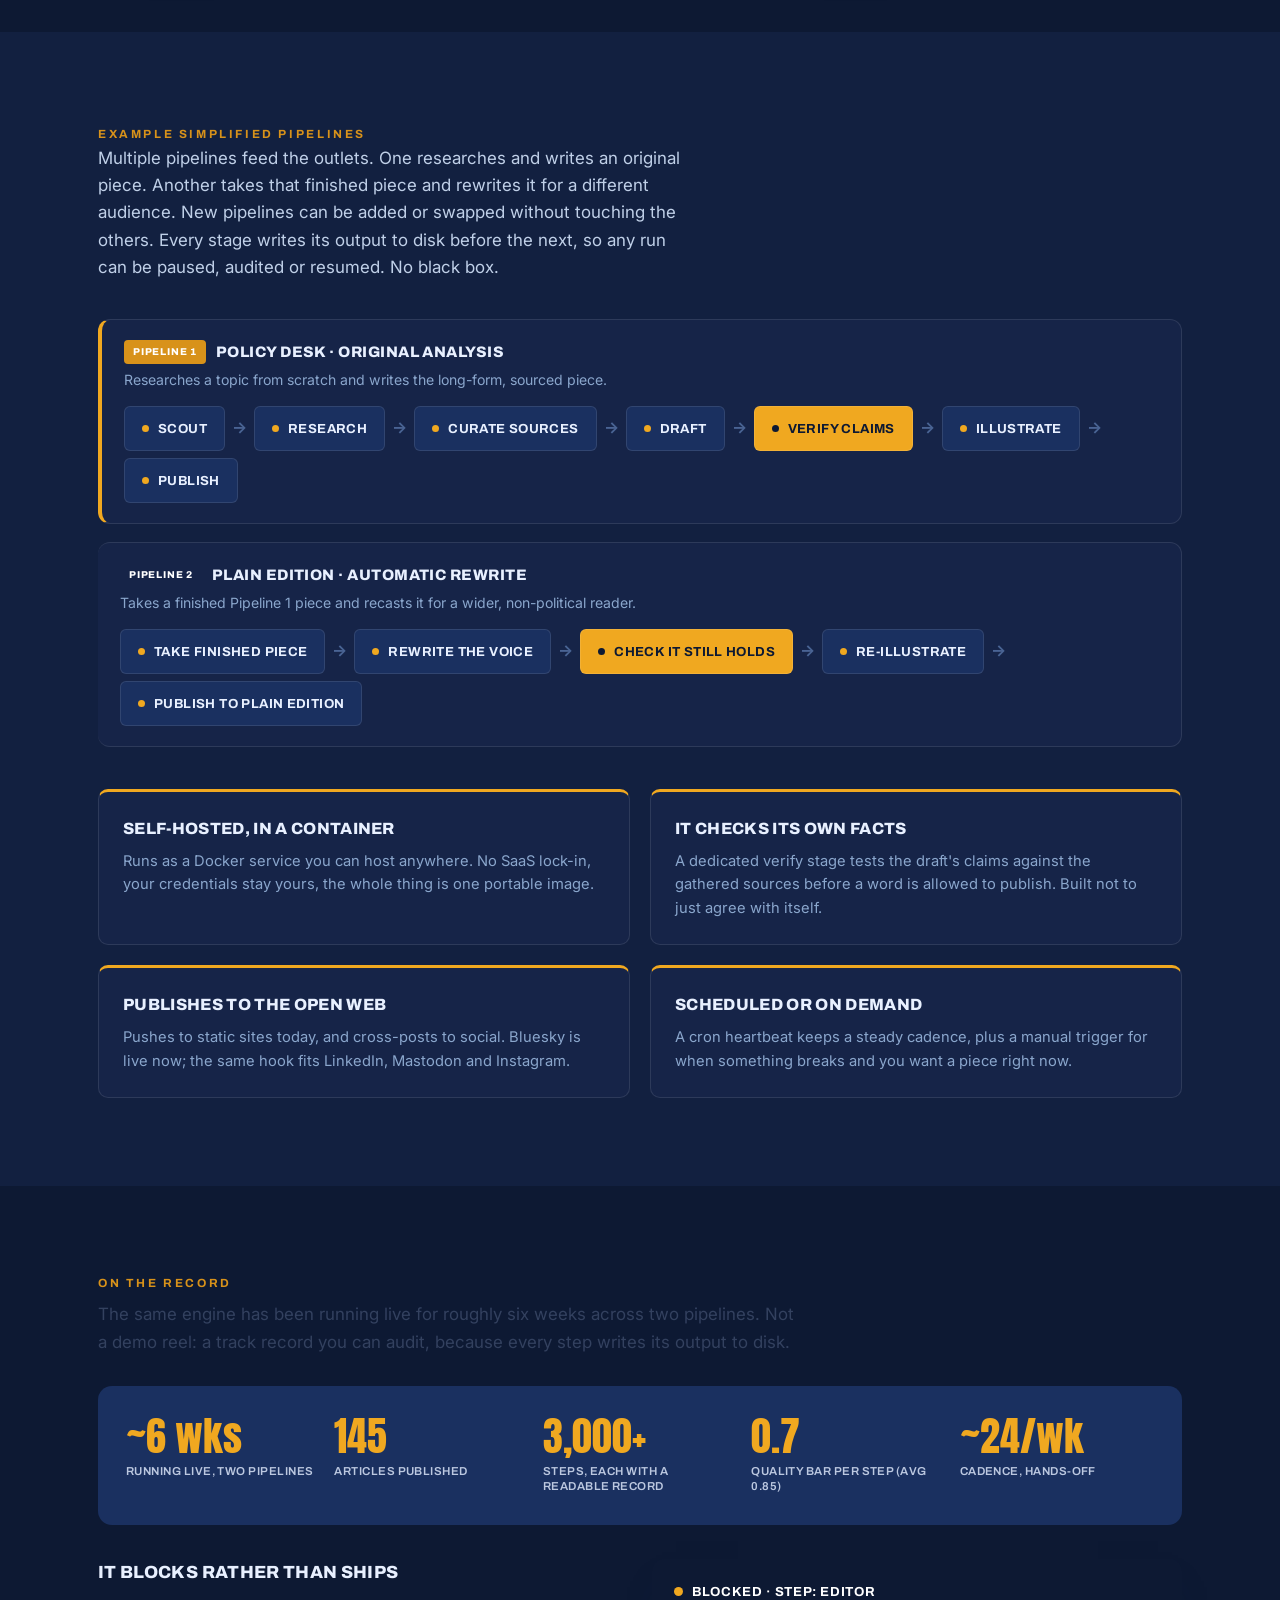
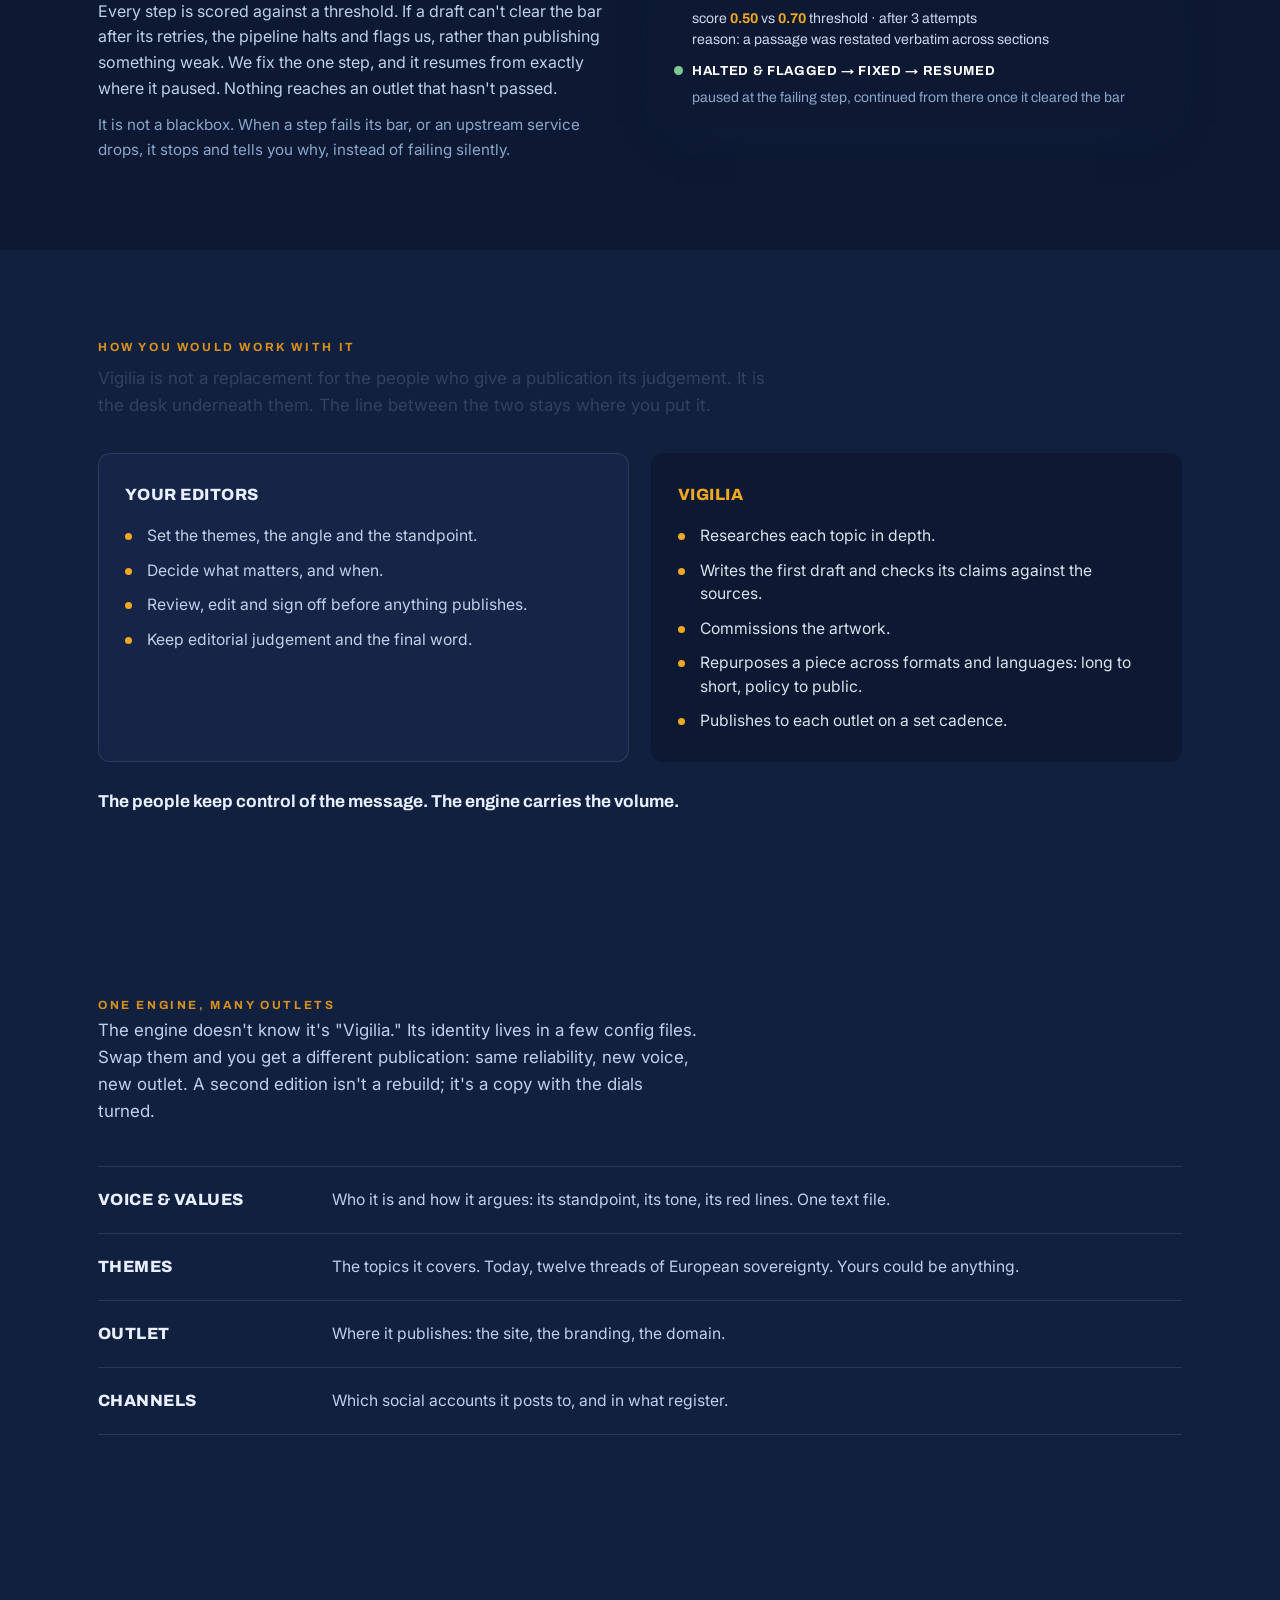
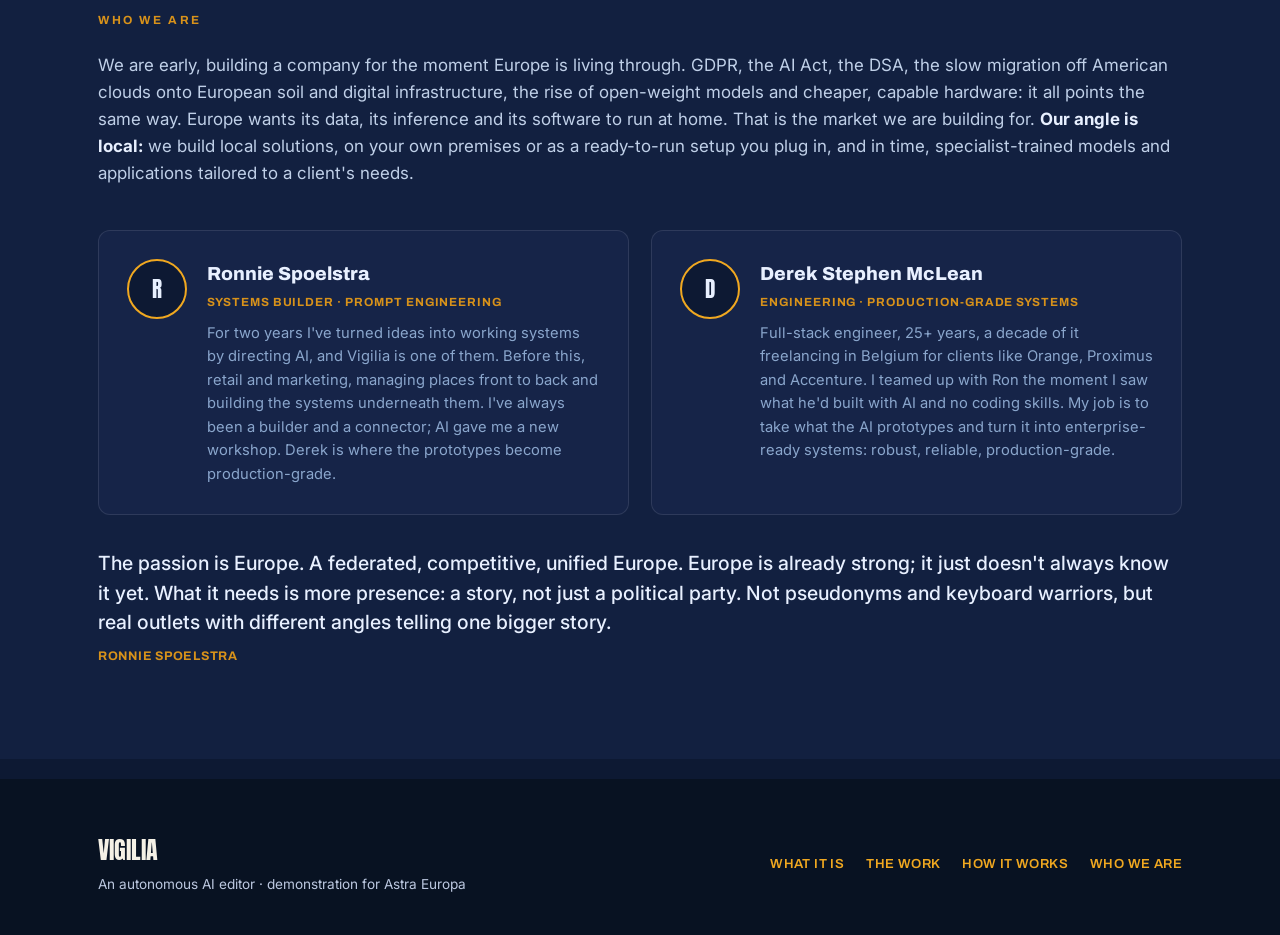
==== commit 891657be: "Rewrite all 6 articles in Astra voice; add constitution piece (article V) - Articles 1–3: voice alre" ====
--- a/index.html
+++ b/index.html
@@ -449,14 +449,14 @@
         <div class="ph" style="background-image:url('images/p1/a-border-is-a-promise.png')"></div>
         <div class="body"><h3>A Border Is a Promise</h3><p>Free movement inside Europe depends on real control at its edge. Order is the precondition for openness.</p><span class="readlink">Read →</span></div>
       </a>
-      <a class="card reveal" href="articles/what-we-inherit-we-owe.html"
-         data-p-href="articles/what-we-inherit-we-owe.html" data-y-href="articles/what-we-inherit-we-owe-youth.html"
+      <a class="card reveal" href="articles/the-constitution-europe-never-wrote.html"
+         data-p-href="articles/the-constitution-europe-never-wrote.html" data-y-href="articles/the-constitution-europe-never-wrote-youth.html"
          data-p-img="images/p1/what-we-inherit-we-owe.jpeg" data-y-img="images/P2/what-we-inherit-we-owe-youth.png"
-         data-p-title="What We Inherit, We Owe" data-y-title="Why your grandparents' language still matters"
-         data-p-sum="A civilisation that forgets where it came from can't decide where it's going. Continuity is direction, not nostalgia."
-         data-y-sum="You belong to your town, your country and Europe at once. None of them cancel the others out.">
+         data-p-title="The Constitution Europe Never Wrote" data-y-title="The constitution Europe never wrote — and still needs"
+         data-p-sum="European power is real. European accountability is not. That is not a technicality — it is a democratic emergency."
+         data-y-sum="The EU has enormous power over your life. Can you name who is responsible for any of it?">
         <div class="ph" style="background-image:url('images/p1/what-we-inherit-we-owe.jpeg')"></div>
-        <div class="body"><h3>What We Inherit, We Owe</h3><p>A civilisation that forgets where it came from can't decide where it's going. Continuity is direction, not nostalgia.</p><span class="readlink">Read →</span></div>
+        <div class="body"><h3>The Constitution Europe Never Wrote</h3><p>European power is real. European accountability is not. That is not a technicality — it is a democratic emergency.</p><span class="readlink">Read →</span></div>
       </a>
       <a class="card reveal" href="articles/clean-and-strong.html"
          data-p-href="articles/clean-and-strong.html" data-y-href="articles/clean-and-strong-youth.html"
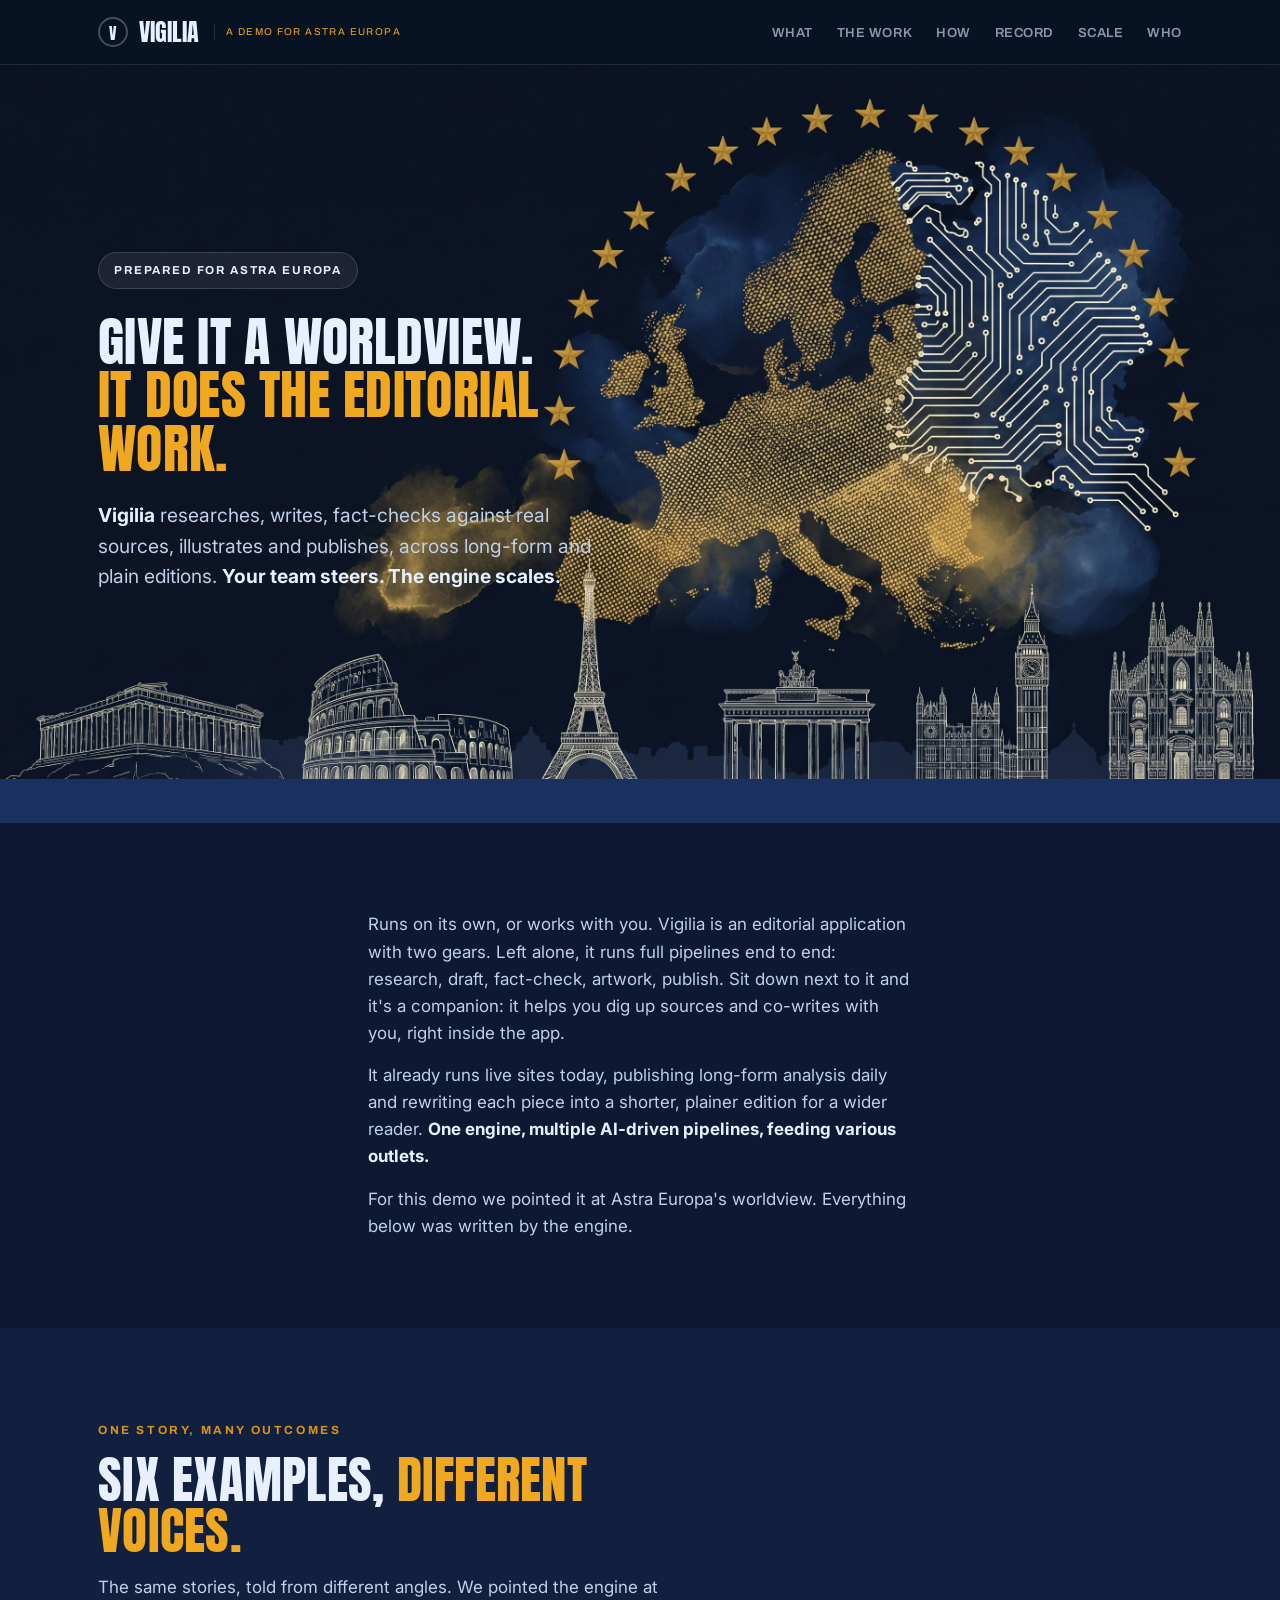
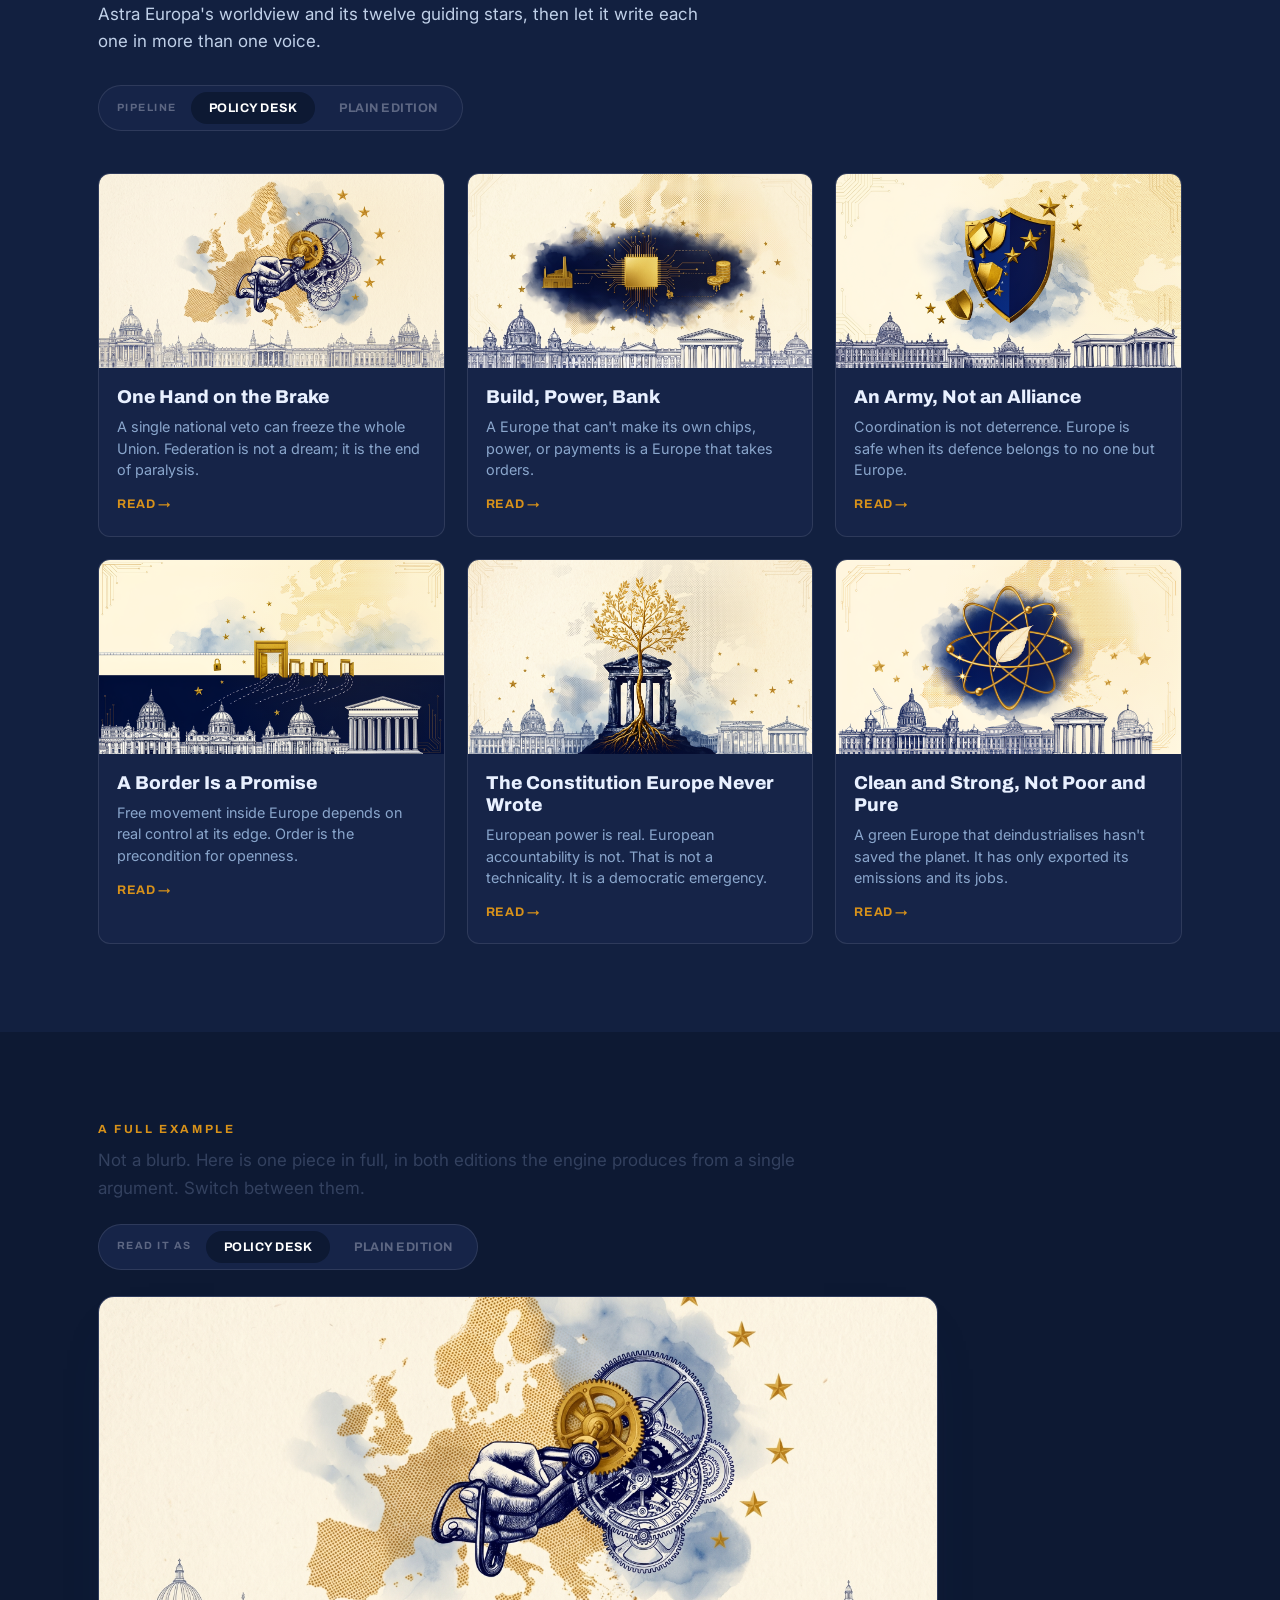
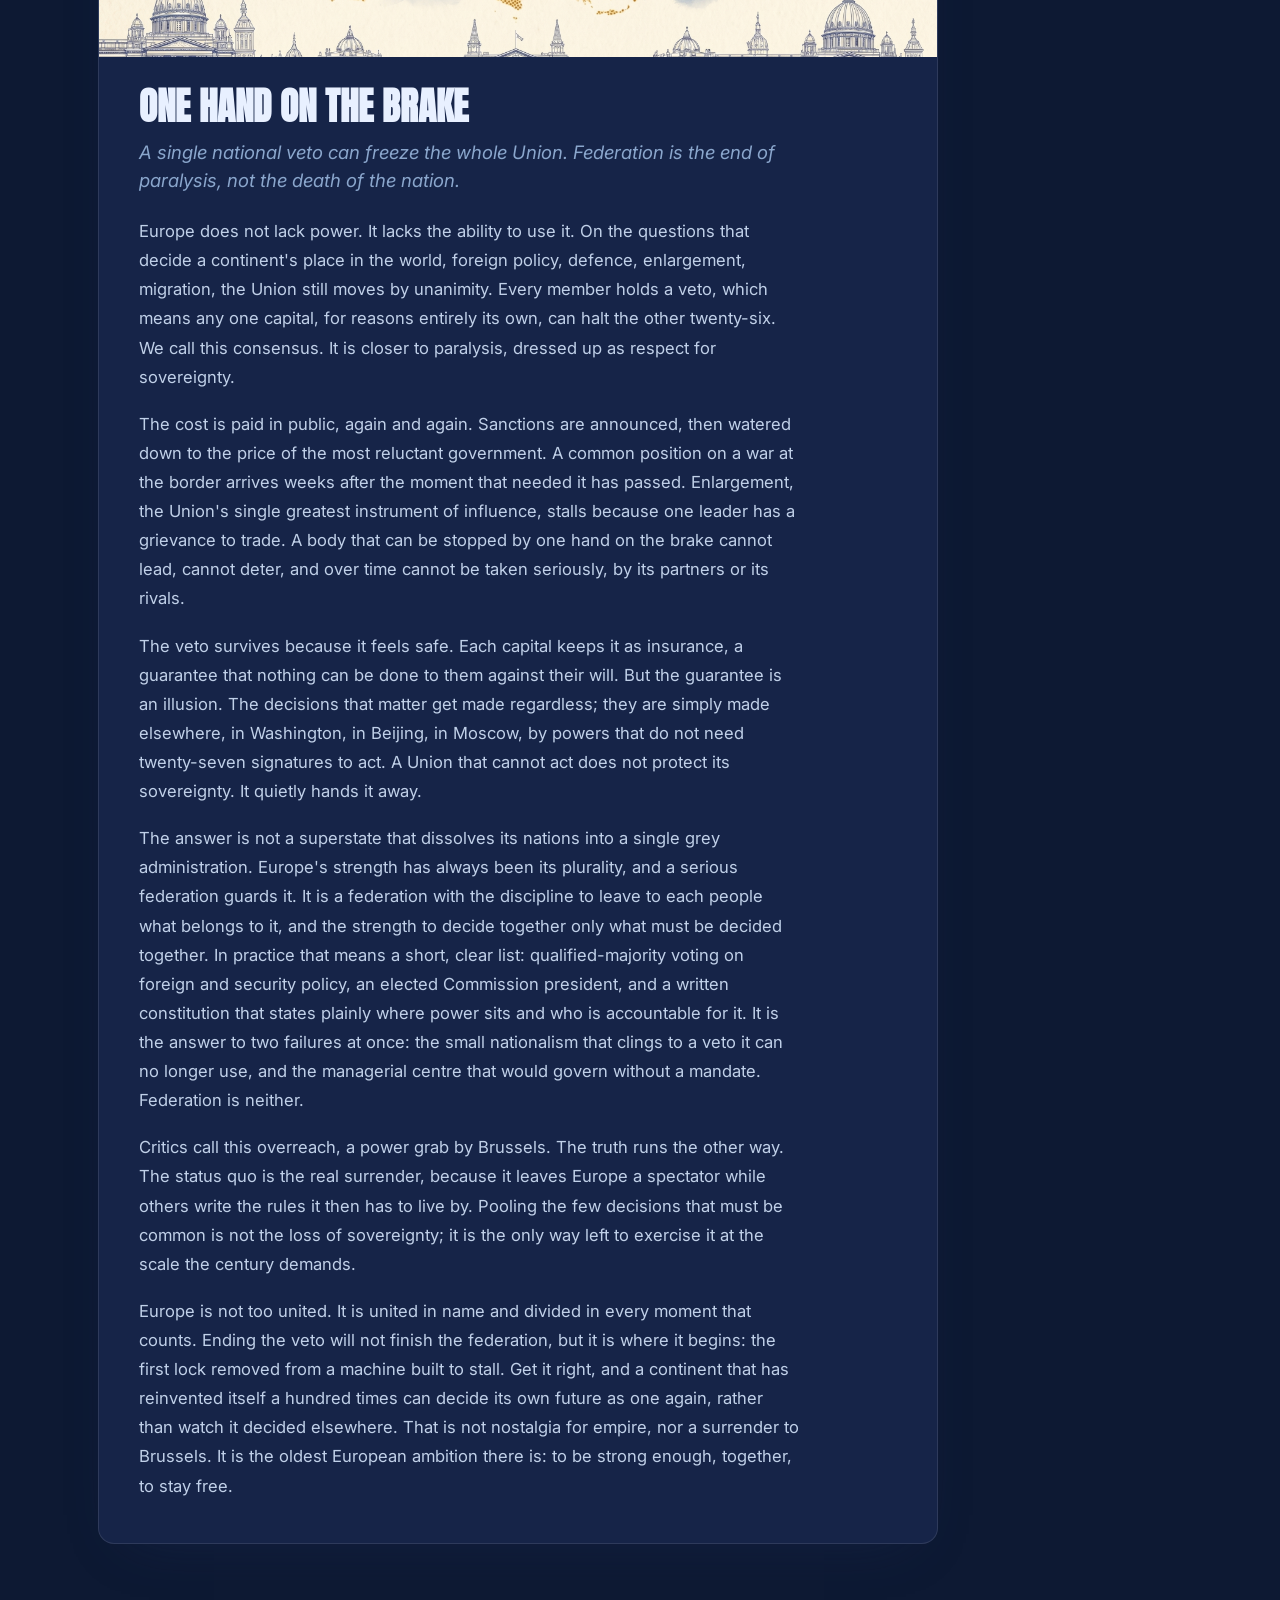
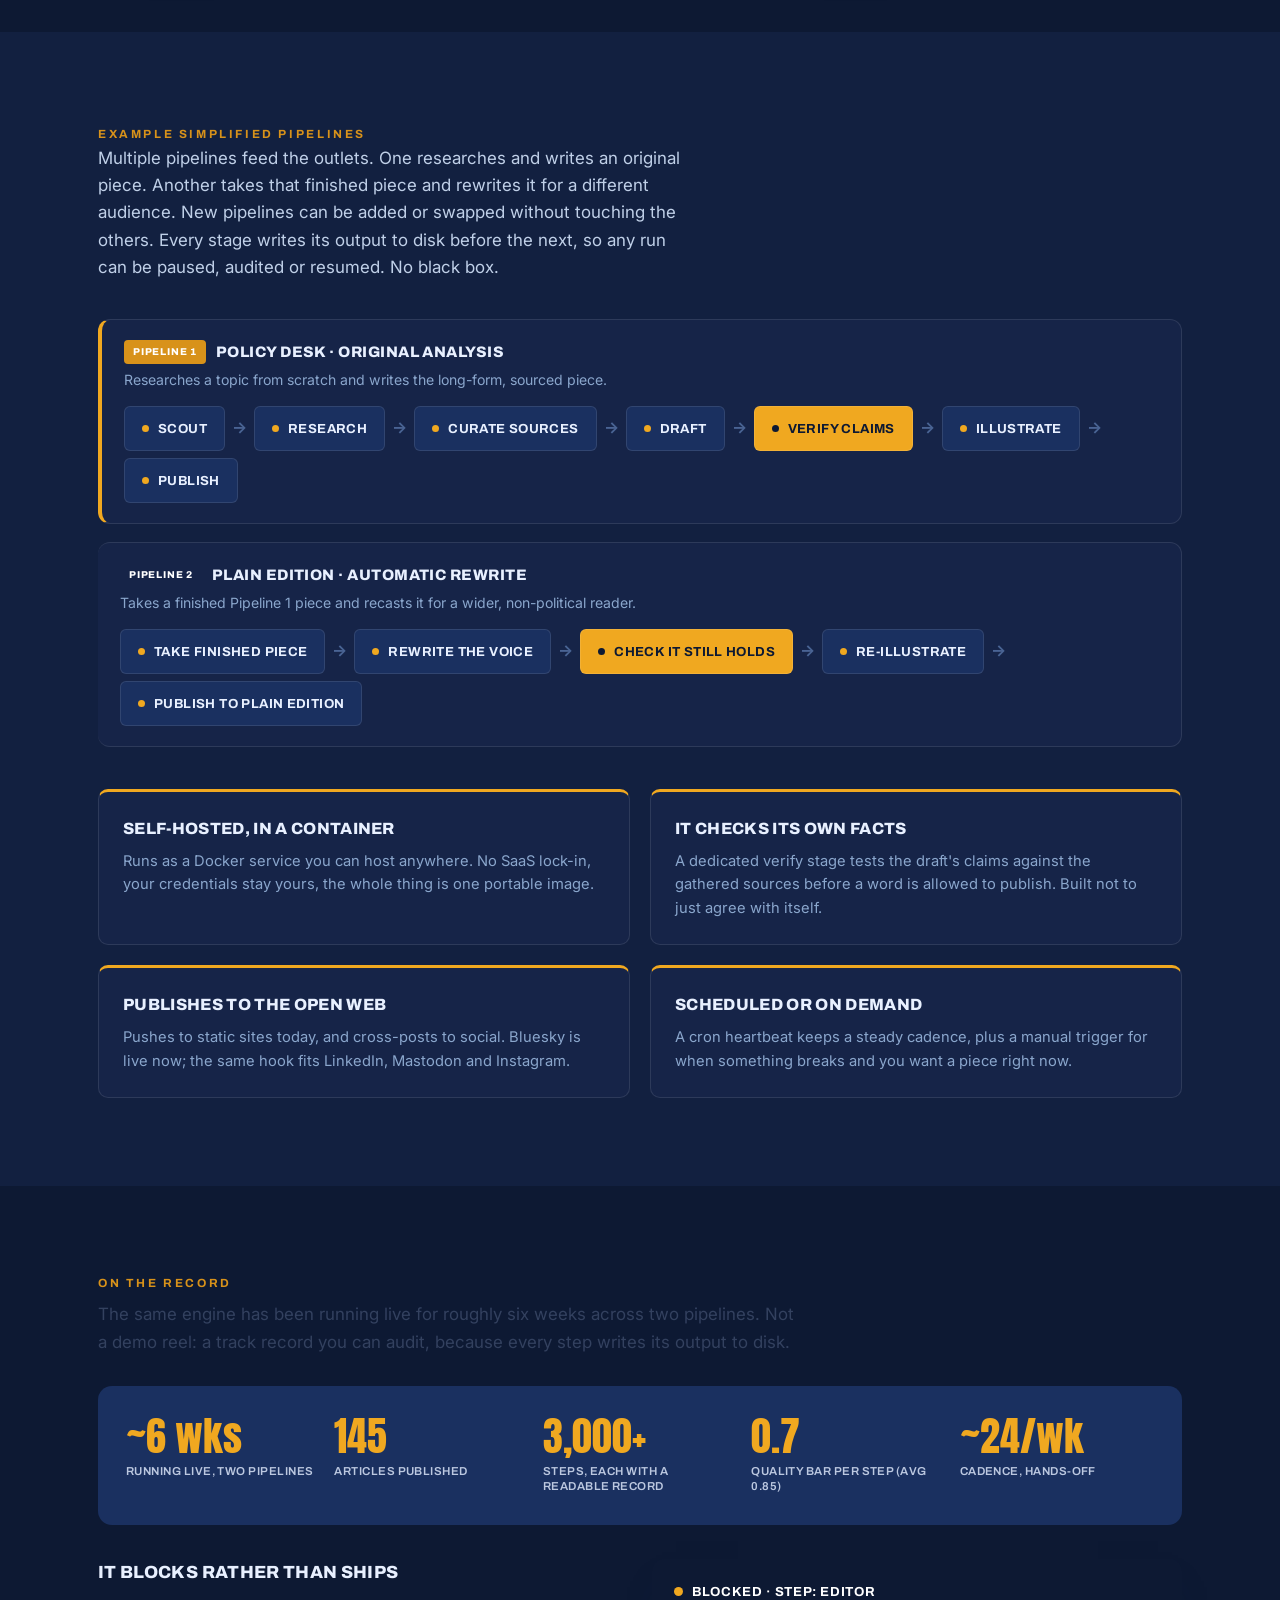
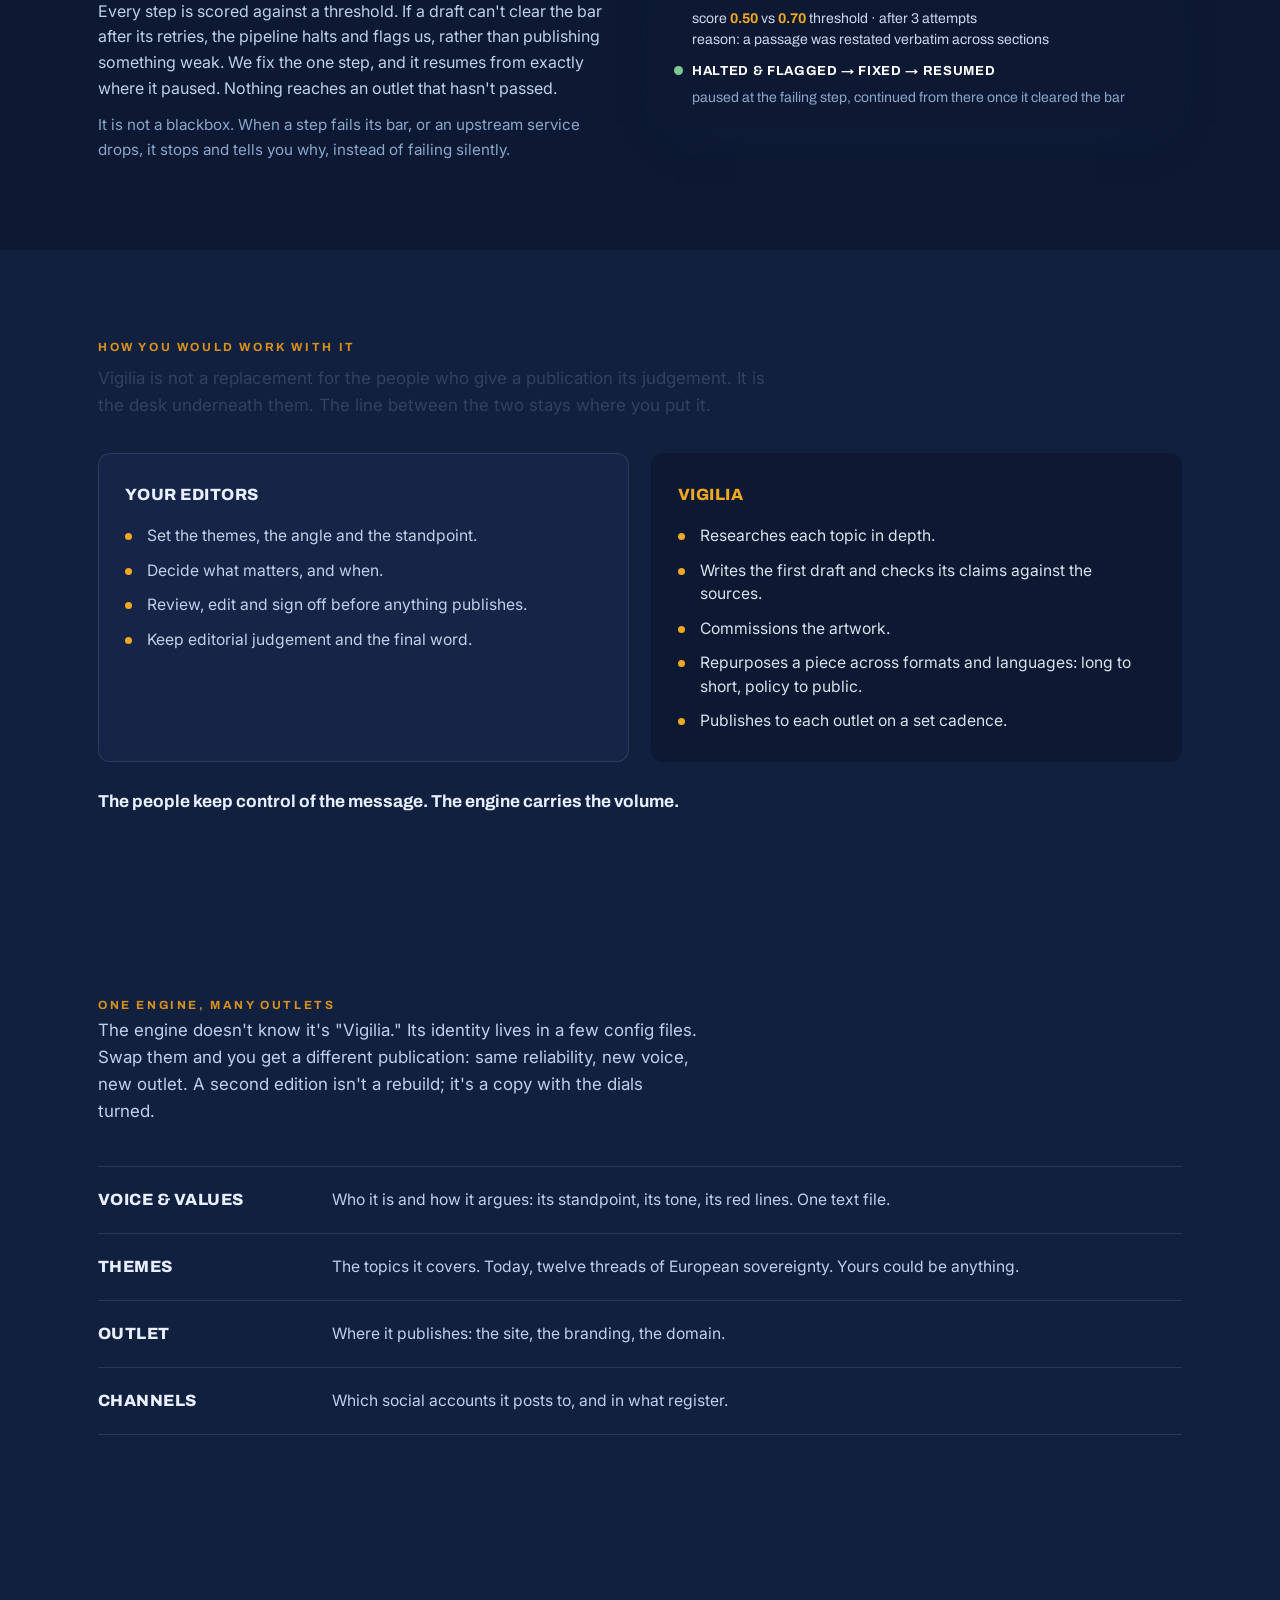
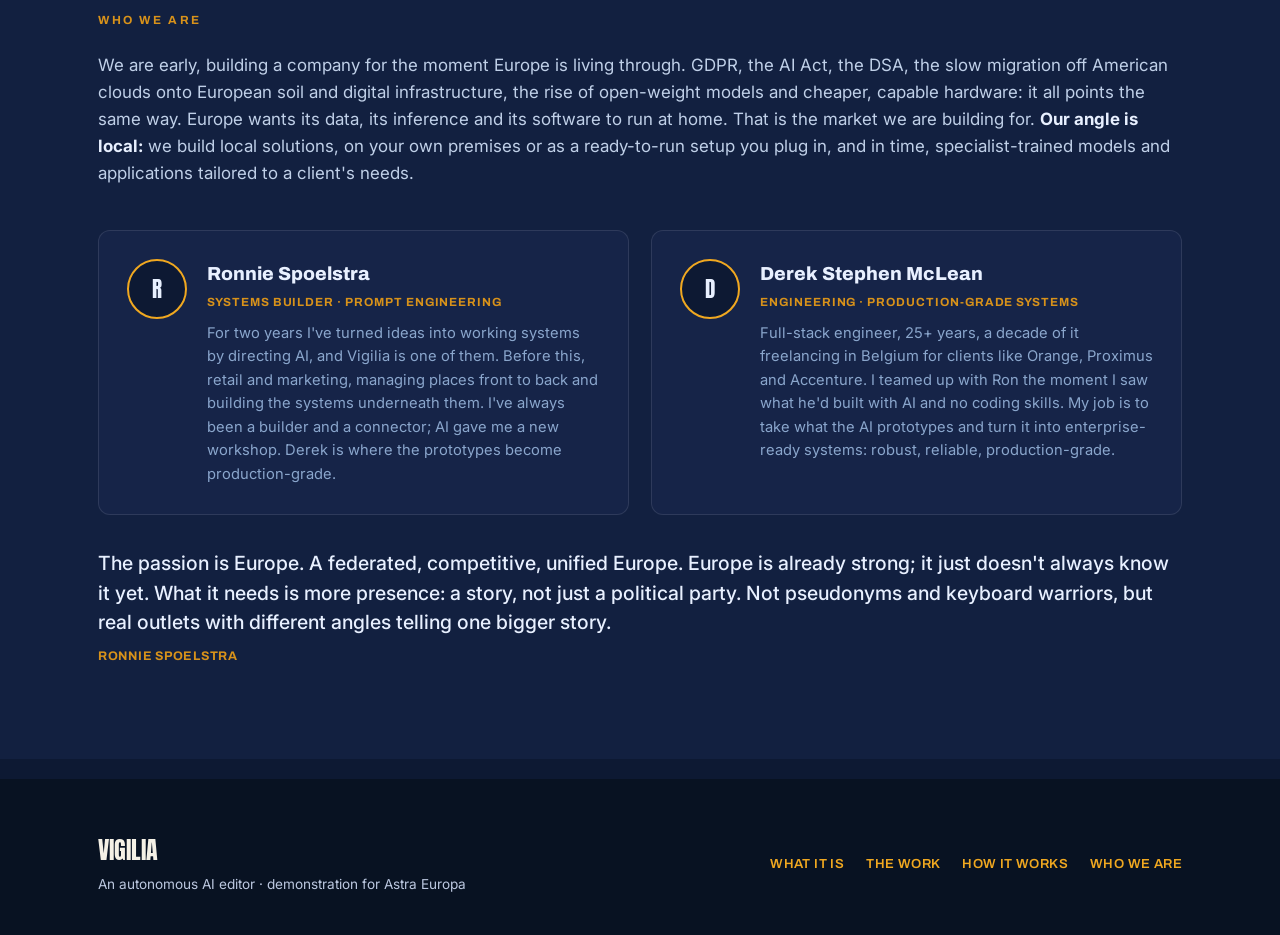
==== commit 9706b55a: "Remove all em dashes; differentiate article 5 plain title - Article 5 plain title: 'The constitution" ====
--- a/index.html
+++ b/index.html
@@ -452,11 +452,11 @@
       <a class="card reveal" href="articles/the-constitution-europe-never-wrote.html"
          data-p-href="articles/the-constitution-europe-never-wrote.html" data-y-href="articles/the-constitution-europe-never-wrote-youth.html"
          data-p-img="images/p1/what-we-inherit-we-owe.jpeg" data-y-img="images/P2/what-we-inherit-we-owe-youth.png"
-         data-p-title="The Constitution Europe Never Wrote" data-y-title="The constitution Europe never wrote — and still needs"
-         data-p-sum="European power is real. European accountability is not. That is not a technicality — it is a democratic emergency."
+         data-p-title="The Constitution Europe Never Wrote" data-y-title="Who actually runs Europe?"
+         data-p-sum="European power is real. European accountability is not. That is not a technicality. It is a democratic emergency."
          data-y-sum="The EU has enormous power over your life. Can you name who is responsible for any of it?">
         <div class="ph" style="background-image:url('images/p1/what-we-inherit-we-owe.jpeg')"></div>
-        <div class="body"><h3>The Constitution Europe Never Wrote</h3><p>European power is real. European accountability is not. That is not a technicality — it is a democratic emergency.</p><span class="readlink">Read →</span></div>
+        <div class="body"><h3>The Constitution Europe Never Wrote</h3><p>European power is real. European accountability is not. That is not a technicality. It is a democratic emergency.</p><span class="readlink">Read →</span></div>
       </a>
       <a class="card reveal" href="articles/clean-and-strong.html"
          data-p-href="articles/clean-and-strong.html" data-y-href="articles/clean-and-strong-youth.html"
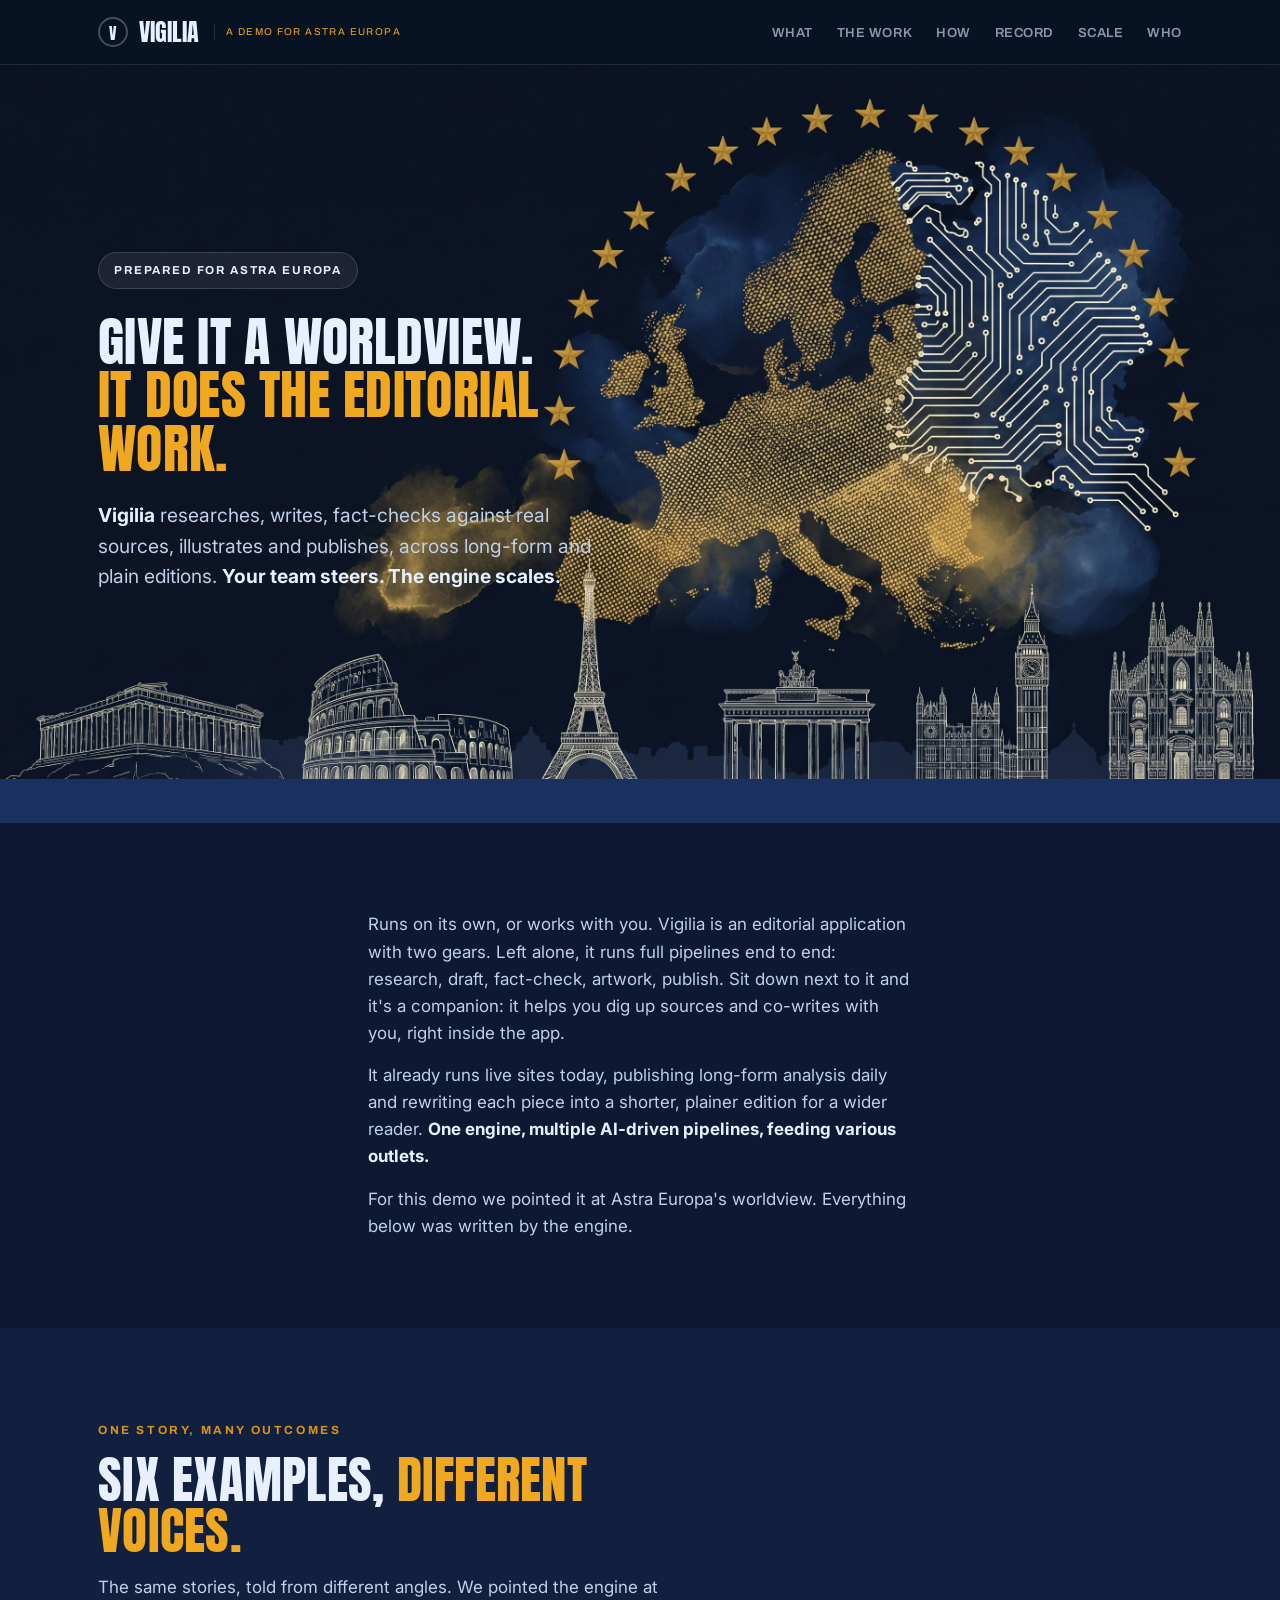
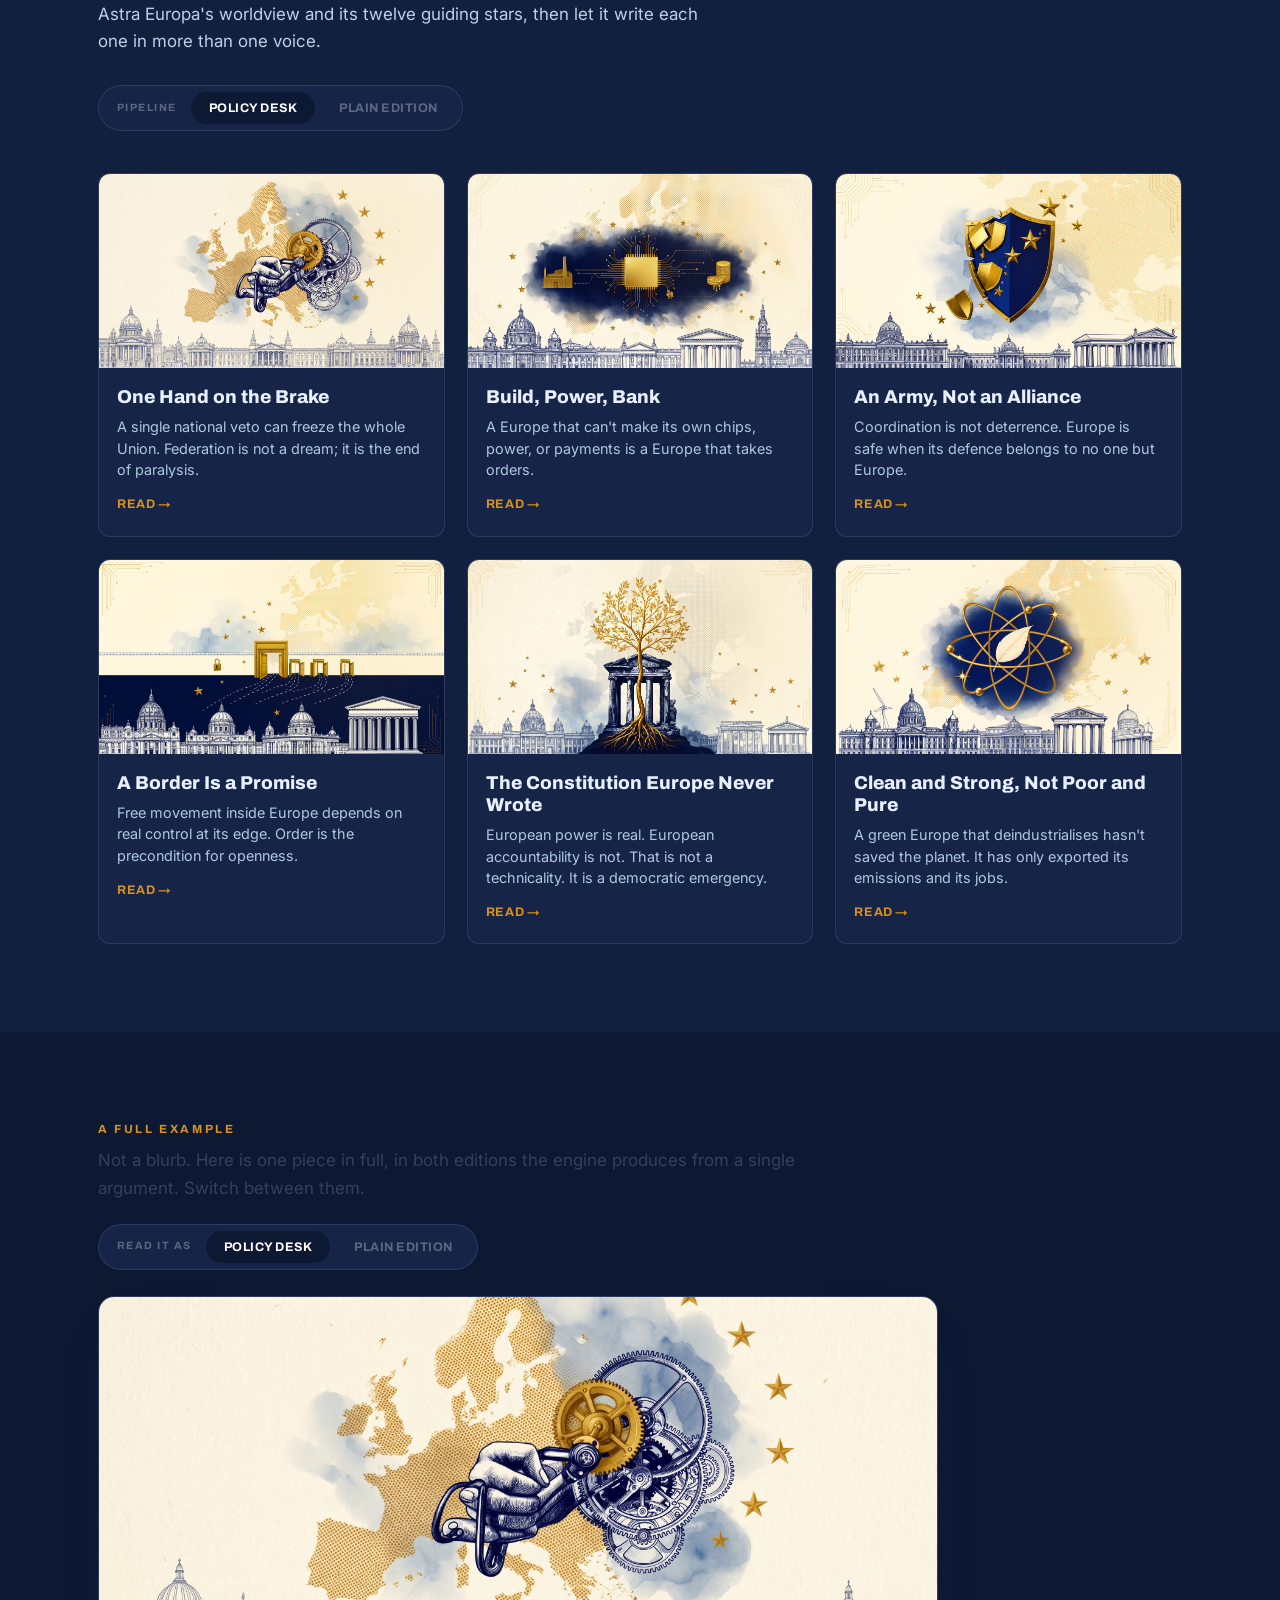
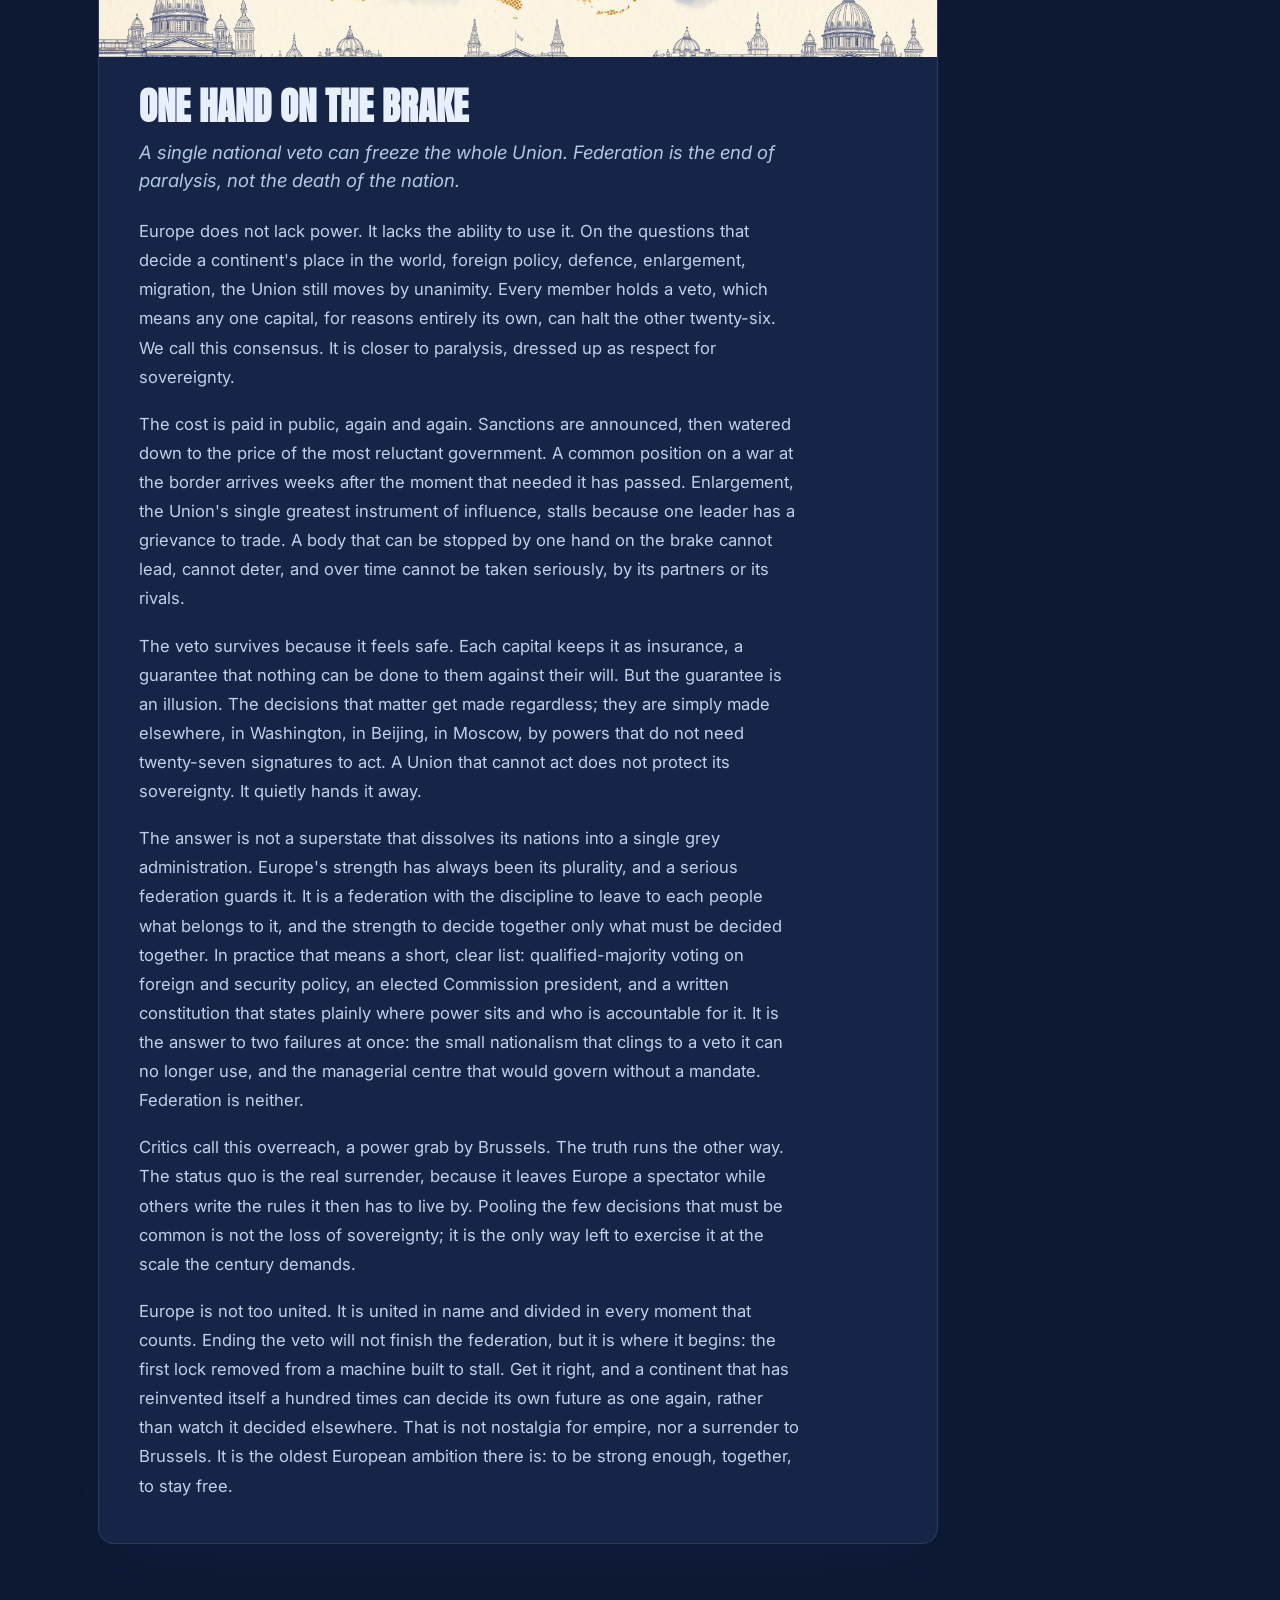
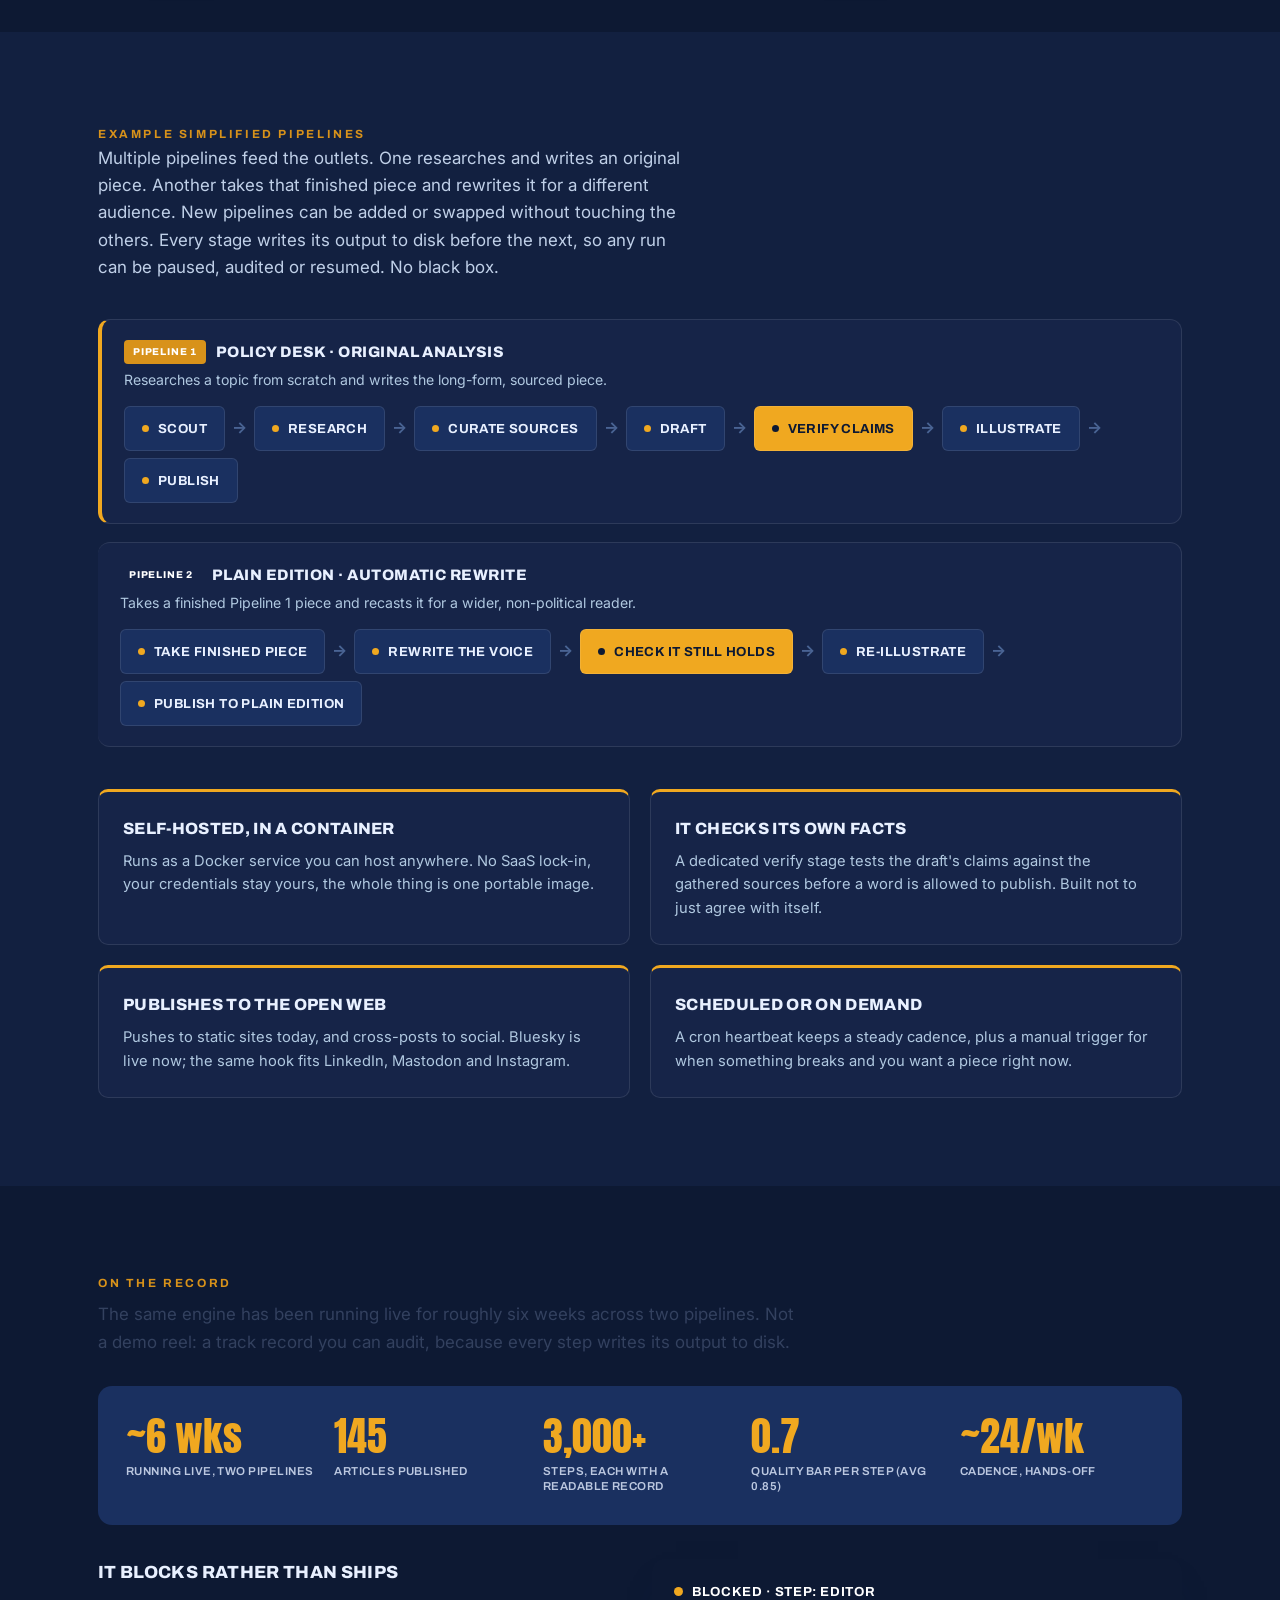
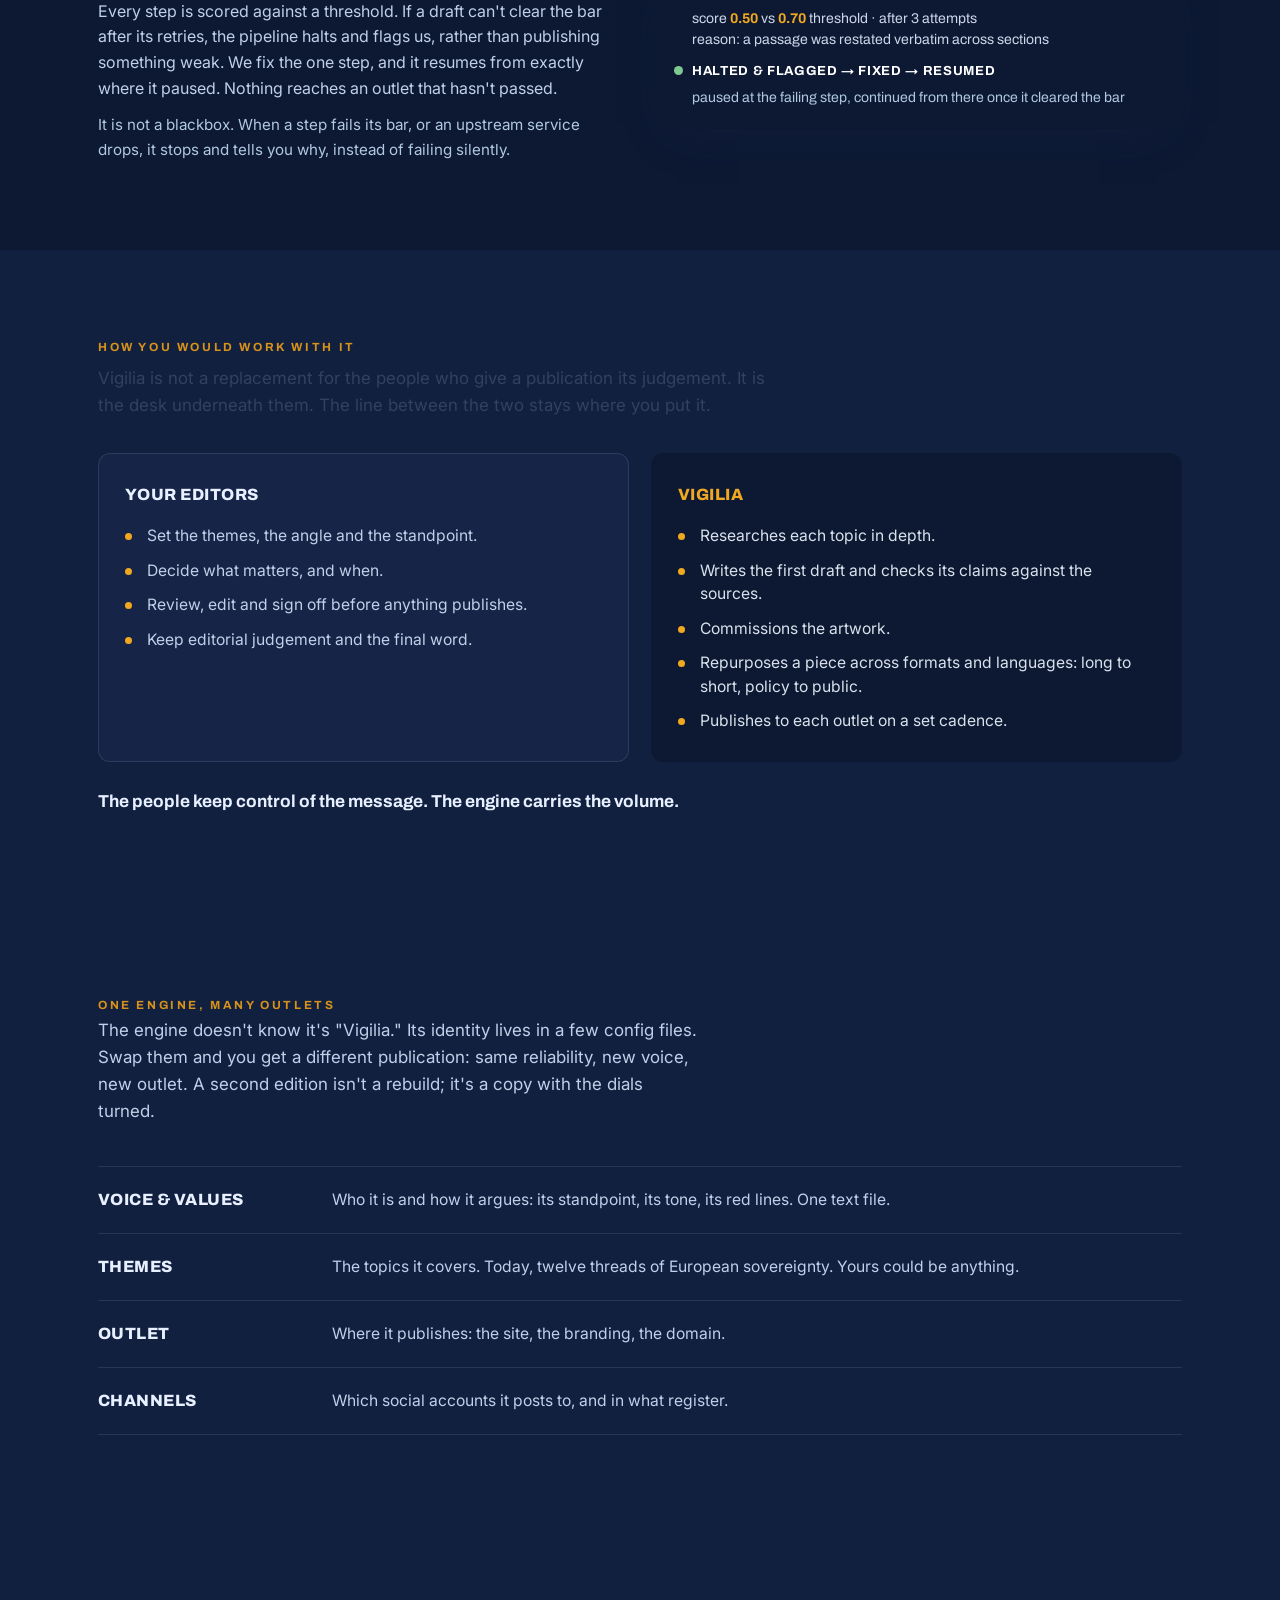
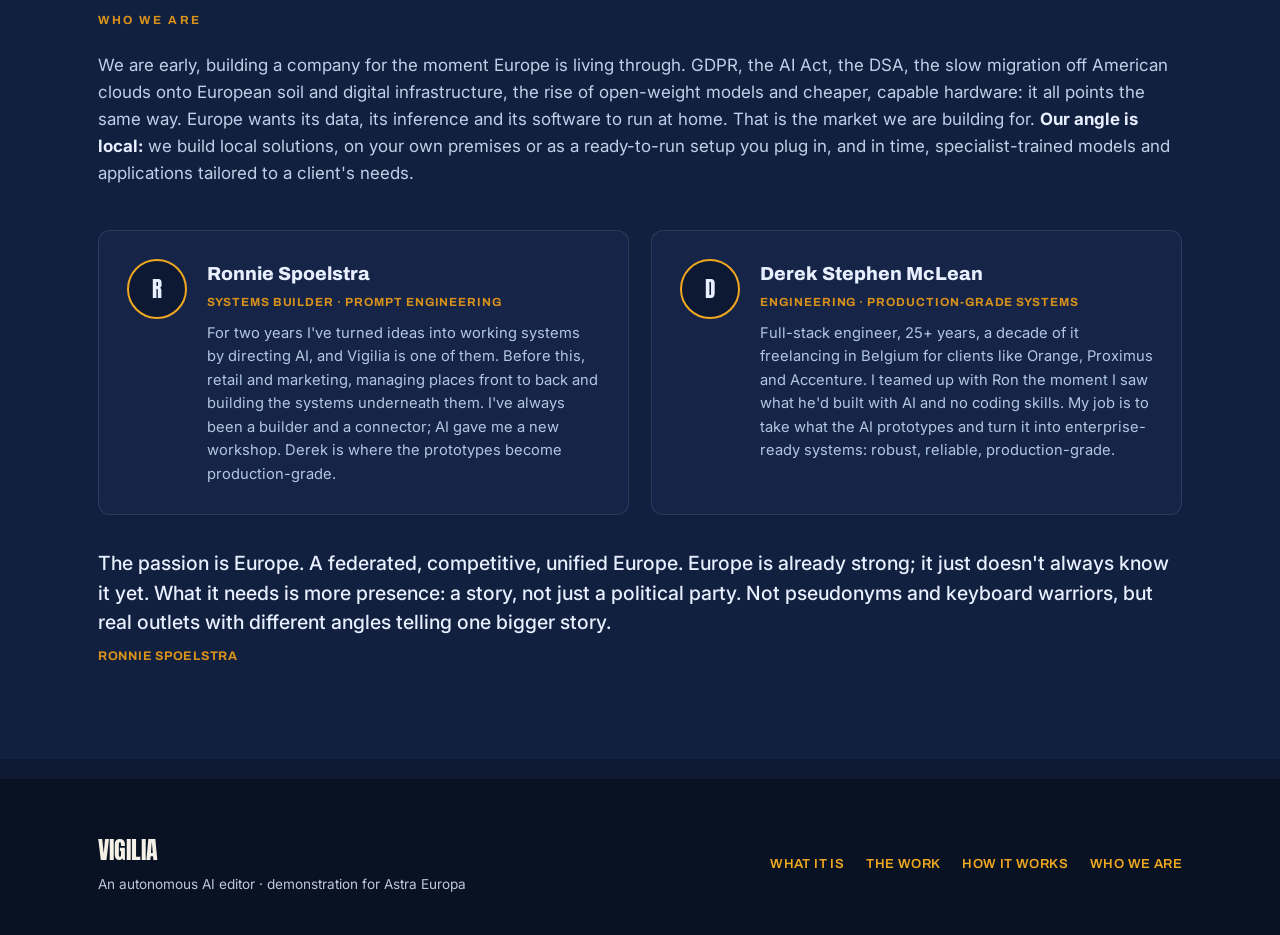
==== commit ebf8391e: "Improve text contrast: bump muted text from #8aa6cc to #b0c8e0 Secondary paragraph and description t" ====
--- a/index.html
+++ b/index.html
@@ -79,7 +79,7 @@
   .herologo{background:var(--navy-2);border-radius:18px;padding:40px;display:grid;place-items:center;min-height:240px;box-shadow:0 18px 40px -22px rgba(20,34,68,.55)}
   .herologo img{width:200px;max-width:100%;height:auto;display:block}
   .herologo.noimg img{display:none}
-  .herologo.noimg::after{content:"Drop the Astra logo at images/astra-europa-logo.png";color:#8aa6cc;font-family:var(--cond);font-weight:600;font-size:.78rem;text-align:center;line-height:1.5}
+  .herologo.noimg::after{content:"Drop the Astra logo at images/astra-europa-logo.png";color:#b0c8e0;font-family:var(--cond);font-weight:600;font-size:.78rem;text-align:center;line-height:1.5}
   @media(max-width:820px){
     .herogrid{grid-template-columns:1fr;gap:28px;justify-items:start}
     .herologo{width:100%;max-width:260px;min-height:auto;padding:30px}
@@ -218,7 +218,7 @@
   .rec-log .logline:first-child{margin-top:0}
   .rec-log .logrow{font-size:.88rem;color:#cdd6ea;padding-left:18px;line-height:1.5}
   .rec-log .logrow b{color:var(--gold)}
-  .rec-log .logrow.muted2{color:#8aa6cc}
+  .rec-log .logrow.muted2{color:#b0c8e0}
   .dotr{width:9px;height:9px;border-radius:50%;display:inline-block;flex:none}
   .dotr.block{background:var(--gold)}
   .dotr.fix{background:#7ec98f}
@@ -303,27 +303,27 @@
   .lead p{color:#c0d0e8}
   .lead b{color:#e8f0ff}
   .ribbon{background:#1a3060}
-  .stat .l{color:#8aa6cc}
+  .stat .l{color:#b0c8e0}
   .card{background:#162448;border-color:rgba(255,255,255,.1)}
   .card h3{color:#e8f0ff}
-  .card p{color:#8aa6cc}
+  .card p{color:#b0c8e0}
   .modeswitch{background:#162448;border-color:rgba(255,255,255,.1)}
-  .ms-label{color:#8aa6cc}
+  .ms-label{color:#b0c8e0}
   .swap{border-color:rgba(255,255,255,.1)}
   .panel.p2{background:#162448}
   .panel.p2 h4{color:#e8f0ff}
   .panel.p2 .ex{color:#c0d0e8}
-  .swap-note{color:#8aa6cc}
+  .swap-note{color:#b0c8e0}
   .swap-note b{color:#e8f0ff}
   .prow{background:#162448;border-color:rgba(255,255,255,.1)}
   .prow .ptitle{color:#e8f0ff}
-  .prow .pdesc{color:#8aa6cc}
+  .prow .pdesc{color:#b0c8e0}
   .step{background:#1a3060;border-color:rgba(255,255,255,.1);color:#e8f0ff}
   .step.key{background:var(--gold);color:var(--navy)}
   .step.key .dot{background:var(--navy)}
   .tech{background:#162448;border-color:rgba(255,255,255,.1);border-top-color:var(--gold)}
   .tech h4{color:#e8f0ff}
-  .tech p{color:#8aa6cc}
+  .tech p{color:#b0c8e0}
   .rolecol{background:#162448;border-color:rgba(255,255,255,.1)}
   .rolecol h3{color:#e8f0ff}
   .rolecol li{color:#c0d0e8}
@@ -331,11 +331,11 @@
   .statband{background:#1a3060}
   .rec-copy h3{color:#e8f0ff}
   .rec-copy p{color:#c0d0e8}
-  .rec-copy .muted2{color:#8aa6cc}
+  .rec-copy .muted2{color:#b0c8e0}
   .sm-toggle{background:#162448;border-color:rgba(255,255,255,.1)}
   .reader{background:#162448;border-color:rgba(255,255,255,.1)}
   .reader .rtitle{color:#e8f0ff}
-  .reader .rstand{color:#8aa6cc}
+  .reader .rstand{color:#b0c8e0}
   .reader .rbody p{color:#c0d0e8}
   .scale-rows{border-color:rgba(255,255,255,.1)}
   .srow{border-color:rgba(255,255,255,.1)}
@@ -344,7 +344,7 @@
   .imagine{background:#1a3060}
   .member{background:#162448;border-color:rgba(255,255,255,.1)}
   .member h4{color:#e8f0ff}
-  .member p{color:#8aa6cc}
+  .member p{color:#b0c8e0}
   .member .av{background:var(--navy);border-color:var(--gold);color:#e8f0ff}
   .vision h3{color:#e8f0ff}
   .vision p{color:#c0d0e8}
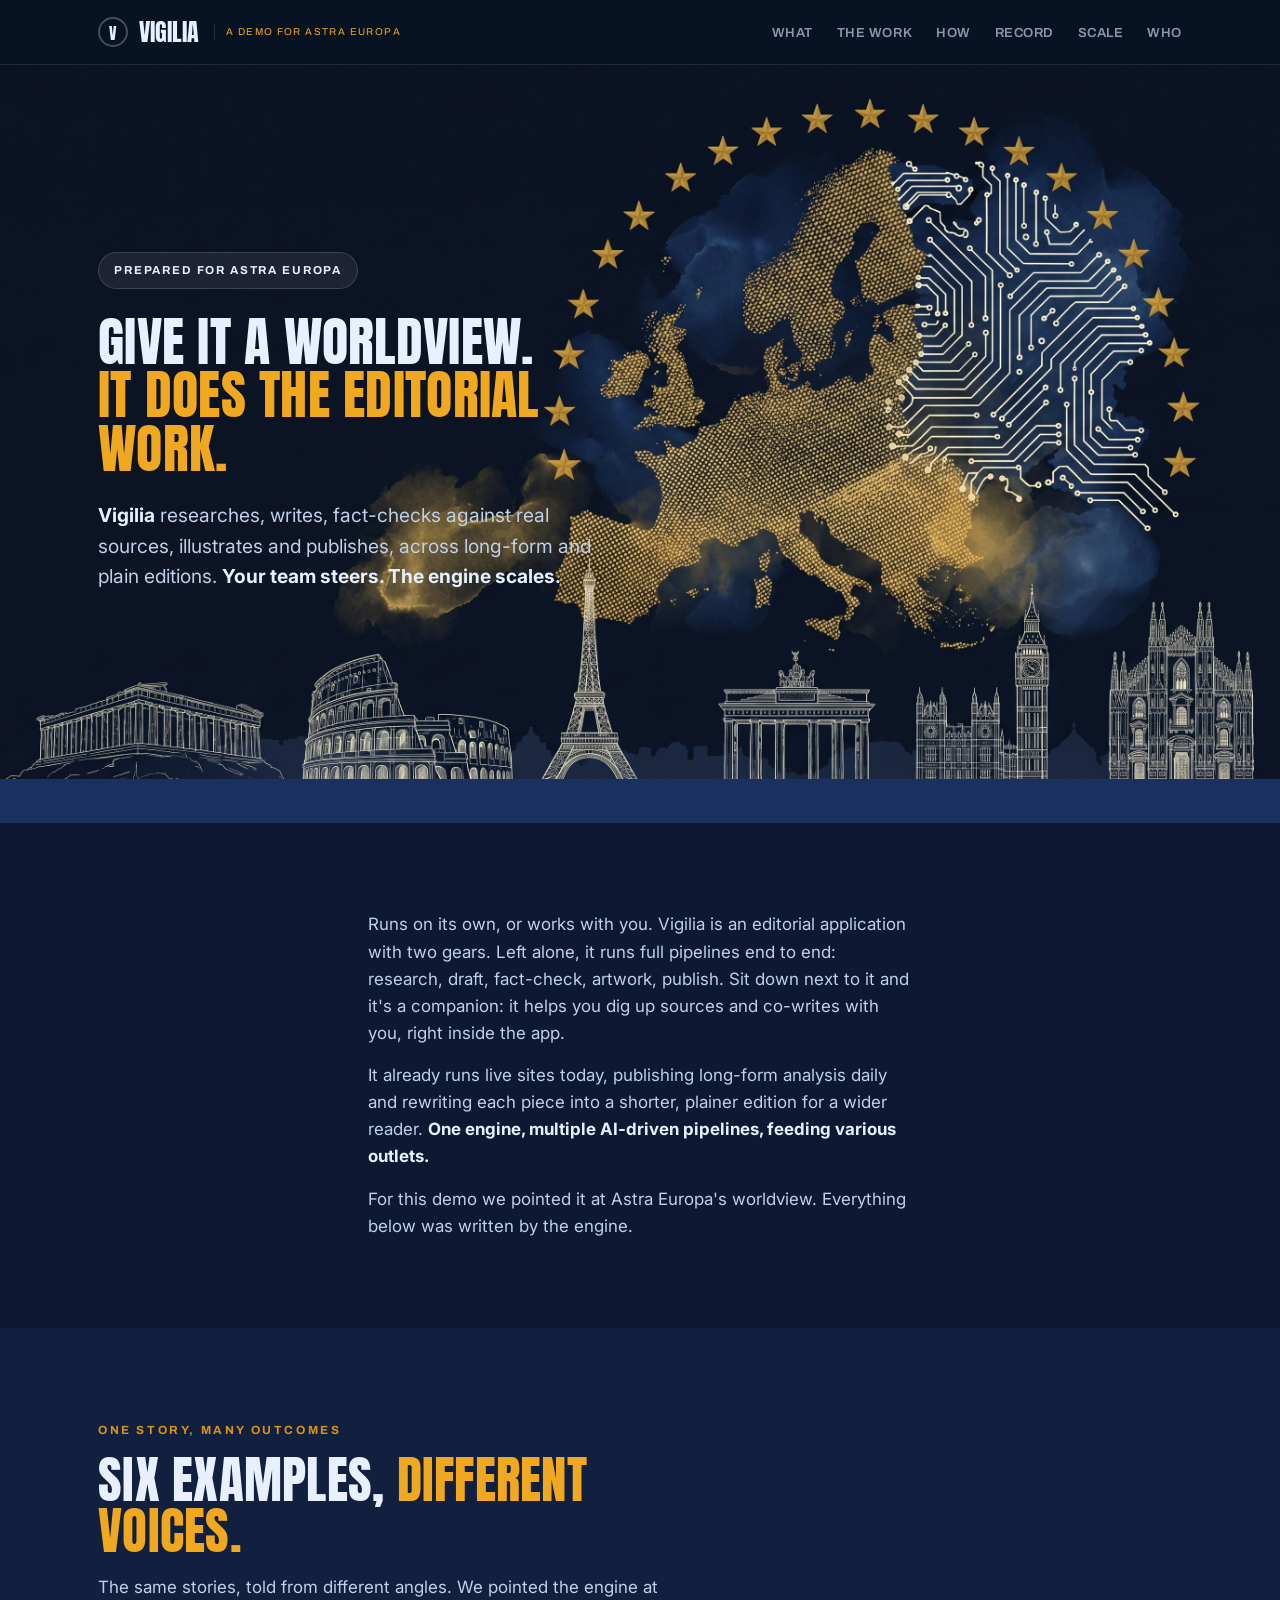
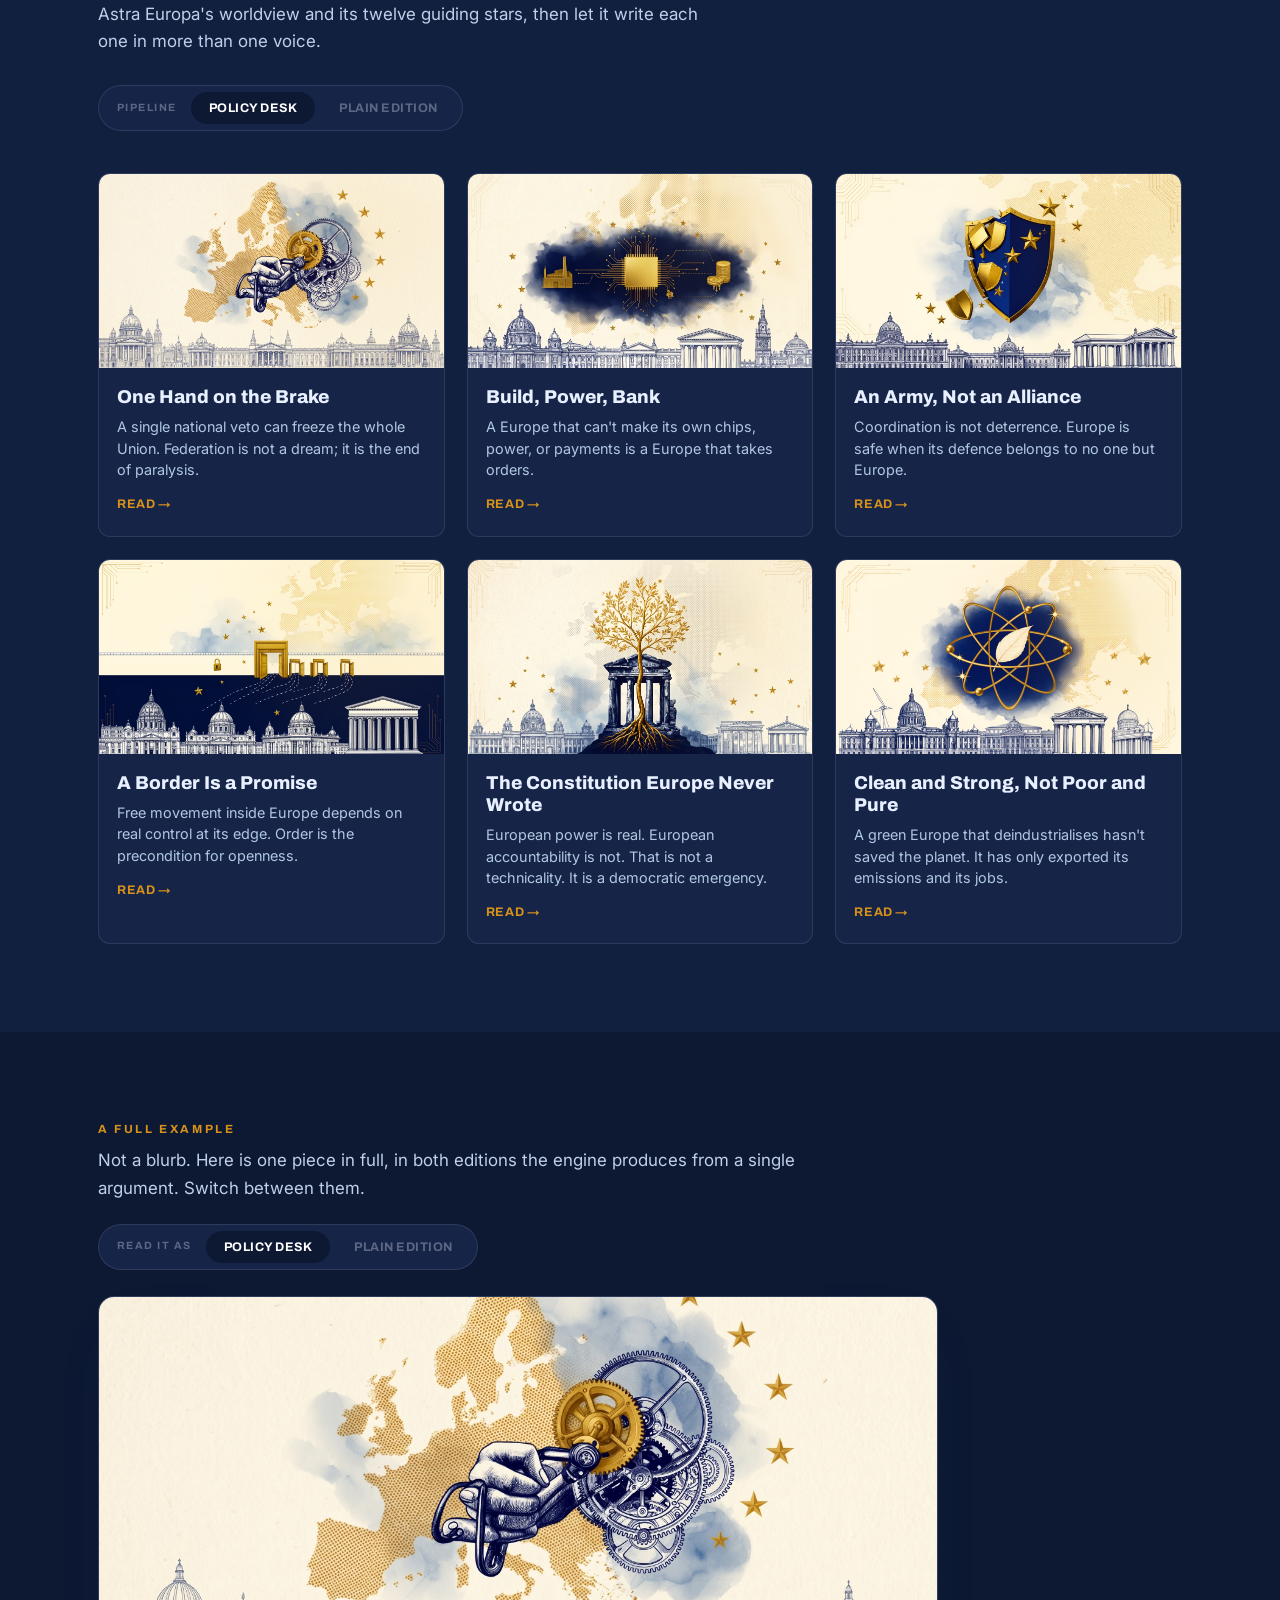
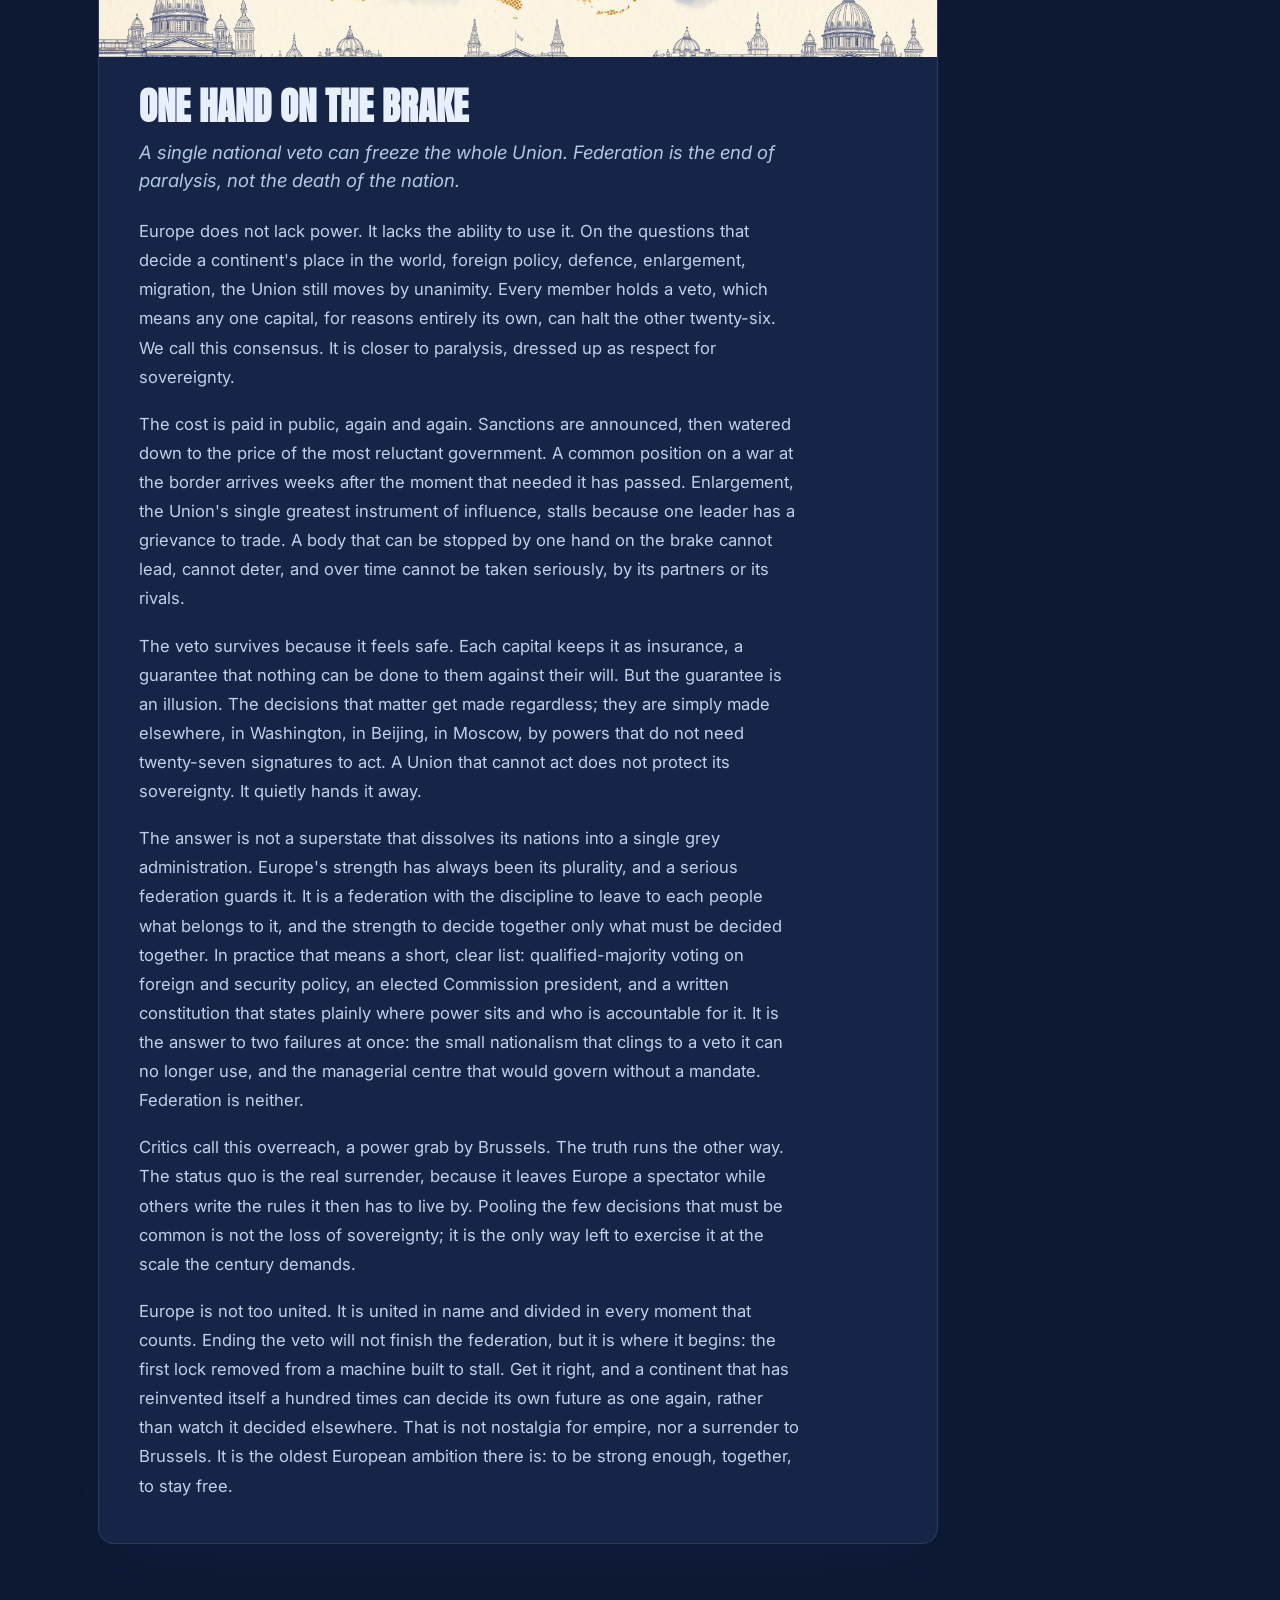
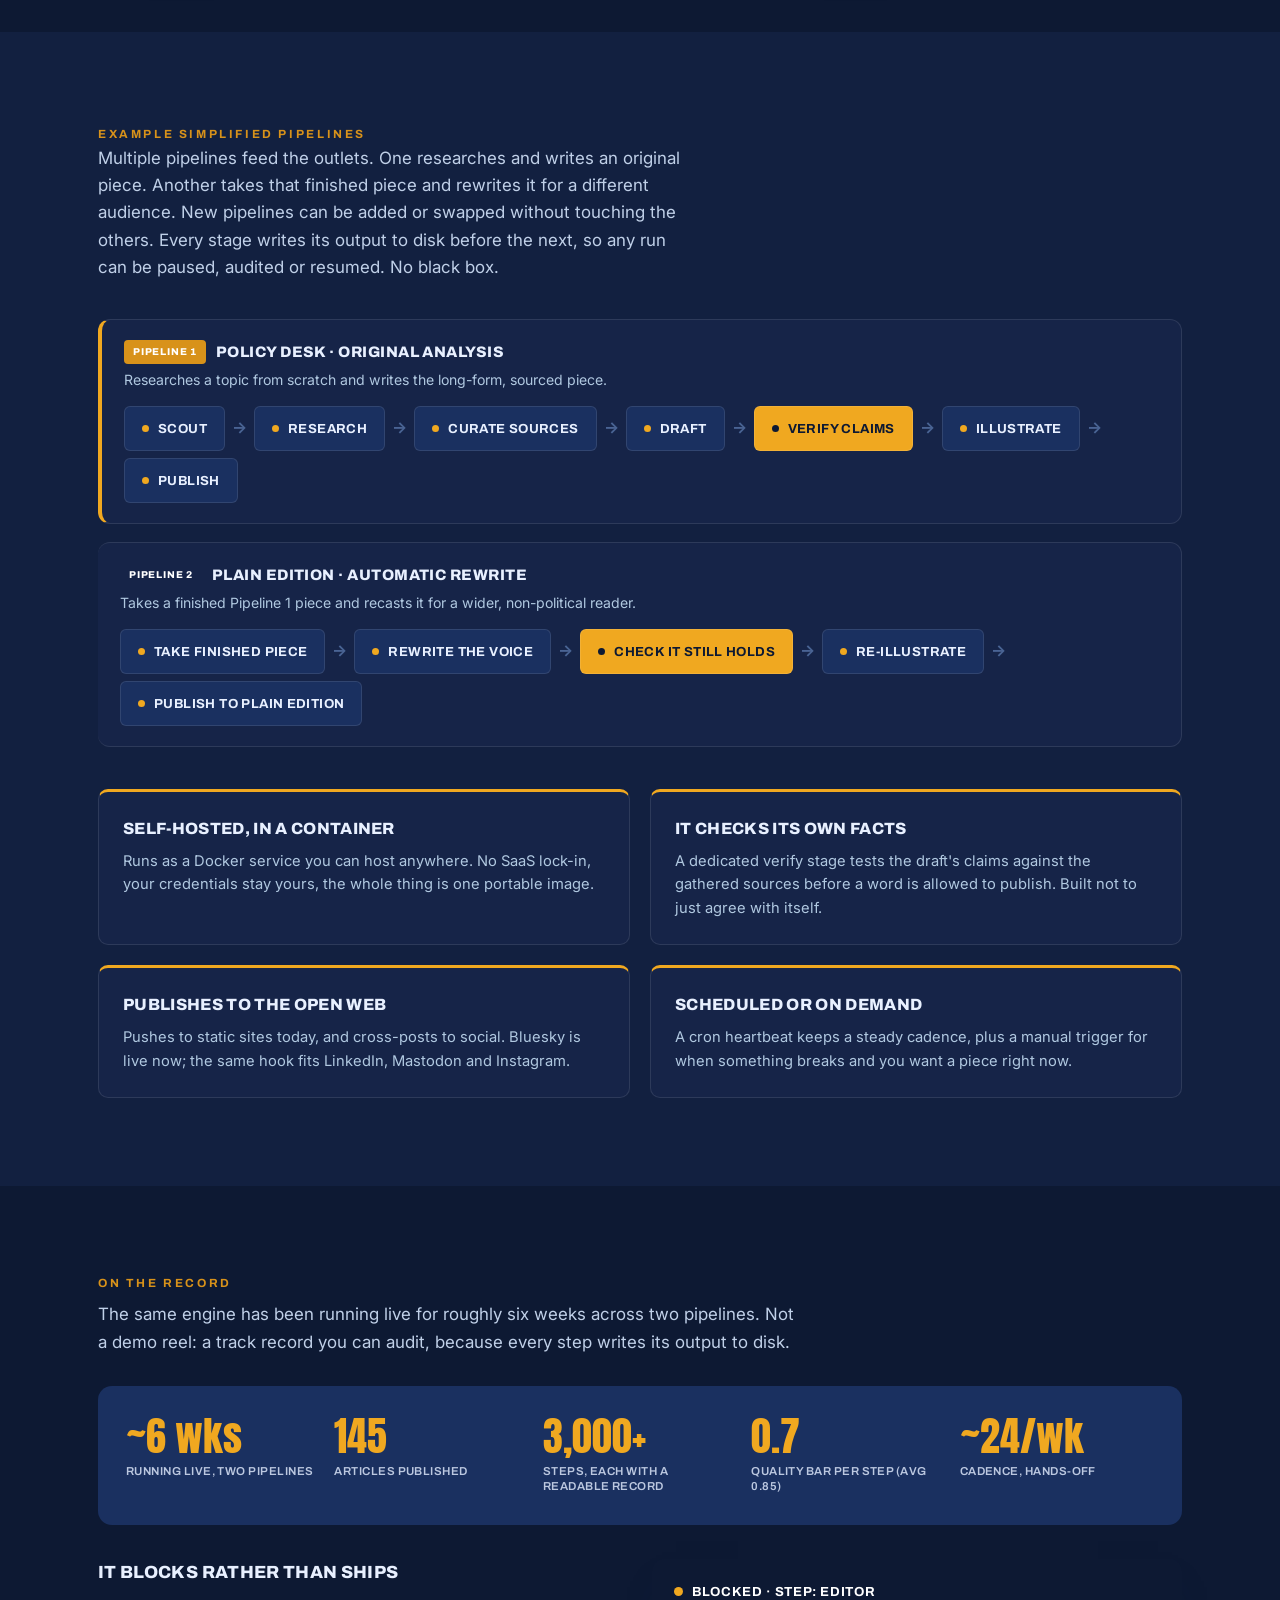
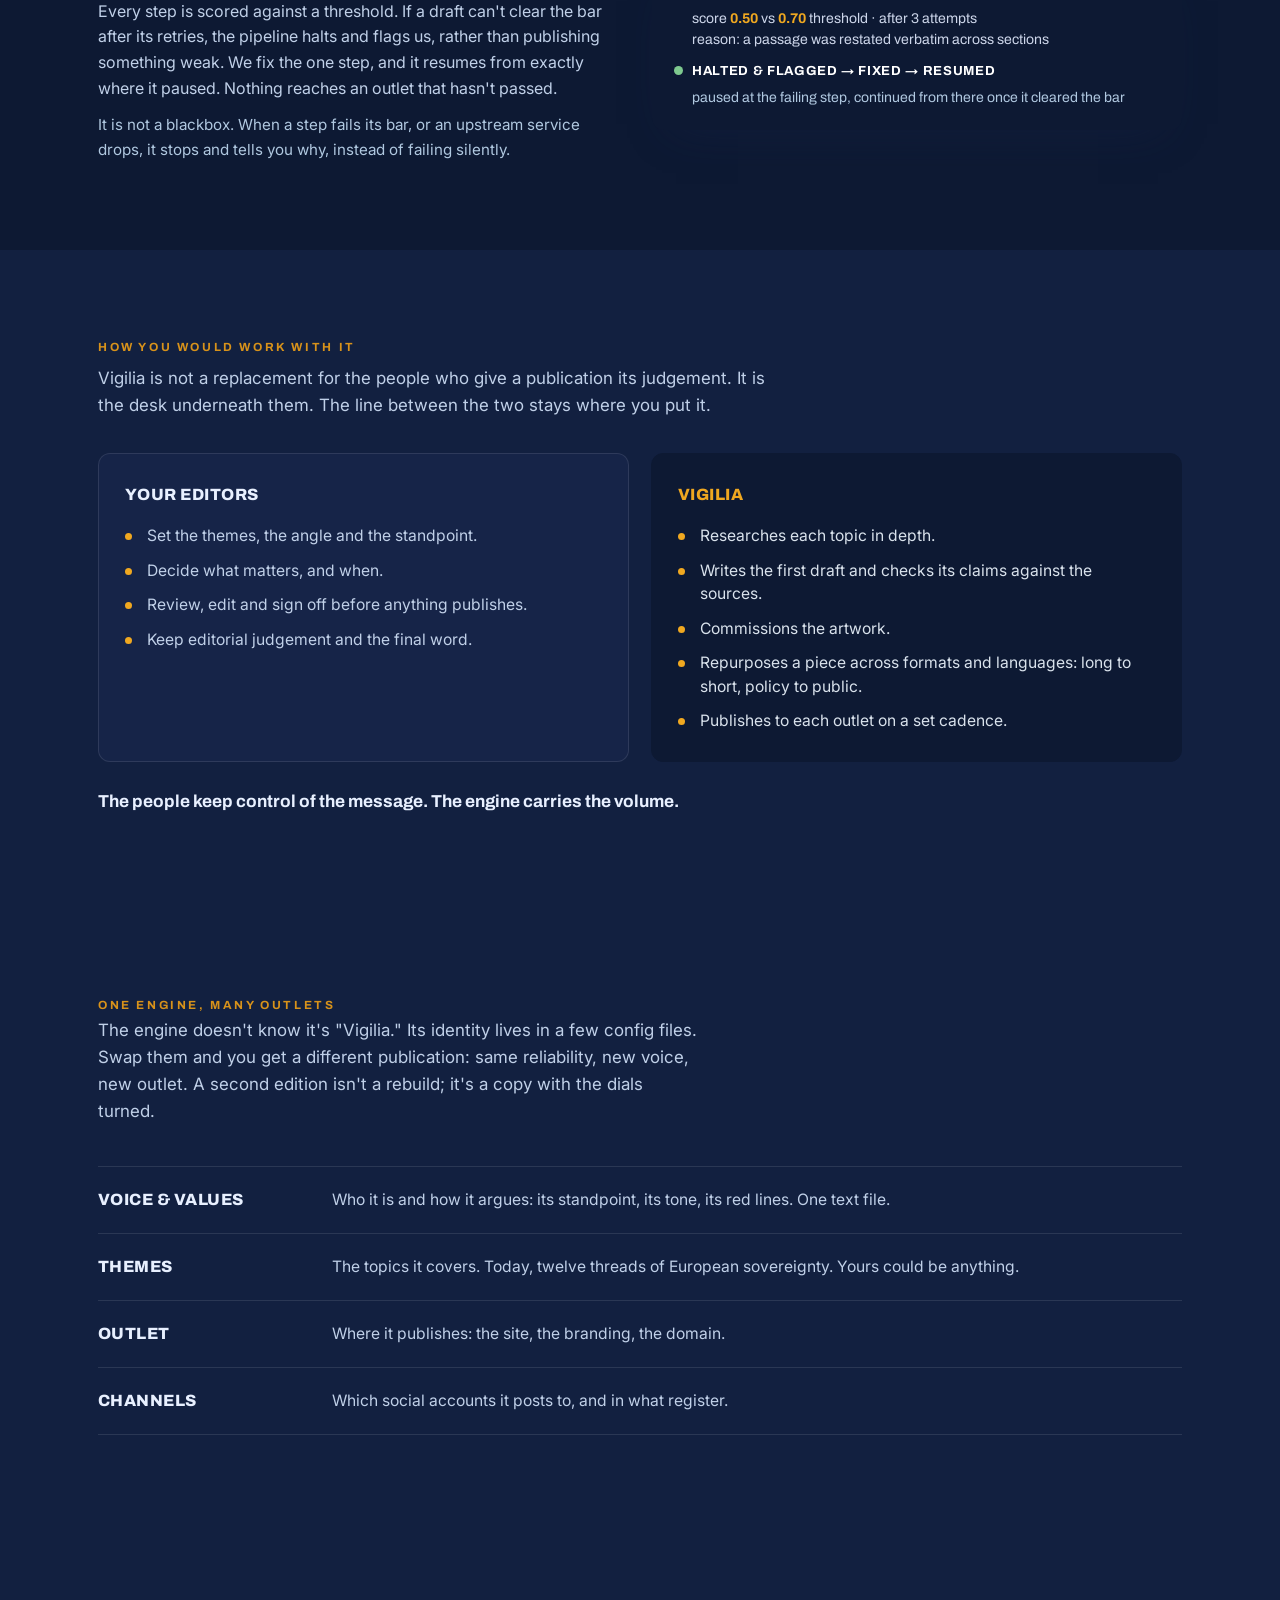
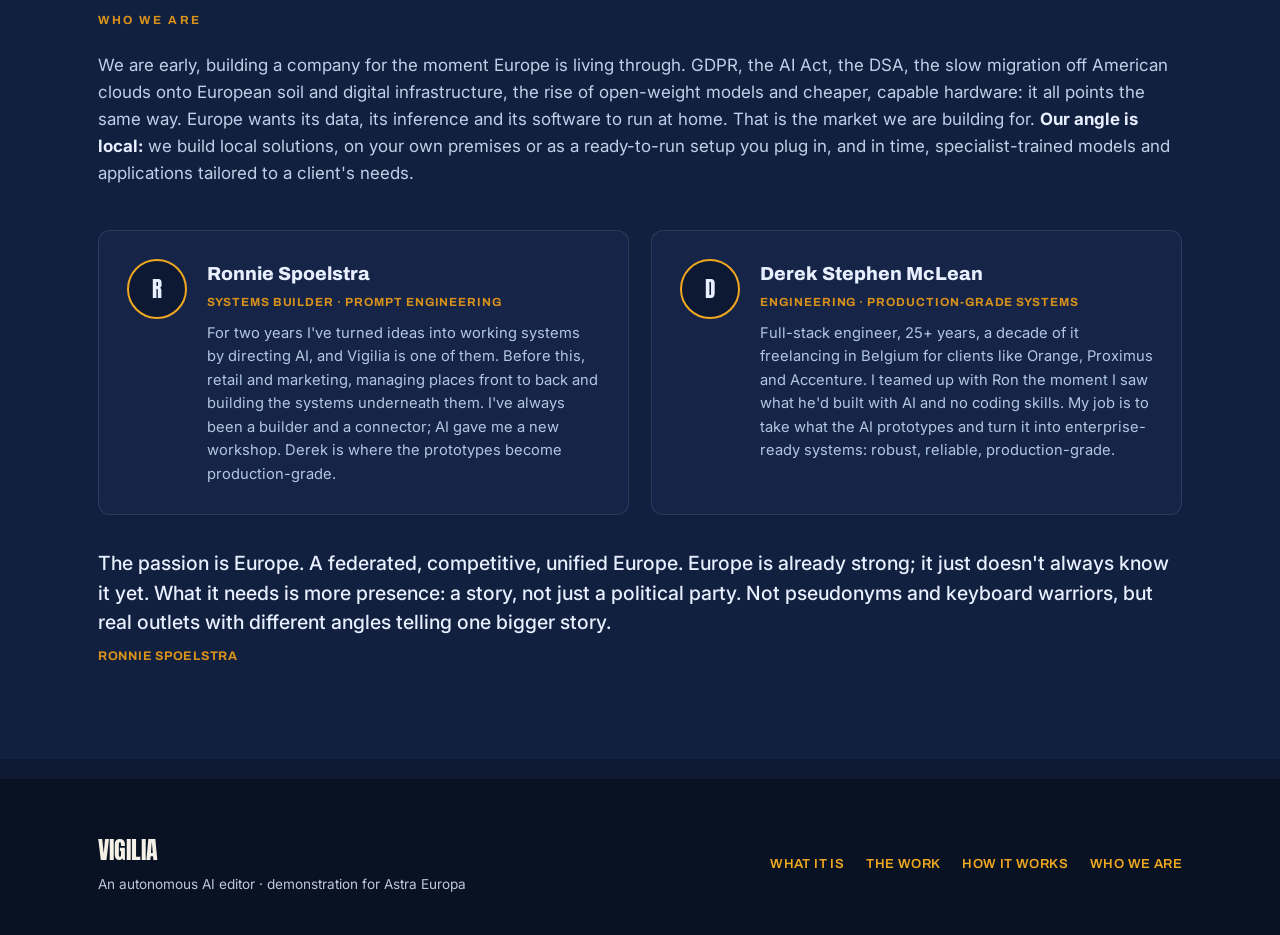
==== commit fd49963d: "Fix three hardcoded dark inline colors invisible on dark background Inline style color:#33415f overr" ====
--- a/index.html
+++ b/index.html
@@ -67,7 +67,7 @@
   .hero .kicker{display:inline-flex;align-items:center;gap:10px;font-family:var(--cond);font-weight:700;font-size:.72rem;letter-spacing:.16em;text-transform:uppercase;color:var(--navy);background:rgba(27,44,87,.06);border:1px solid var(--line);padding:8px 15px;border-radius:100px;margin-bottom:26px}
   .hero h1{font-family:var(--display);text-transform:uppercase;font-size:clamp(2rem,4.2vw,3.4rem);line-height:1.0;color:var(--navy);max-width:18ch;margin-bottom:6px}
   .hero h1 .hl{color:var(--gold);position:relative}
-  .hero .sub{margin-top:24px;font-size:clamp(1.02rem,1.5vw,1.2rem);color:#33415f;font-weight:400}
+  .hero .sub{margin-top:24px;font-size:clamp(1.02rem,1.5vw,1.2rem);color:#c0d0e8;font-weight:400}
   @media(max-width:880px){
     .hero .wrap{position:static;transform:none;left:auto;display:block;padding:46px 28px 12px}
     .hero .herotext{max-width:none}
@@ -210,7 +210,7 @@
   .record-grid{display:grid;grid-template-columns:1fr 1fr;gap:24px;margin-top:34px;align-items:start}
   @media(max-width:760px){.record-grid{grid-template-columns:1fr}}
   .rec-copy h3{font-family:var(--cond);font-weight:800;text-transform:uppercase;letter-spacing:.02em;font-size:1.1rem;color:var(--navy);margin-bottom:12px}
-  .rec-copy p{font-size:1rem;color:#33415f;line-height:1.6}
+  .rec-copy p{font-size:1rem;color:#c0d0e8;line-height:1.6}
   .rec-copy p + p{margin-top:12px}
   .rec-copy .muted2{color:var(--muted);font-size:.95rem}
   .rec-log{background:var(--navy);border-radius:12px;padding:22px;box-shadow:0 18px 40px -24px rgba(20,34,68,.6);font-family:var(--cond)}
@@ -245,7 +245,7 @@
   .srow{display:grid;grid-template-columns:210px 1fr;gap:24px;padding:20px 0;border-bottom:1px solid var(--line);align-items:baseline}
   @media(max-width:640px){.srow{grid-template-columns:1fr;gap:5px}}
   .srow .k{font-family:var(--cond);font-weight:800;text-transform:uppercase;letter-spacing:.03em;font-size:1.02rem;color:var(--navy)}
-  .srow .v{color:#33415f;font-size:.98rem}
+  .srow .v{color:#c0d0e8;font-size:.98rem}
   .imagine{margin-top:46px;background:var(--navy);color:var(--cream);border-radius:14px;padding:48px 42px;position:relative;overflow:hidden}
   .imagine .stars2{position:absolute;right:30px;top:28px;opacity:.5}
   .imagine .eyebrow{color:var(--gold)}
@@ -268,7 +268,7 @@
 
   .vision{margin-top:46px;max-width:64ch}
   .vision h3{font-family:var(--cond);font-weight:800;text-transform:uppercase;letter-spacing:.02em;font-size:1.4rem;color:var(--navy);margin-bottom:14px}
-  .vision p{color:#33415f;font-size:1.05rem}
+  .vision p{color:#c0d0e8;font-size:1.05rem}
   .vision p + p{margin-top:14px}
   .vision b{color:var(--navy)}
   .drive{margin:30px 0 0;padding:4px 0;max-width:none}
@@ -475,7 +475,7 @@
 <section class="block" id="sample">
   <div class="wrap">
     <span class="eyebrow reveal" style="display:block;margin-bottom:8px">A full example</span>
-    <p class="reveal" style="max-width:64ch;color:#33415f;font-size:1.06rem;margin-bottom:22px">Not a blurb. Here is one piece in full, in both editions the engine produces from a single argument. Switch between them.</p>
+    <p class="reveal" style="max-width:64ch;color:#c0d0e8;font-size:1.06rem;margin-bottom:22px">Not a blurb. Here is one piece in full, in both editions the engine produces from a single argument. Switch between them.</p>
     <div class="sm-toggle reveal">
       <span class="ms-label">Read it as</span>
       <button class="sm-btn active" data-t="policy" type="button">Policy desk</button>
@@ -562,7 +562,7 @@
 <section class="block" id="record">
   <div class="wrap">
     <span class="eyebrow reveal" style="display:block;margin-bottom:8px">On the record</span>
-    <p class="reveal" style="max-width:64ch;color:#33415f;font-size:1.06rem;margin-bottom:30px">The same engine has been running live for roughly six weeks across two pipelines. Not a demo reel: a track record you can audit, because every step writes its output to disk.</p>
+    <p class="reveal" style="max-width:64ch;color:#c0d0e8;font-size:1.06rem;margin-bottom:30px">The same engine has been running live for roughly six weeks across two pipelines. Not a demo reel: a track record you can audit, because every step writes its output to disk.</p>
     <div class="statband reveal">
       <div class="st"><div class="n">~6 wks</div><div class="l">Running live, two pipelines</div></div>
       <div class="st"><div class="n">145</div><div class="l">Articles published</div></div>
@@ -591,7 +591,7 @@
 <section class="block alt" id="roles">
   <div class="wrap">
     <span class="eyebrow reveal" style="display:block;margin-bottom:8px">How you would work with it</span>
-    <p class="reveal" style="max-width:62ch;color:#33415f;font-size:1.06rem;margin-bottom:34px">Vigilia is not a replacement for the people who give a publication its judgement. It is the desk underneath them. The line between the two stays where you put it.</p>
+    <p class="reveal" style="max-width:62ch;color:#c0d0e8;font-size:1.06rem;margin-bottom:34px">Vigilia is not a replacement for the people who give a publication its judgement. It is the desk underneath them. The line between the two stays where you put it.</p>
     <div class="roles reveal">
       <div class="rolecol">
         <h3>Your editors</h3>
